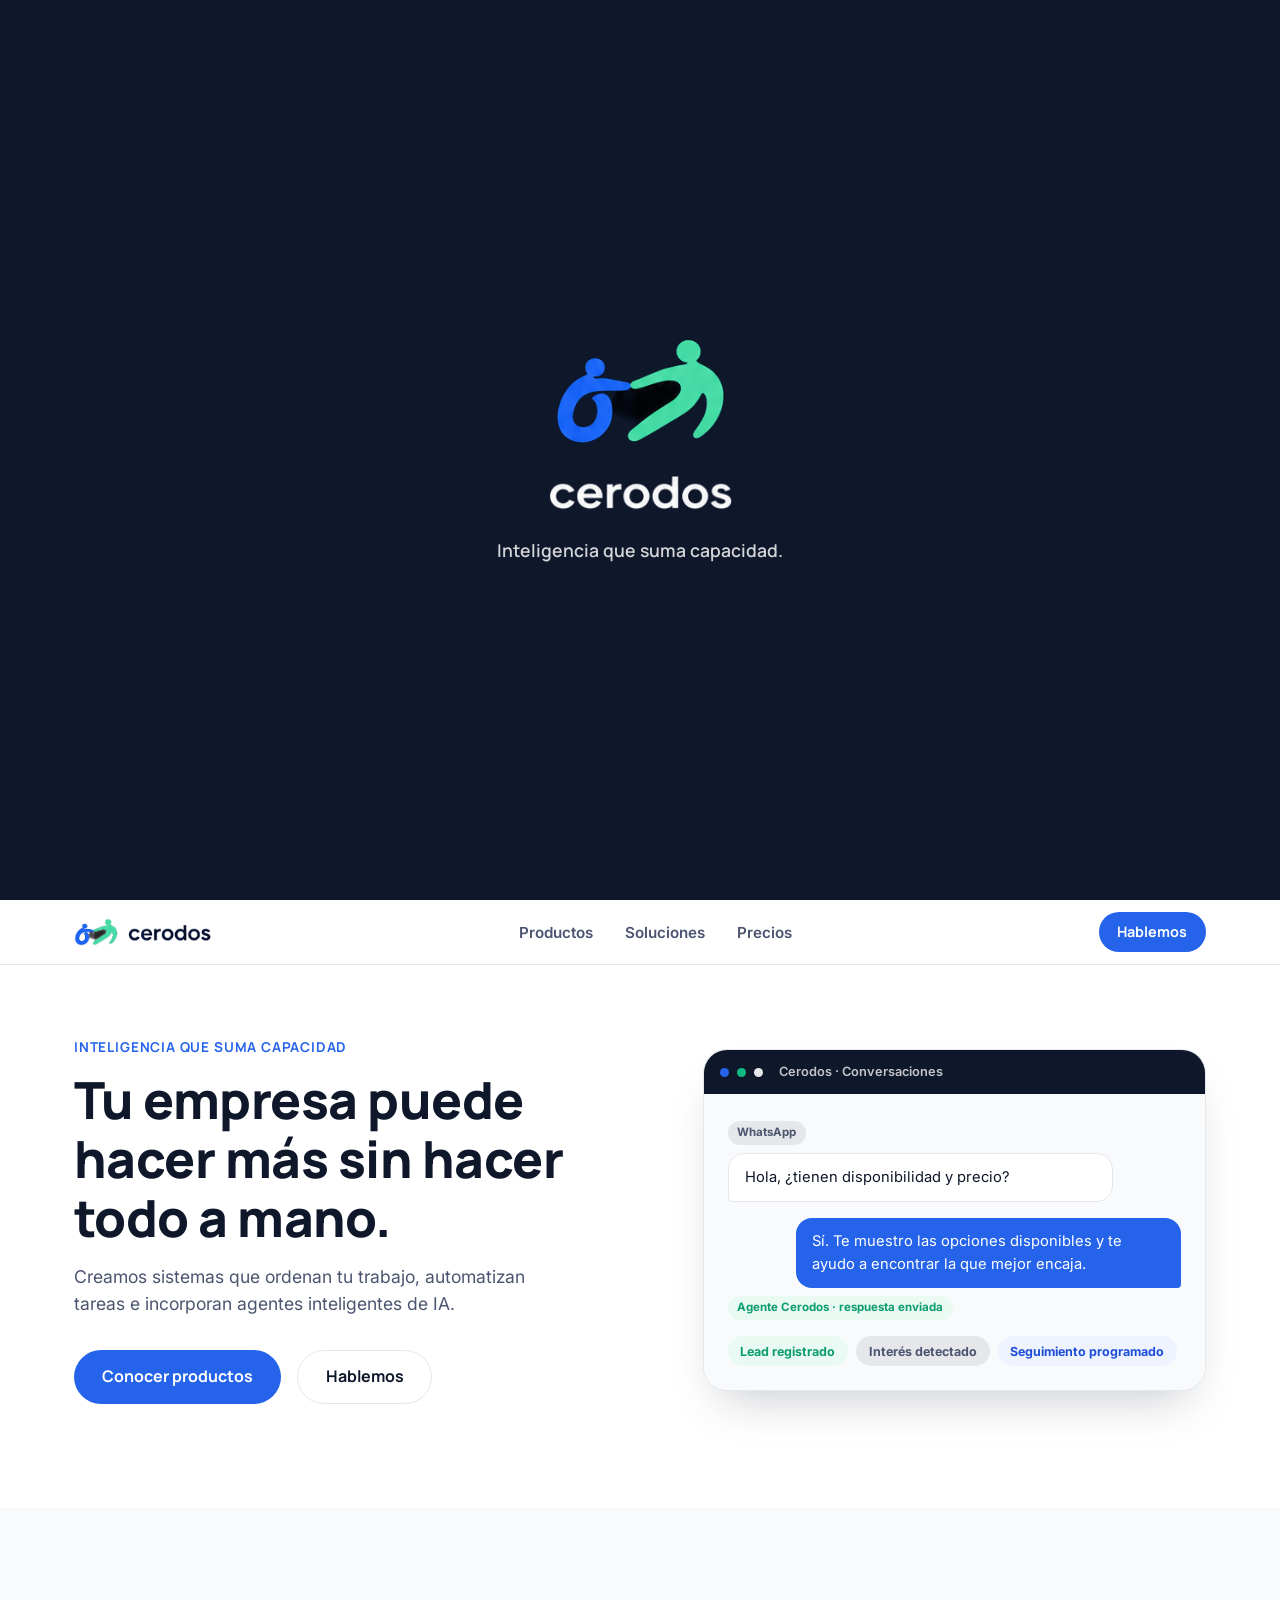
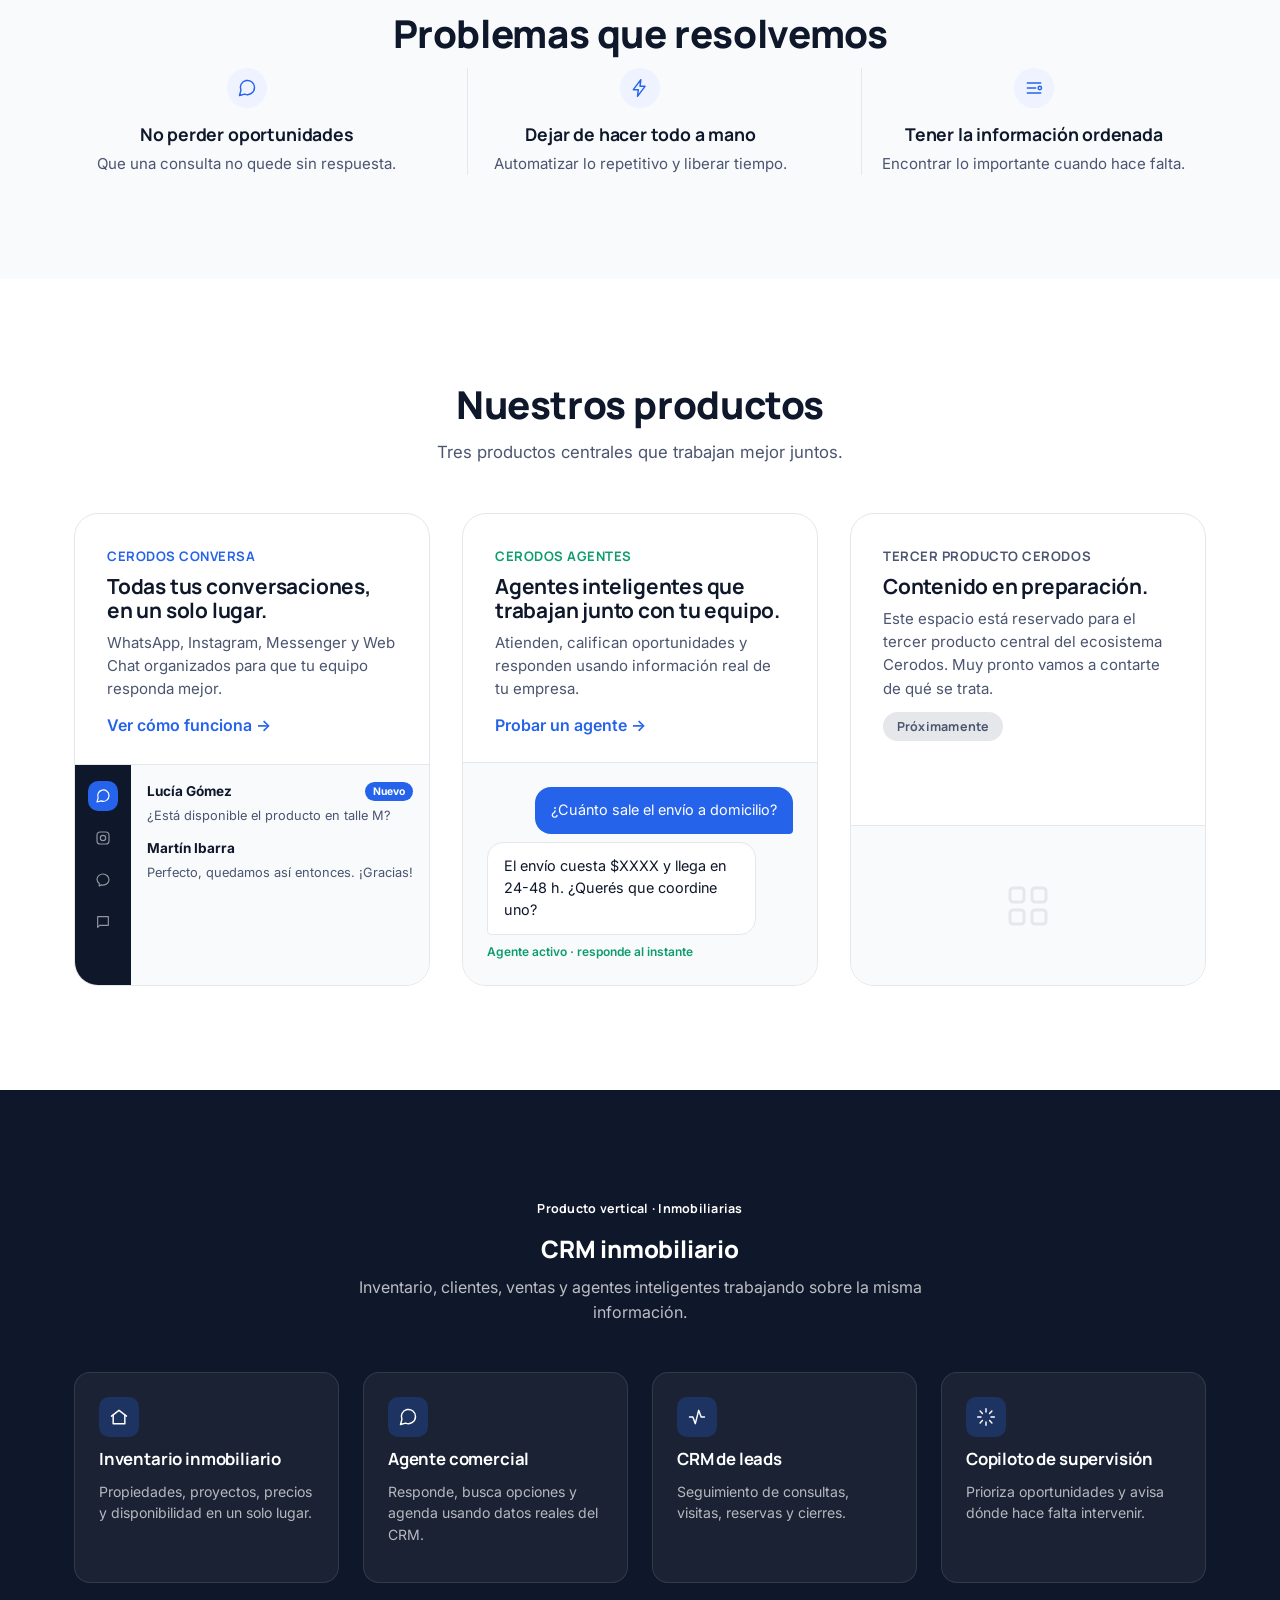
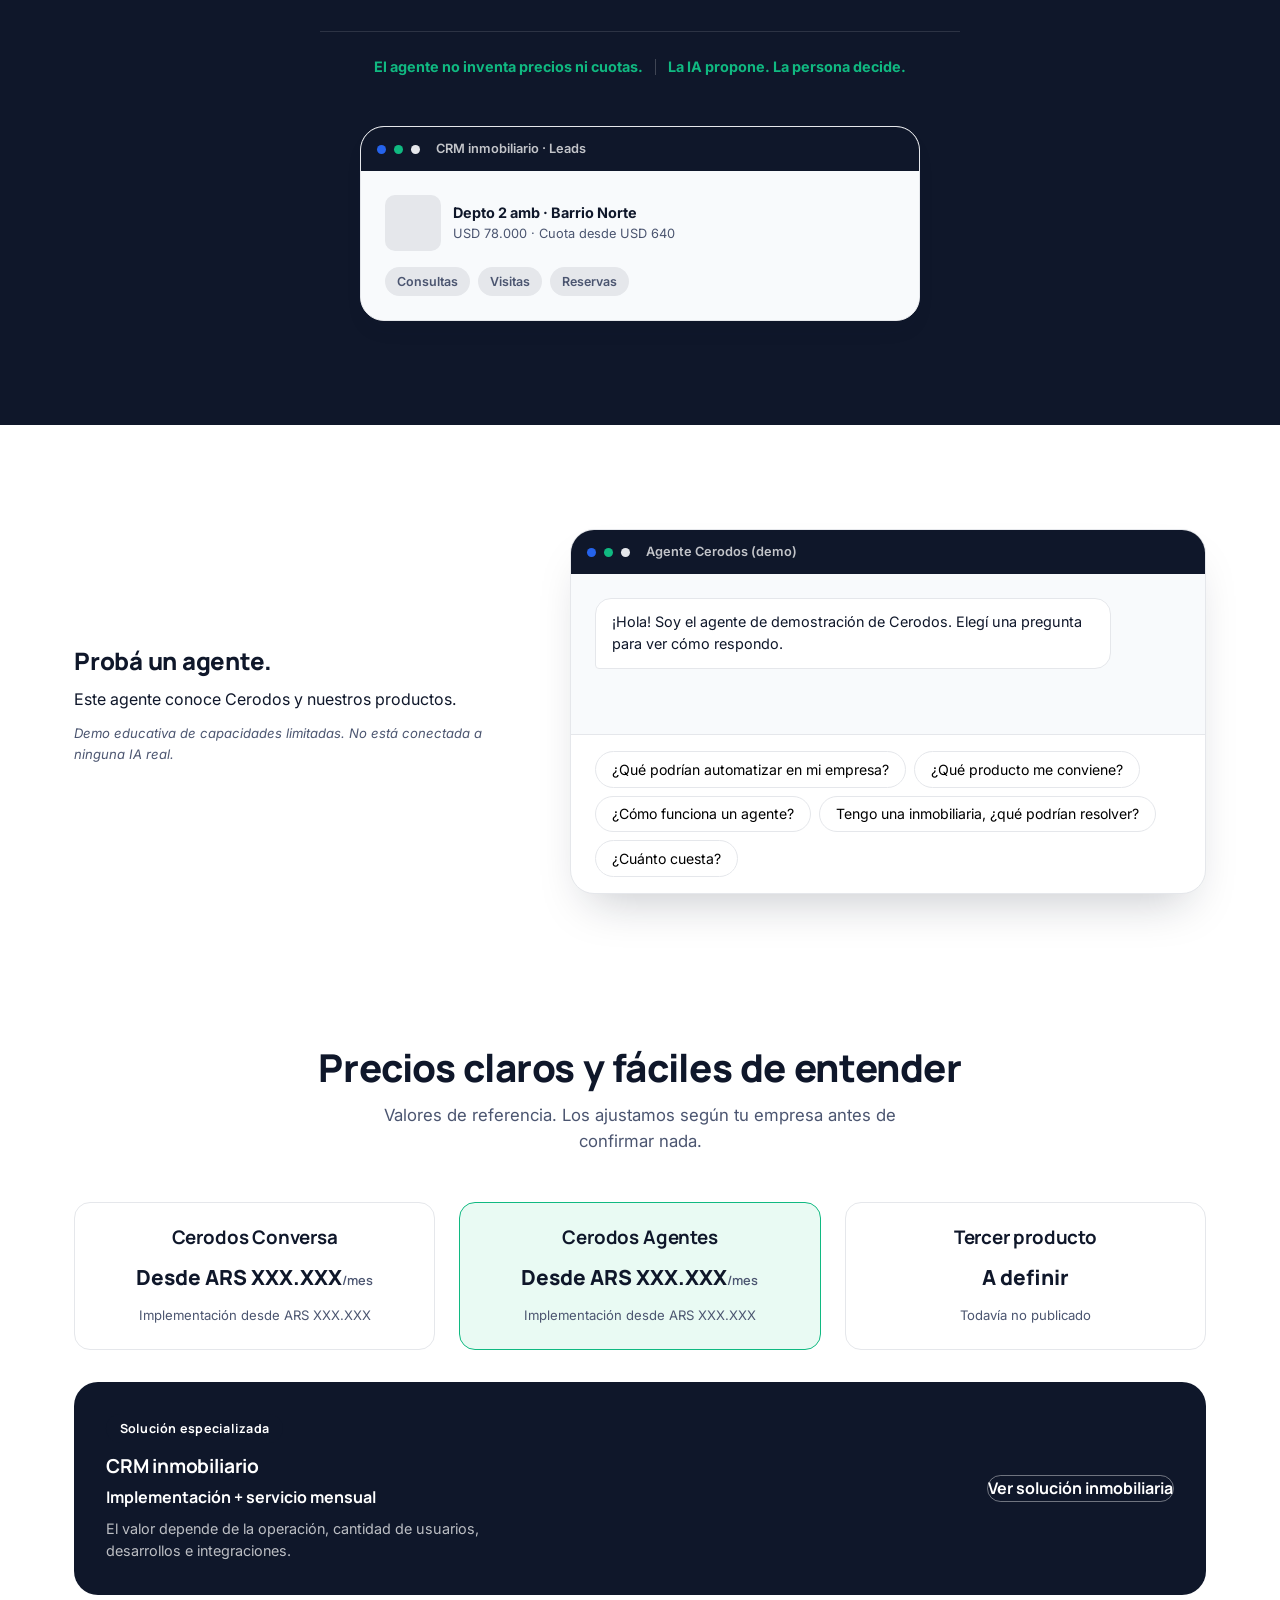
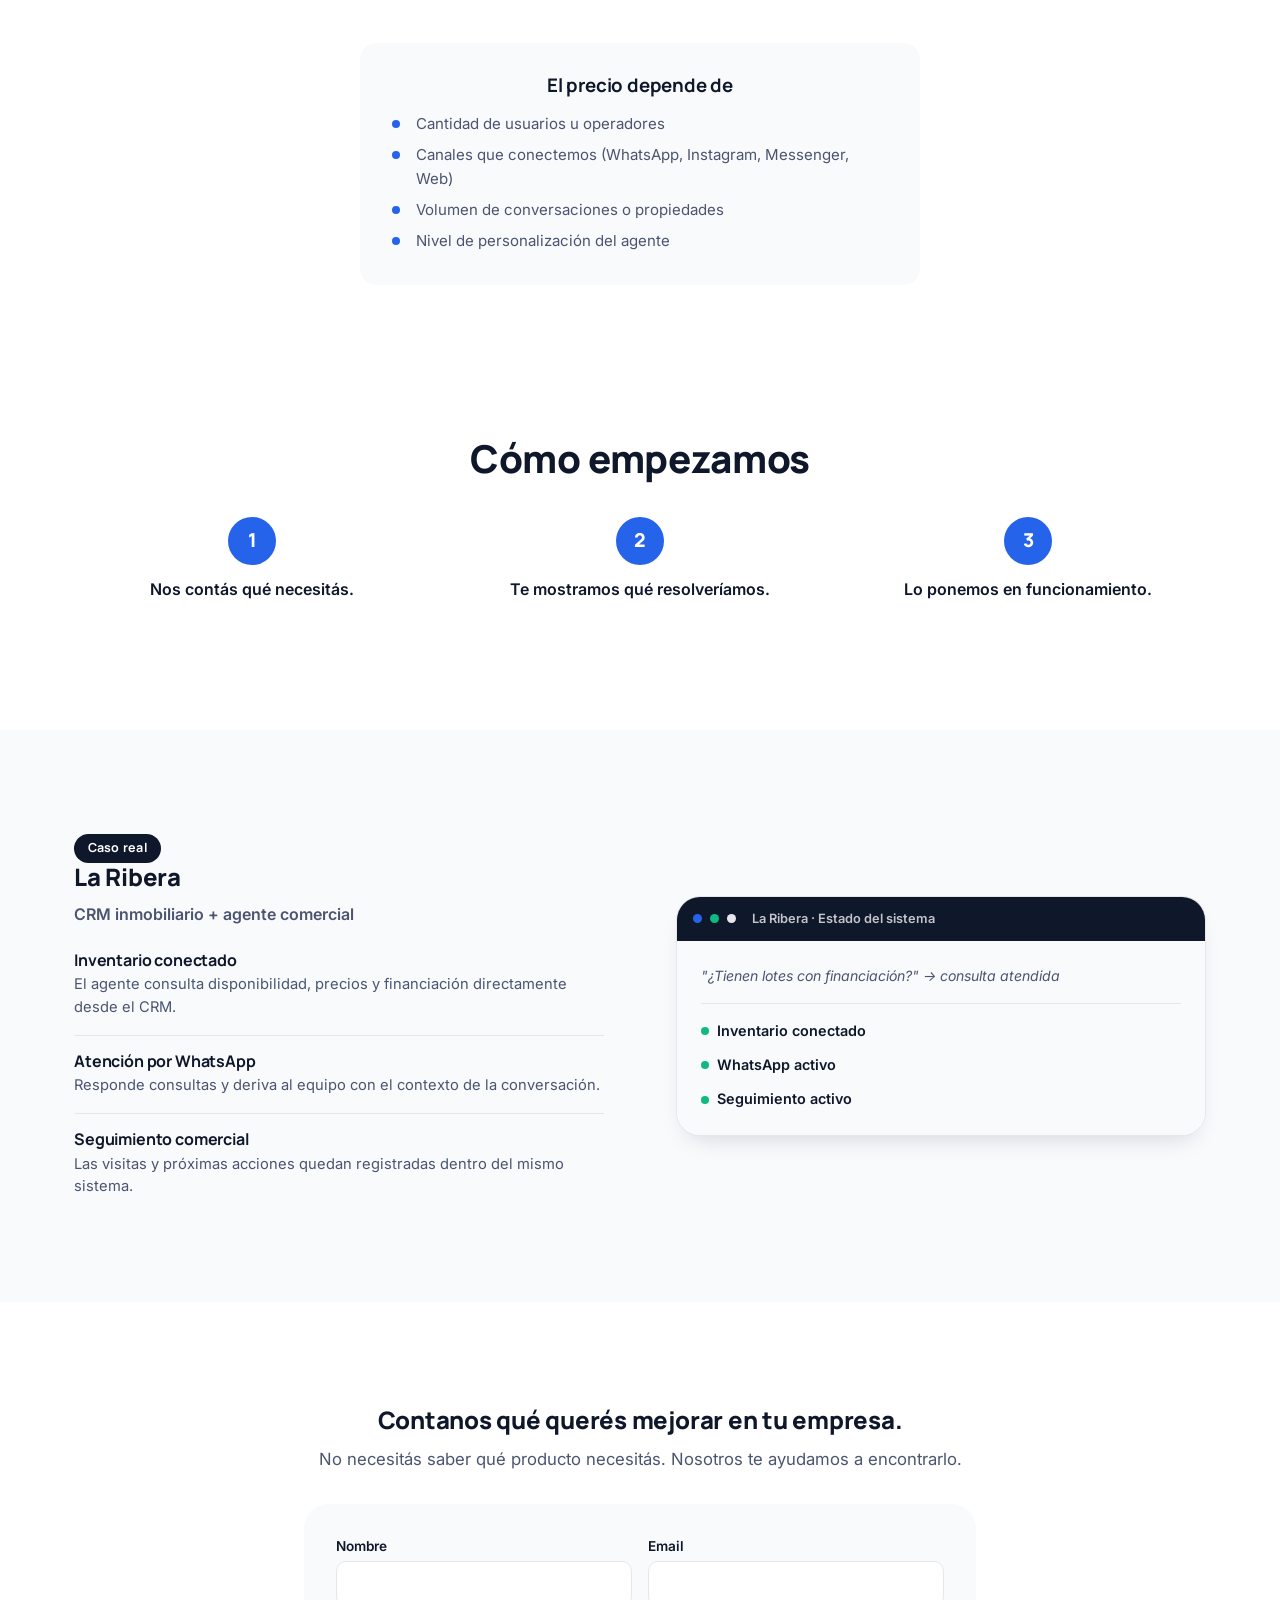
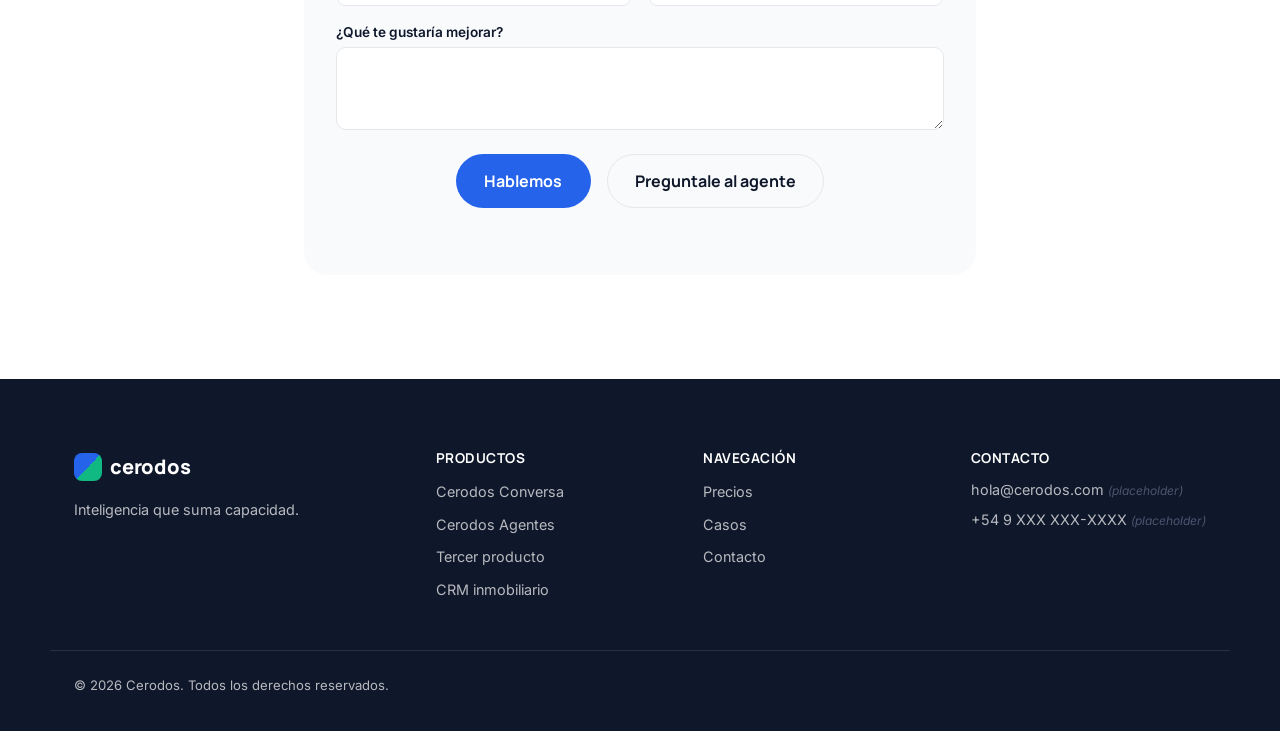
==== index.html @ 3c449cc2 "Add files via upload" ====
<!DOCTYPE html>
<html lang="es">
<head>
  <meta charset="UTF-8" />
  <meta name="viewport" content="width=device-width, initial-scale=1.0" />
  <title>Cerodos — Inteligencia que suma capacidad</title>
  <meta name="description" content="Sistemas que ordenan el trabajo de tu empresa, automatizan tareas e incorporan agentes inteligentes de IA. CRM conversacional, agentes de IA y CRM inmobiliario para pymes." />

  <!-- Tipografías de marca: Manrope (títulos) e Inter (texto/interfaz) -->
  <link rel="preconnect" href="https://fonts.googleapis.com" />
  <link rel="preconnect" href="https://fonts.gstatic.com" crossorigin />
  <link href="https://fonts.googleapis.com/css2?family=Manrope:wght@500;600;700;800&family=Inter:wght@400;500;600;700&display=swap" rel="stylesheet" />

  <!-- Favicon placeholder: ver assets/logo/README.txt para reemplazarlo por el isotipo real -->
  <link rel="icon" href="assets/logo/favicon.svg" type="image/svg+xml" />

  <link rel="stylesheet" href="styles.css" />
</head>
<body>
  <a class="skip-link" href="#main">Saltar al contenido principal</a>

  <!-- ============ PRUEBA: intro de marca (temporal) ============
       Sección aislada para probar una animación conceptual del logo real
       (recortado del manual de marca, sin redibujar). Para eliminar esta
       prueba alcanza con borrar este <section> completo, el bloque de CSS
       marcado como "PRUEBA: intro de marca" en styles.css, y la función
       initBrandIntro() (+ su llamada) en app.js. No depende de nada más
       ni afecta al resto de la página. -->
  <section class="brand-intro" id="intro" aria-label="Bienvenida Cerodos">
    <div class="brand-intro__inner">
      <img
        class="brand-intro__isotipo"
        src="assets/logo/manual-extract-isotipo.png"
        alt=""
        width="205"
        height="130"
      />
      <img
        class="brand-intro__wordmark"
        src="assets/logo/manual-extract-wordmark.png"
        alt="Cerodos"
        width="196"
        height="43"
      />
      <p class="brand-intro__claim">Inteligencia que suma capacidad.</p>
    </div>
  </section>

  <!-- ============ HEADER ============ -->
  <header class="site-header" id="top">
    <div class="container site-header__inner">
      <a class="brand" href="#top" aria-label="Cerodos — inicio">
        <img class="brand__isotipo" src="assets/logo/manual-extract-isotipo.png" alt="" width="205" height="130" />
        <img class="brand__wordmark" src="assets/logo/manual-extract-wordmark-dark.png" alt="" width="117" height="27" />
      </a>

      <nav class="main-nav" id="main-nav" aria-label="Navegación principal">
        <ul class="main-nav__list">
          <li><a href="#productos">Productos</a></li>
          <li><a href="#inmobiliaria">Soluciones</a></li>
          <li><a href="#precios">Precios</a></li>
        </ul>
      </nav>

      <div class="site-header__actions">
        <a class="btn btn--primary btn--sm" href="#contacto">Hablemos</a>
        <button
          class="nav-toggle"
          id="nav-toggle"
          type="button"
          aria-expanded="false"
          aria-controls="mobile-nav"
          aria-label="Abrir menú de navegación"
        >
          <span class="nav-toggle__bar"></span>
          <span class="nav-toggle__bar"></span>
          <span class="nav-toggle__bar"></span>
        </button>
      </div>
    </div>

    <!-- Menú móvil -->
    <div class="mobile-nav" id="mobile-nav" data-state="closed">
      <ul class="mobile-nav__list">
        <li><a href="#productos">Productos</a></li>
        <li><a href="#inmobiliaria">Soluciones</a></li>
        <li><a href="#precios">Precios</a></li>
        <li><a class="btn btn--primary" href="#contacto">Hablemos</a></li>
      </ul>
    </div>
  </header>

  <main id="main">
    <!-- ============ HERO ============ -->
    <section class="hero" aria-labelledby="hero-title">
      <div class="container hero__inner">
        <div class="hero__copy" data-reveal>
          <p class="eyebrow">Inteligencia que suma capacidad</p>
          <h1 id="hero-title">Tu empresa puede hacer más sin hacer todo a mano.</h1>
          <p class="hero__subtitle">
            Creamos sistemas que ordenan tu trabajo, automatizan tareas e incorporan
            agentes inteligentes de IA.
          </p>
          <div class="hero__actions">
            <a class="btn btn--primary btn--lg" href="#productos">Conocer productos</a>
            <a class="btn btn--ghost btn--lg" href="#contacto">Hablemos</a>
          </div>
        </div>

        <!-- Visualización de producto: flujo de una consulta real -->
        <div class="hero__visual" data-reveal data-reveal-delay="1">
          <div class="device-frame" role="img" aria-label="Simulación de una conversación: llega una consulta por WhatsApp, el agente responde con información de la empresa, y el sistema organiza el contacto con un seguimiento programado.">
            <div class="device-frame__bar">
              <span class="dot dot--blue"></span>
              <span class="dot dot--green"></span>
              <span class="dot dot--gray"></span>
              <span class="device-frame__title">Cerodos · Conversaciones</span>
            </div>
            <div class="flow" id="hero-flow">
              <div class="flow__step" data-step="1">
                <span class="flow__badge flow__badge--incoming">WhatsApp</span>
                <p class="flow__bubble flow__bubble--in">Hola, ¿tienen disponibilidad y precio?</p>
              </div>
              <div class="flow__step" data-step="2">
                <p class="flow__bubble flow__bubble--out">
                  Sí. Te muestro las opciones disponibles y te ayudo a encontrar la que mejor encaja.
                </p>
                <span class="flow__badge flow__badge--agent">Agente Cerodos · respuesta enviada</span>
              </div>
              <div class="flow__step flow__step--tags" data-step="3">
                <span class="flow__tag flow__tag--success">Lead registrado</span>
                <span class="flow__tag flow__tag--neutral">Interés detectado</span>
                <span class="flow__tag flow__tag--info">Seguimiento programado</span>
              </div>
            </div>
          </div>
        </div>
      </div>
    </section>

    <!-- ============ PROBLEMAS QUE RESOLVEMOS ============ -->
    <section class="problems" id="problemas" aria-labelledby="problems-title">
      <div class="container">
        <h2 id="problems-title" class="section-title" data-reveal>Problemas que resolvemos</h2>
        <div class="problem-list">
          <div class="problem-item" data-reveal>
            <span class="problem-item__icon" aria-hidden="true">
              <svg viewBox="0 0 24 24" fill="none" stroke="currentColor" stroke-width="1.75" stroke-linecap="round" stroke-linejoin="round"><path d="M21 11.5a8.5 8.5 0 0 1-11.8 7.8L3 21l1.7-6.2A8.5 8.5 0 1 1 21 11.5Z"/></svg>
            </span>
            <h3>No perder oportunidades</h3>
            <p>Que una consulta no quede sin respuesta.</p>
          </div>
          <div class="problem-item" data-reveal data-reveal-delay="1">
            <span class="problem-item__icon" aria-hidden="true">
              <svg viewBox="0 0 24 24" fill="none" stroke="currentColor" stroke-width="1.75" stroke-linecap="round" stroke-linejoin="round"><path d="M13 2 4 14h6l-1 8 9-12h-6l1-8Z"/></svg>
            </span>
            <h3>Dejar de hacer todo a mano</h3>
            <p>Automatizar lo repetitivo y liberar tiempo.</p>
          </div>
          <div class="problem-item" data-reveal data-reveal-delay="2">
            <span class="problem-item__icon" aria-hidden="true">
              <svg viewBox="0 0 24 24" fill="none" stroke="currentColor" stroke-width="1.75" stroke-linecap="round" stroke-linejoin="round"><path d="M4 6h16M4 12h10M4 18h16"/><circle cx="19" cy="12" r="2"/></svg>
            </span>
            <h3>Tener la información ordenada</h3>
            <p>Encontrar lo importante cuando hace falta.</p>
          </div>
        </div>
      </div>
    </section>

    <!-- ============ PRODUCTOS ============ -->
    <section class="products" id="productos" aria-labelledby="products-title">
      <div class="container">
        <h2 id="products-title" class="section-title" data-reveal>Nuestros productos</h2>
        <p class="section-subtitle" data-reveal>Tres productos centrales que trabajan mejor juntos.</p>

        <div class="products__grid">
          <!-- Cerodos Conversa -->
          <article class="product-card product-card--blue" data-reveal>
            <div class="product-card__body">
              <p class="product-card__eyebrow">Cerodos Conversa</p>
              <h3>Todas tus conversaciones, en un solo lugar.</h3>
              <p class="product-card__text">
                WhatsApp, Instagram, Messenger y Web Chat organizados para que tu
                equipo responda mejor.
              </p>
              <a class="text-link" href="#demo">Ver cómo funciona<span aria-hidden="true"> →</span></a>
            </div>
            <div class="product-card__visual" aria-hidden="true">
              <div class="mini-app">
                <div class="mini-app__sidebar">
                  <span class="mini-app__channel mini-app__channel--active">
                    <svg viewBox="0 0 24 24" fill="none" stroke="currentColor" stroke-width="1.75" stroke-linecap="round" stroke-linejoin="round"><path d="M21 11.5a8.5 8.5 0 0 1-11.8 7.8L3 21l1.7-6.2A8.5 8.5 0 1 1 21 11.5Z"/></svg>
                  </span>
                  <span class="mini-app__channel">
                    <svg viewBox="0 0 24 24" fill="none" stroke="currentColor" stroke-width="1.75" stroke-linecap="round" stroke-linejoin="round"><rect x="3" y="3" width="18" height="18" rx="5"/><circle cx="12" cy="12" r="4"/><circle cx="17.2" cy="6.8" r="0.6" fill="currentColor" stroke="none"/></svg>
                  </span>
                  <span class="mini-app__channel">
                    <svg viewBox="0 0 24 24" fill="none" stroke="currentColor" stroke-width="1.75" stroke-linecap="round" stroke-linejoin="round"><path d="M12 3C7 3 3 6.6 3 11c0 2.5 1.3 4.7 3.4 6.2V21l3.1-1.7c.8.2 1.6.3 2.5.3 5 0 9-3.6 9-8s-4-8.6-9-8.6Z"/></svg>
                  </span>
                  <span class="mini-app__channel">
                    <svg viewBox="0 0 24 24" fill="none" stroke="currentColor" stroke-width="1.75" stroke-linecap="round" stroke-linejoin="round"><path d="M4 4h16v13H7l-3 3V4Z"/></svg>
                  </span>
                </div>
                <div class="mini-app__main">
                  <div class="mini-app__row"><span class="mini-app__name">Lucía Gómez</span><span class="mini-app__tag">Nuevo</span></div>
                  <p class="mini-app__preview">¿Está disponible el producto en talle M?</p>
                  <div class="mini-app__row"><span class="mini-app__name">Martín Ibarra</span></div>
                  <p class="mini-app__preview">Perfecto, quedamos así entonces. ¡Gracias!</p>
                </div>
              </div>
            </div>
          </article>

          <!-- Cerodos Agentes -->
          <article class="product-card product-card--green" data-reveal data-reveal-delay="1">
            <div class="product-card__body">
              <p class="product-card__eyebrow">Cerodos Agentes</p>
              <h3>Agentes inteligentes que trabajan junto con tu equipo.</h3>
              <p class="product-card__text">
                Atienden, califican oportunidades y responden usando información
                real de tu empresa.
              </p>
              <a class="text-link" href="#demo">Probar un agente<span aria-hidden="true"> →</span></a>
            </div>
            <div class="product-card__visual" aria-hidden="true">
              <div class="mini-chat">
                <p class="mini-chat__bubble mini-chat__bubble--user">¿Cuánto sale el envío a domicilio?</p>
                <p class="mini-chat__bubble mini-chat__bubble--agent">El envío cuesta $XXXX y llega en 24-48 h. ¿Querés que coordine uno?</p>
                <span class="mini-chat__status">Agente activo · responde al instante</span>
              </div>
            </div>
          </article>

          <!-- Tercer producto (placeholder) -->
          <article class="product-card product-card--neutral" data-reveal data-reveal-delay="2">
            <div class="product-card__body">
              <p class="product-card__eyebrow">Tercer producto Cerodos</p>
              <h3>Contenido en preparación.</h3>
              <p class="product-card__text">
                Este espacio está reservado para el tercer producto central del ecosistema
                Cerodos. Muy pronto vamos a contarte de qué se trata.
              </p>
              <span class="badge badge--neutral">Próximamente</span>
            </div>
            <div class="product-card__visual product-card__visual--placeholder" aria-hidden="true">
              <svg viewBox="0 0 24 24" fill="none" stroke="currentColor" stroke-width="1.5" stroke-linecap="round" stroke-linejoin="round"><rect x="3" y="3" width="7" height="7" rx="1.5"/><rect x="14" y="3" width="7" height="7" rx="1.5"/><rect x="3" y="14" width="7" height="7" rx="1.5"/><rect x="14" y="14" width="7" height="7" rx="1.5"/></svg>
            </div>
          </article>
        </div>
      </div>
    </section>

    <!-- ============ CRM INMOBILIARIO (producto vertical) ============ -->
    <section class="real-estate" id="inmobiliaria" aria-labelledby="re-title">
      <div class="container">
        <div class="real-estate__intro" data-reveal>
          <span class="badge badge--vertical">Producto vertical · Inmobiliarias</span>
          <h2 id="re-title">CRM inmobiliario</h2>
          <p>
            Inventario, clientes, ventas y agentes inteligentes trabajando sobre la
            misma información.
          </p>
        </div>

        <div class="real-estate__grid">
          <article class="re-block" data-reveal>
            <span class="re-block__icon" aria-hidden="true">
              <svg viewBox="0 0 24 24" fill="none" stroke="currentColor" stroke-width="1.75" stroke-linecap="round" stroke-linejoin="round"><path d="M3 11 12 4l9 7"/><path d="M5 10v10h14V10"/></svg>
            </span>
            <h3>Inventario inmobiliario</h3>
            <p>Propiedades, proyectos, precios y disponibilidad en un solo lugar.</p>
          </article>
          <article class="re-block" data-reveal data-reveal-delay="1">
            <span class="re-block__icon" aria-hidden="true">
              <svg viewBox="0 0 24 24" fill="none" stroke="currentColor" stroke-width="1.75" stroke-linecap="round" stroke-linejoin="round"><path d="M21 11.5a8.5 8.5 0 0 1-11.8 7.8L3 21l1.7-6.2A8.5 8.5 0 1 1 21 11.5Z"/></svg>
            </span>
            <h3>Agente comercial</h3>
            <p>Responde, busca opciones y agenda usando datos reales del CRM.</p>
          </article>
          <article class="re-block" data-reveal data-reveal-delay="2">
            <span class="re-block__icon" aria-hidden="true">
              <svg viewBox="0 0 24 24" fill="none" stroke="currentColor" stroke-width="1.75" stroke-linecap="round" stroke-linejoin="round"><path d="M3 12h4l3 8 4-16 3 8h4"/></svg>
            </span>
            <h3>CRM de leads</h3>
            <p>Seguimiento de consultas, visitas, reservas y cierres.</p>
          </article>
          <article class="re-block" data-reveal data-reveal-delay="3">
            <span class="re-block__icon" aria-hidden="true">
              <svg viewBox="0 0 24 24" fill="none" stroke="currentColor" stroke-width="1.75" stroke-linecap="round" stroke-linejoin="round"><path d="M12 2v4M12 18v4M4.9 4.9l2.8 2.8M16.3 16.3l2.8 2.8M2 12h4M18 12h4M4.9 19.1l2.8-2.8M16.3 7.7l2.8-2.8"/></svg>
            </span>
            <h3>Copiloto de supervisión</h3>
            <p>Prioriza oportunidades y avisa dónde hace falta intervenir.</p>
          </article>
        </div>

        <div class="re-highlights" data-reveal>
          <span class="re-highlights__item">El agente no inventa precios ni cuotas.</span>
          <span class="re-highlights__divider" aria-hidden="true"></span>
          <span class="re-highlights__item">La IA propone. La persona decide.</span>
        </div>

        <div class="re-mock" data-reveal aria-hidden="true">
          <div class="device-frame device-frame--compact">
            <div class="device-frame__bar">
              <span class="dot dot--blue"></span><span class="dot dot--green"></span><span class="dot dot--gray"></span>
              <span class="device-frame__title">CRM inmobiliario · Leads</span>
            </div>
            <div class="re-mock__body">
              <div class="re-mock__property">
                <div class="re-mock__thumb"></div>
                <div>
                  <p class="re-mock__name">Depto 2 amb · Barrio Norte</p>
                  <p class="re-mock__price">USD 78.000 · Cuota desde USD 640</p>
                </div>
              </div>
              <div class="re-mock__funnel">
                <span class="re-mock__stage">Consultas</span>
                <span class="re-mock__stage">Visitas</span>
                <span class="re-mock__stage">Reservas</span>
              </div>
            </div>
          </div>
        </div>
      </div>
    </section>

    <!-- ============ DEMO DEL AGENTE ============ -->
    <section class="demo" id="demo" aria-labelledby="demo-title">
      <div class="container demo__inner">
        <div class="demo__intro" data-reveal>
          <h2 id="demo-title">Probá un agente.</h2>
          <p>Este agente conoce Cerodos y nuestros productos.</p>
          <p class="demo__disclaimer">Demo educativa de capacidades limitadas. No está conectada a ninguna IA real.</p>
        </div>

        <div class="demo__panel" data-reveal data-reveal-delay="1">
          <div class="device-frame">
            <div class="device-frame__bar">
              <span class="dot dot--blue"></span><span class="dot dot--green"></span><span class="dot dot--gray"></span>
              <span class="device-frame__title">Agente Cerodos (demo)</span>
            </div>
            <div class="agent-demo">
              <div class="agent-demo__messages" id="agent-messages" role="log" aria-live="polite" aria-label="Conversación con el agente de demostración">
                <p class="mini-chat__bubble mini-chat__bubble--agent">
                  ¡Hola! Soy el agente de demostración de Cerodos. Elegí una pregunta para ver cómo respondo.
                </p>
              </div>
              <div class="agent-demo__suggestions" id="agent-suggestions">
                <button class="chip" type="button" data-question="automatizar">¿Qué podrían automatizar en mi empresa?</button>
                <button class="chip" type="button" data-question="producto">¿Qué producto me conviene?</button>
                <button class="chip" type="button" data-question="agente">¿Cómo funciona un agente?</button>
                <button class="chip" type="button" data-question="inmobiliaria">Tengo una inmobiliaria, ¿qué podrían resolver?</button>
                <button class="chip" type="button" data-question="precio">¿Cuánto cuesta?</button>
              </div>
            </div>
          </div>
        </div>
      </div>
    </section>

    <!-- ============ PRECIOS ============ -->
    <section class="pricing" id="precios" aria-labelledby="pricing-title">
      <div class="container">
        <h2 id="pricing-title" class="section-title" data-reveal>Precios claros y fáciles de entender</h2>
        <p class="section-subtitle" data-reveal>Valores de referencia. Los ajustamos según tu empresa antes de confirmar nada.</p>

        <div class="pricing__grid">
          <article class="price-card" data-reveal>
            <h3>Cerodos Conversa</h3>
            <p class="price-card__amount">Desde ARS XXX.XXX<span>/mes</span></p>
            <p class="price-card__detail">Implementación desde ARS XXX.XXX</p>
          </article>
          <article class="price-card price-card--highlight" data-reveal data-reveal-delay="1">
            <h3>Cerodos Agentes</h3>
            <p class="price-card__amount">Desde ARS XXX.XXX<span>/mes</span></p>
            <p class="price-card__detail">Implementación desde ARS XXX.XXX</p>
          </article>
          <article class="price-card" data-reveal data-reveal-delay="2">
            <h3>Tercer producto</h3>
            <p class="price-card__amount">A definir</p>
            <p class="price-card__detail">Todavía no publicado</p>
          </article>
        </div>

        <div class="pricing__vertical" data-reveal>
          <div class="pricing__vertical-copy">
            <span class="badge badge--vertical">Solución especializada</span>
            <h3>CRM inmobiliario</h3>
            <p class="pricing__vertical-amount">Implementación + servicio mensual</p>
            <p class="pricing__vertical-detail">
              El valor depende de la operación, cantidad de usuarios, desarrollos e integraciones.
            </p>
          </div>
          <a class="btn btn--ghost btn--ghost-inverse" href="#inmobiliaria">Ver solución inmobiliaria</a>
        </div>

        <div class="pricing__factors" data-reveal>
          <h3>El precio depende de</h3>
          <ul>
            <li>Cantidad de usuarios u operadores</li>
            <li>Canales que conectemos (WhatsApp, Instagram, Messenger, Web)</li>
            <li>Volumen de conversaciones o propiedades</li>
            <li>Nivel de personalización del agente</li>
          </ul>
        </div>
      </div>
    </section>

    <!-- ============ CÓMO EMPEZAMOS ============ -->
    <section class="steps" id="como-empezamos" aria-labelledby="steps-title">
      <div class="container">
        <h2 id="steps-title" class="section-title" data-reveal>Cómo empezamos</h2>
        <ol class="steps__list">
          <li class="steps__item" data-reveal>
            <span class="steps__number">1</span>
            <p>Nos contás qué necesitás.</p>
          </li>
          <li class="steps__item" data-reveal data-reveal-delay="1">
            <span class="steps__number">2</span>
            <p>Te mostramos qué resolveríamos.</p>
          </li>
          <li class="steps__item" data-reveal data-reveal-delay="2">
            <span class="steps__number">3</span>
            <p>Lo ponemos en funcionamiento.</p>
          </li>
        </ol>
      </div>
    </section>

    <!-- ============ CASO REAL ============ -->
    <section class="case-study" id="caso-real" aria-labelledby="case-title">
      <div class="container case-study__inner">
        <div class="case-study__copy" data-reveal>
          <span class="badge badge--vertical">Caso real</span>
          <h2 id="case-title">La Ribera</h2>
          <p class="case-study__meta">CRM inmobiliario + agente comercial</p>
          <ul class="case-study__proof">
            <li>
              <h3>Inventario conectado</h3>
              <p>El agente consulta disponibilidad, precios y financiación directamente desde el CRM.</p>
            </li>
            <li>
              <h3>Atención por WhatsApp</h3>
              <p>Responde consultas y deriva al equipo con el contexto de la conversación.</p>
            </li>
            <li>
              <h3>Seguimiento comercial</h3>
              <p>Las visitas y próximas acciones quedan registradas dentro del mismo sistema.</p>
            </li>
          </ul>
        </div>
        <div class="case-study__visual" data-reveal data-reveal-delay="1" aria-hidden="true">
          <div class="device-frame device-frame--compact">
            <div class="device-frame__bar">
              <span class="dot dot--blue"></span><span class="dot dot--green"></span><span class="dot dot--gray"></span>
              <span class="device-frame__title">La Ribera · Estado del sistema</span>
            </div>
            <div class="case-mock">
              <p class="case-mock__message">"¿Tienen lotes con financiación?" <span aria-hidden="true">→</span> consulta atendida</p>
              <ul class="case-mock__status">
                <li><span class="case-mock__dot"></span>Inventario conectado</li>
                <li><span class="case-mock__dot"></span>WhatsApp activo</li>
                <li><span class="case-mock__dot"></span>Seguimiento activo</li>
              </ul>
            </div>
          </div>
        </div>
      </div>
    </section>

    <!-- ============ CTA FINAL ============ -->
    <section class="final-cta" id="contacto" aria-labelledby="final-cta-title">
      <div class="container final-cta__inner" data-reveal>
        <h2 id="final-cta-title">Contanos qué querés mejorar en tu empresa.</h2>
        <p>No necesitás saber qué producto necesitás. Nosotros te ayudamos a encontrarlo.</p>
        <form class="final-cta__form" id="contact-form" novalidate>
          <div class="field">
            <label for="contact-name">Nombre</label>
            <input id="contact-name" name="name" type="text" autocomplete="name" required />
          </div>
          <div class="field">
            <label for="contact-email">Email</label>
            <input id="contact-email" name="email" type="email" autocomplete="email" required />
          </div>
          <div class="field field--full">
            <label for="contact-message">¿Qué te gustaría mejorar?</label>
            <textarea id="contact-message" name="message" rows="3"></textarea>
          </div>
          <div class="final-cta__actions">
            <button class="btn btn--primary btn--lg" type="submit">Hablemos</button>
            <a class="btn btn--ghost btn--lg" href="#demo">Preguntale al agente</a>
          </div>
          <p class="form-note" id="form-note" role="status" aria-live="polite"></p>
        </form>
      </div>
    </section>
  </main>

  <!-- ============ FOOTER ============ -->
  <footer class="site-footer">
    <div class="container site-footer__inner">
      <div class="site-footer__brand">
        <a class="brand" href="#top" aria-label="Cerodos — inicio">
          <span class="brand__mark" aria-hidden="true"></span>
          <span class="brand__word">cerodos</span>
        </a>
        <p>Inteligencia que suma capacidad.</p>
      </div>

      <nav class="site-footer__nav" aria-label="Productos">
        <h3>Productos</h3>
        <ul>
          <li><a href="#productos">Cerodos Conversa</a></li>
          <li><a href="#productos">Cerodos Agentes</a></li>
          <li><a href="#productos">Tercer producto</a></li>
          <li><a href="#inmobiliaria">CRM inmobiliario</a></li>
        </ul>
      </nav>

      <nav class="site-footer__nav" aria-label="Navegación">
        <h3>Navegación</h3>
        <ul>
          <li><a href="#precios">Precios</a></li>
          <li><a href="#caso-real">Casos</a></li>
          <li><a href="#contacto">Contacto</a></li>
        </ul>
      </nav>

      <div class="site-footer__contact">
        <h3>Contacto</h3>
        <p>hola@cerodos.com <span class="placeholder-tag">(placeholder)</span></p>
        <p>+54 9 XXX XXX-XXXX <span class="placeholder-tag">(placeholder)</span></p>
      </div>
    </div>
    <div class="container site-footer__legal">
      <p>© <span id="year"></span> Cerodos. Todos los derechos reservados.</p>
    </div>
  </footer>

  <script src="app.js"></script>
</body>
</html>
---- styles.css ----
/* =====================================================================
   CERODOS — Frontend v1 (sin backend)
   Hoja de estilos única. Organizada en bloques:
   1. Variables y reset
   2. Utilidades y tipografía
   3. Componentes (botones, badges, chips, mockups de interfaz)
   4. Header y navegación
   5. Secciones (hero, problemas, productos, inmobiliaria, demo, precios,
      pasos, caso real, cta final)
   6. Footer
   7. Animaciones y accesibilidad (prefers-reduced-motion)
   ===================================================================== */

/* ---------- 1. Variables y reset ---------- */
:root {
  /* Colores de marca — extraídos del manual de marca (ver assets/logo/README.txt) */
  --color-blue: #2563eb;
  --color-blue-600: #1d4ed8;
  --color-blue-50: #eef3ff;
  --color-green: #10b981;
  --color-green-600: #0c9c6d;
  --color-green-50: #e9faf3;
  --color-graphite: #0f172a;
  --color-graphite-70: rgba(15, 23, 42, 0.7);
  --color-graphite-50: rgba(15, 23, 42, 0.5);
  --color-gray-light: #e5e7eb;
  --color-gray-50: #f8fafc;
  --color-white: #ffffff;

  --color-text: var(--color-graphite);
  --color-text-muted: #4b5570;
  --color-border: #e5e7eb;
  --color-bg: var(--color-white);
  --color-bg-alt: var(--color-gray-50);

  /* Tipografía */
  --font-heading: "Manrope", "Segoe UI", system-ui, sans-serif;
  --font-body: "Inter", "Segoe UI", system-ui, sans-serif;

  /* Espaciados */
  --space-1: 0.25rem;
  --space-2: 0.5rem;
  --space-3: 0.75rem;
  --space-4: 1rem;
  --space-5: 1.5rem;
  --space-6: 2rem;
  --space-7: 3rem;
  --space-8: 4.5rem;
  --space-9: 6.5rem;

  /* Radios y sombras */
  --radius-sm: 10px;
  --radius-md: 16px;
  --radius-lg: 24px;
  --radius-full: 999px;
  --shadow-sm: 0 1px 2px rgba(15, 23, 42, 0.06), 0 1px 1px rgba(15, 23, 42, 0.04);
  --shadow-md: 0 12px 24px -12px rgba(15, 23, 42, 0.18);
  --shadow-lg: 0 24px 48px -20px rgba(15, 23, 42, 0.25);

  /* Layout */
  --container-max: 1180px;

  /* Transiciones */
  --transition-fast: 150ms ease;
  --transition-base: 240ms cubic-bezier(0.22, 1, 0.36, 1);
  --transition-slow: 420ms cubic-bezier(0.22, 1, 0.36, 1);
}

*,
*::before,
*::after {
  box-sizing: border-box;
}

html {
  scroll-behavior: smooth;
  -webkit-text-size-adjust: 100%;
}

body {
  margin: 0;
  font-family: var(--font-body);
  color: var(--color-text);
  background: var(--color-bg);
  line-height: 1.55;
  overflow-x: hidden;
}

img,
svg {
  max-width: 100%;
  display: block;
}

h1,
h2,
h3,
h4 {
  font-family: var(--font-heading);
  font-weight: 800;
  line-height: 1.15;
  margin: 0 0 var(--space-3);
  color: var(--color-graphite);
  letter-spacing: -0.01em;
}

h3 {
  font-weight: 700;
}

p {
  margin: 0 0 var(--space-3);
}

a {
  color: inherit;
}

ul,
ol {
  margin: 0;
  padding: 0;
  list-style: none;
}

button {
  font-family: inherit;
}

/* Foco visible y consistente en toda la web */
a:focus-visible,
button:focus-visible,
input:focus-visible,
textarea:focus-visible {
  outline: 2px solid var(--color-blue);
  outline-offset: 3px;
  border-radius: var(--radius-sm);
}

.skip-link {
  position: absolute;
  left: var(--space-3);
  top: -100px;
  background: var(--color-graphite);
  color: var(--color-white);
  padding: var(--space-3) var(--space-4);
  border-radius: var(--radius-sm);
  z-index: 200;
  transition: top var(--transition-base);
}

.skip-link:focus {
  top: var(--space-3);
}

/* ---------- 2. Utilidades y tipografía ---------- */
.container {
  max-width: var(--container-max);
  margin-inline: auto;
  padding-inline: var(--space-5);
}

.eyebrow {
  font-family: var(--font-heading);
  font-weight: 700;
  font-size: 0.85rem;
  letter-spacing: 0.06em;
  text-transform: uppercase;
  color: var(--color-blue);
  margin: 0 0 var(--space-3);
}

.section-title {
  font-size: clamp(1.6rem, 1.2rem + 1.6vw, 2.4rem);
  text-align: center;
  max-width: 40ch;
  margin-inline: auto;
  margin-bottom: var(--space-3);
}

.section-subtitle {
  text-align: center;
  max-width: 52ch;
  margin: 0 auto var(--space-7);
  color: var(--color-text-muted);
  font-size: 1.05rem;
}

.text-link {
  display: inline-flex;
  align-items: center;
  gap: var(--space-1);
  font-weight: 600;
  color: var(--color-blue);
  text-decoration: none;
  border-bottom: 1px solid transparent;
  transition: border-color var(--transition-fast), gap var(--transition-fast);
}

.text-link:hover,
.text-link:focus-visible {
  border-color: currentColor;
  gap: var(--space-2);
}

.placeholder-tag {
  font-size: 0.75rem;
  color: var(--color-text-muted);
  font-style: italic;
}

section {
  padding-block: var(--space-9);
}

/* ---------- 3. Componentes ---------- */

/* Botones */
.btn {
  display: inline-flex;
  align-items: center;
  justify-content: center;
  gap: var(--space-2);
  font-family: var(--font-heading);
  font-weight: 700;
  text-decoration: none;
  border-radius: var(--radius-full);
  border: 1.5px solid transparent;
  cursor: pointer;
  transition: transform var(--transition-fast), box-shadow var(--transition-fast),
    background-color var(--transition-fast), border-color var(--transition-fast);
  white-space: nowrap;
}

.btn--sm {
  padding: 0.5rem 1.1rem;
  font-size: 0.9rem;
}

.btn--lg {
  padding: 0.85rem 1.7rem;
  font-size: 1rem;
}

.btn--primary {
  background: var(--color-blue);
  color: var(--color-white);
}

.btn--primary:hover,
.btn--primary:focus-visible {
  background: var(--color-blue-600);
  transform: translateY(-1px);
  box-shadow: var(--shadow-md);
}

.btn--ghost {
  background: transparent;
  color: var(--color-graphite);
  border-color: var(--color-gray-light);
}

.btn--ghost:hover,
.btn--ghost:focus-visible {
  border-color: var(--color-graphite);
  transform: translateY(-1px);
}

.btn:active {
  transform: translateY(0);
}

/* Badges y chips */
.badge {
  display: inline-block;
  font-family: var(--font-heading);
  font-weight: 700;
  font-size: 0.78rem;
  padding: 0.3rem 0.85rem;
  border-radius: var(--radius-full);
  letter-spacing: 0.02em;
}

.badge--neutral {
  background: var(--color-gray-light);
  color: var(--color-text-muted);
}

.badge--vertical {
  background: var(--color-graphite);
  color: var(--color-white);
}

.chip {
  font-family: var(--font-body);
  font-size: 0.88rem;
  padding: 0.55rem 1rem;
  border-radius: var(--radius-full);
  border: 1.5px solid var(--color-gray-light);
  background: var(--color-white);
  cursor: pointer;
  transition: border-color var(--transition-fast), background-color var(--transition-fast),
    transform var(--transition-fast);
}

.chip:hover,
.chip:focus-visible {
  border-color: var(--color-blue);
  background: var(--color-blue-50);
  transform: translateY(-1px);
}

.chip[disabled] {
  opacity: 0.5;
  cursor: not-allowed;
  transform: none;
}

/* Mockup de interfaz genérico ("device frame") */
.device-frame {
  background: var(--color-white);
  border: 1px solid var(--color-border);
  border-radius: var(--radius-lg);
  box-shadow: var(--shadow-lg);
  overflow: hidden;
}

.device-frame--compact {
  box-shadow: var(--shadow-md);
}

.device-frame__bar {
  display: flex;
  align-items: center;
  gap: var(--space-2);
  padding: var(--space-3) var(--space-4);
  background: var(--color-graphite);
}

.dot {
  width: 9px;
  height: 9px;
  border-radius: 50%;
  display: inline-block;
}

.dot--blue {
  background: var(--color-blue);
}

.dot--green {
  background: var(--color-green);
}

.dot--gray {
  background: var(--color-gray-light);
}

.device-frame__title {
  margin-left: var(--space-2);
  color: rgba(255, 255, 255, 0.75);
  font-size: 0.8rem;
  font-weight: 600;
}

/* Flujo animado del hero */
.flow {
  padding: var(--space-5);
  display: flex;
  flex-direction: column;
  gap: var(--space-4);
  background: var(--color-bg-alt);
}

.flow__step {
  opacity: 0;
  transform: translateY(10px);
  transition: opacity var(--transition-slow), transform var(--transition-slow);
}

.flow__step.is-active {
  opacity: 1;
  transform: translateY(0);
}

.flow__badge {
  display: inline-block;
  font-size: 0.72rem;
  font-weight: 700;
  padding: 0.2rem 0.6rem;
  border-radius: var(--radius-full);
  margin-bottom: var(--space-2);
}

.flow__badge--incoming {
  background: var(--color-gray-light);
  color: var(--color-text-muted);
}

.flow__badge--agent {
  background: var(--color-green-50);
  color: var(--color-green-600);
  display: block;
  margin-top: var(--space-2);
  margin-bottom: 0;
  width: fit-content;
}

.flow__bubble {
  margin: 0;
  padding: var(--space-3) var(--space-4);
  border-radius: var(--radius-md);
  max-width: 85%;
  font-size: 0.92rem;
}

.flow__bubble--in {
  background: var(--color-white);
  border: 1px solid var(--color-border);
  border-bottom-left-radius: var(--space-1);
}

.flow__bubble--out {
  background: var(--color-blue);
  color: var(--color-white);
  margin-left: auto;
  border-bottom-right-radius: var(--space-1);
}

.flow__step--tags {
  display: flex;
  flex-wrap: wrap;
  gap: var(--space-2);
}

.flow__tag {
  font-size: 0.78rem;
  font-weight: 700;
  padding: 0.35rem 0.8rem;
  border-radius: var(--radius-full);
}

.flow__tag--success {
  background: var(--color-green-50);
  color: var(--color-green-600);
}

.flow__tag--info {
  background: var(--color-blue-50);
  color: var(--color-blue-600);
}

.flow__tag--neutral {
  background: var(--color-gray-light);
  color: var(--color-text-muted);
}

/* Mini chat (usado en tarjetas de producto, demo y caso real) */
.mini-chat {
  padding: var(--space-5);
  background: var(--color-bg-alt);
  display: flex;
  flex-direction: column;
  gap: var(--space-2);
}

.mini-chat__bubble {
  max-width: 88%;
  padding: var(--space-3) var(--space-4);
  border-radius: var(--radius-md);
  font-size: 0.9rem;
  margin: 0;
}

.mini-chat__bubble--user {
  align-self: flex-end;
  background: var(--color-blue);
  color: var(--color-white);
  border-bottom-right-radius: var(--space-1);
}

.mini-chat__bubble--agent {
  align-self: flex-start;
  background: var(--color-white);
  border: 1px solid var(--color-border);
  border-bottom-left-radius: var(--space-1);
}

.mini-chat__status {
  font-size: 0.75rem;
  color: var(--color-green-600);
  font-weight: 600;
}

/* Mini app (mockup de inbox para Conversa) */
.mini-app {
  display: grid;
  grid-template-columns: 56px 1fr;
  background: var(--color-bg-alt);
  min-height: 220px;
}

.mini-app__sidebar {
  background: var(--color-graphite);
  display: flex;
  flex-direction: column;
  align-items: center;
  gap: var(--space-3);
  padding: var(--space-4) 0;
}

.mini-app__channel {
  width: 30px;
  height: 30px;
  display: flex;
  align-items: center;
  justify-content: center;
  border-radius: var(--radius-sm);
  color: rgba(255, 255, 255, 0.55);
}

.mini-app__channel svg {
  width: 16px;
  height: 16px;
}

.mini-app__channel--active {
  background: var(--color-blue);
  color: var(--color-white);
}

.mini-app__main {
  padding: var(--space-4);
}

.mini-app__row {
  display: flex;
  justify-content: space-between;
  align-items: center;
  margin-top: var(--space-3);
}

.mini-app__row:first-child {
  margin-top: 0;
}

.mini-app__name {
  font-weight: 700;
  font-size: 0.85rem;
}

.mini-app__tag {
  background: var(--color-blue);
  color: var(--color-white);
  font-size: 0.65rem;
  font-weight: 700;
  padding: 0.1rem 0.5rem;
  border-radius: var(--radius-full);
}

.mini-app__preview {
  font-size: 0.8rem;
  color: var(--color-text-muted);
  margin: var(--space-1) 0 0;
}

/* ---------- 4. Header y navegación ---------- */
.site-header {
  position: sticky;
  top: 0;
  z-index: 100;
  background: rgba(255, 255, 255, 0.85);
  backdrop-filter: saturate(180%) blur(10px);
  border-bottom: 1px solid var(--color-border);
}

.site-header__inner {
  display: flex;
  align-items: center;
  justify-content: space-between;
  gap: var(--space-4);
  padding-block: var(--space-3);
}

.brand {
  display: inline-flex;
  align-items: center;
  gap: var(--space-2);
  text-decoration: none;
  color: var(--color-graphite);
}

/* Placeholder de marca: reemplazar por el isotipo real cuando esté disponible
   (ver assets/logo/README.txt). No se reinterpreta el logo real. */
.brand__mark {
  width: 28px;
  height: 28px;
  border-radius: 8px;
  background: linear-gradient(135deg, var(--color-blue) 50%, var(--color-green) 50%);
  flex-shrink: 0;
}

.brand__word {
  font-family: var(--font-heading);
  font-weight: 800;
  font-size: 1.25rem;
  letter-spacing: -0.01em;
}

/* Logo real (header): isotipo + wordmark recortados del manual de marca,
   sin redibujar ni recolorear (ver assets/logo/README.txt). El footer
   sigue usando el placeholder .brand__mark/.brand__word de arriba — no
   se tocó, queda pendiente de un reemplazo aparte. width:auto en ambos
   preserva la proporción original de cada recorte a partir de sus
   atributos width/height nativos: no hay deformación en ningún tamaño. */
.brand__isotipo {
  height: 28px;
  width: auto;
}

.brand__wordmark {
  height: 20px;
  width: auto;
}

@media (max-width: 640px) {
  .brand__isotipo {
    height: 24px;
  }

  .brand__wordmark {
    height: 17px;
  }
}

.main-nav__list {
  display: flex;
  gap: var(--space-6);
}

.main-nav__list a {
  text-decoration: none;
  font-weight: 600;
  font-size: 0.95rem;
  color: var(--color-text-muted);
  transition: color var(--transition-fast);
}

.main-nav__list a:hover,
.main-nav__list a:focus-visible {
  color: var(--color-graphite);
}

.site-header__actions {
  display: flex;
  align-items: center;
  gap: var(--space-4);
}

.nav-toggle {
  display: none;
  flex-direction: column;
  justify-content: center;
  gap: 4px;
  width: 40px;
  height: 40px;
  border: 1px solid var(--color-border);
  border-radius: var(--radius-sm);
  background: var(--color-white);
  cursor: pointer;
}

.nav-toggle__bar {
  width: 18px;
  height: 2px;
  margin-inline: auto;
  background: var(--color-graphite);
  transition: transform var(--transition-fast), opacity var(--transition-fast);
}

.nav-toggle[aria-expanded="true"] .nav-toggle__bar:nth-child(1) {
  transform: translateY(6px) rotate(45deg);
}

.nav-toggle[aria-expanded="true"] .nav-toggle__bar:nth-child(2) {
  opacity: 0;
}

.nav-toggle[aria-expanded="true"] .nav-toggle__bar:nth-child(3) {
  transform: translateY(-6px) rotate(-45deg);
}

.mobile-nav {
  display: none;
  border-top: 1px solid var(--color-border);
  background: var(--color-white);
  overflow: hidden;
  max-height: 0;
  transition: max-height var(--transition-base);
}

.mobile-nav[data-state="open"] {
  max-height: 400px;
}

.mobile-nav__list {
  display: flex;
  flex-direction: column;
  padding: var(--space-4) var(--space-5);
  gap: var(--space-4);
}

.mobile-nav__list a {
  text-decoration: none;
  font-weight: 600;
  color: var(--color-graphite);
}

.mobile-nav__list .btn {
  width: fit-content;
}

/* ---------- 5. Secciones ---------- */

/* Hero */
.hero {
  padding-top: var(--space-8);
}

.hero__inner {
  display: grid;
  grid-template-columns: 1.05fr 0.95fr;
  gap: var(--space-8);
  align-items: center;
}

.hero h1 {
  font-size: clamp(2rem, 1.4rem + 2.6vw, 3.2rem);
  margin-bottom: var(--space-4);
}

.hero__subtitle {
  font-size: 1.1rem;
  color: var(--color-text-muted);
  max-width: 46ch;
}

.hero__actions {
  display: flex;
  flex-wrap: wrap;
  gap: var(--space-4);
  margin-top: var(--space-6);
}

/* Problemas */
.problems {
  background: var(--color-bg-alt);
}

.problem-list {
  display: grid;
  grid-template-columns: repeat(3, 1fr);
  gap: var(--space-7);
}

.problem-item {
  text-align: center;
  padding-inline: var(--space-4);
}

.problem-item + .problem-item {
  border-left: 1px solid var(--color-border);
}

.problem-item__icon {
  display: inline-flex;
  align-items: center;
  justify-content: center;
  width: 40px;
  height: 40px;
  border-radius: 50%;
  background: var(--color-blue-50);
  color: var(--color-blue);
  margin-bottom: var(--space-4);
}

.problem-item__icon svg {
  width: 20px;
  height: 20px;
}

.problem-item h3 {
  font-size: 1.1rem;
  margin-bottom: var(--space-2);
}

.problem-item p {
  color: var(--color-text-muted);
  font-size: 0.94rem;
  margin: 0;
}

/* Productos */
.products__grid {
  display: grid;
  grid-template-columns: repeat(3, 1fr);
  gap: var(--space-6);
}

.product-card {
  border-radius: var(--radius-lg);
  overflow: hidden;
  display: flex;
  flex-direction: column;
  border: 1px solid var(--color-border);
  background: var(--color-white);
  transition: transform var(--transition-base), box-shadow var(--transition-base);
}

.product-card:hover {
  transform: translateY(-6px);
  box-shadow: var(--shadow-lg);
}

.product-card__body {
  padding: var(--space-6) var(--space-6) var(--space-5);
}

.product-card__eyebrow {
  font-family: var(--font-heading);
  font-weight: 700;
  font-size: 0.82rem;
  text-transform: uppercase;
  letter-spacing: 0.04em;
  margin-bottom: var(--space-2);
}

.product-card--blue .product-card__eyebrow {
  color: var(--color-blue);
}

.product-card--green .product-card__eyebrow {
  color: var(--color-green-600);
}

.product-card--neutral .product-card__eyebrow {
  color: var(--color-text-muted);
}

.product-card h3 {
  font-size: 1.3rem;
  margin-bottom: var(--space-2);
}

.product-card__text {
  color: var(--color-text-muted);
  font-size: 0.94rem;
}

.product-card__visual {
  margin-top: auto;
  border-top: 1px solid var(--color-border);
}

.product-card__visual--placeholder {
  min-height: 160px;
  display: flex;
  align-items: center;
  justify-content: center;
  color: var(--color-gray-light);
  background: var(--color-bg-alt);
}

.product-card__visual--placeholder svg {
  width: 48px;
  height: 48px;
}

/* CRM inmobiliario */
.real-estate {
  background: var(--color-graphite);
  color: var(--color-white);
}

.real-estate__intro {
  max-width: 62ch;
  margin: 0 auto var(--space-7);
  text-align: center;
}

.real-estate__intro h2 {
  color: var(--color-white);
  margin-top: var(--space-3);
}

.real-estate__intro p {
  color: rgba(255, 255, 255, 0.72);
}

.real-estate__grid {
  display: grid;
  grid-template-columns: repeat(4, 1fr);
  gap: var(--space-5);
  margin-bottom: var(--space-7);
}

.re-block {
  background: rgba(255, 255, 255, 0.05);
  border: 1px solid rgba(255, 255, 255, 0.1);
  border-radius: var(--radius-md);
  padding: var(--space-5);
  transition: transform var(--transition-base), background-color var(--transition-base);
}

.re-block:hover {
  transform: translateY(-4px);
  background: rgba(255, 255, 255, 0.08);
}

.re-block__icon {
  display: inline-flex;
  align-items: center;
  justify-content: center;
  width: 40px;
  height: 40px;
  border-radius: var(--radius-sm);
  background: rgba(37, 99, 235, 0.25);
  color: var(--color-white);
  margin-bottom: var(--space-3);
}

.re-block__icon svg {
  width: 20px;
  height: 20px;
}

.re-block h3 {
  color: var(--color-white);
  font-size: 1.05rem;
}

.re-block p {
  color: rgba(255, 255, 255, 0.68);
  font-size: 0.88rem;
}

.re-highlights {
  display: flex;
  align-items: center;
  justify-content: center;
  flex-wrap: wrap;
  gap: var(--space-3);
  max-width: 640px;
  margin: 0 auto var(--space-7);
  padding-top: var(--space-5);
  border-top: 1px solid rgba(255, 255, 255, 0.12);
  text-align: center;
}

.re-highlights__item {
  font-weight: 700;
  font-size: 0.9rem;
  color: var(--color-green);
}

.re-highlights__divider {
  width: 1px;
  height: 1em;
  background: rgba(255, 255, 255, 0.2);
}

.re-mock {
  max-width: 560px;
  margin-inline: auto;
}

.re-mock__body {
  padding: var(--space-5);
  background: var(--color-bg-alt);
}

.re-mock__property {
  display: flex;
  gap: var(--space-3);
  align-items: center;
  margin-bottom: var(--space-4);
}

.re-mock__thumb {
  width: 56px;
  height: 56px;
  border-radius: var(--radius-sm);
  background: var(--color-gray-light);
  flex-shrink: 0;
}

.re-mock__name {
  font-weight: 700;
  font-size: 0.9rem;
  margin: 0;
  color: var(--color-graphite);
}

.re-mock__price {
  font-size: 0.8rem;
  color: var(--color-text-muted);
  margin: 0;
}

.re-mock__funnel {
  display: flex;
  flex-wrap: wrap;
  gap: var(--space-2);
}

.re-mock__stage {
  display: inline-block;
  background: var(--color-gray-light);
  color: var(--color-text-muted);
  font-weight: 600;
  font-size: 0.78rem;
  padding: 0.3rem 0.75rem;
  border-radius: var(--radius-full);
}

/* Demo del agente */
.demo__inner {
  display: grid;
  grid-template-columns: 0.8fr 1.2fr;
  gap: var(--space-8);
  align-items: center;
}

.demo__disclaimer {
  font-size: 0.82rem;
  color: var(--color-text-muted);
  font-style: italic;
}

.agent-demo__messages {
  padding: var(--space-5);
  display: flex;
  flex-direction: column;
  gap: var(--space-2);
  min-height: 160px;
  max-height: 320px;
  overflow-y: auto;
  background: var(--color-bg-alt);
}

.agent-demo__suggestions {
  display: flex;
  flex-wrap: wrap;
  gap: var(--space-2);
  padding: var(--space-4) var(--space-5);
  border-top: 1px solid var(--color-border);
}

/* Precios */
/* .pricing está flanqueada arriba y abajo por secciones del mismo fondo
   blanco (.demo y .steps), así que el padding-block genérico de `section`
   (var(--space-9), igual en las dos secciones vecinas) se duplicaba sin
   ningún corte de color que lo justificara. Se reduce solo acá, sin tocar
   la regla genérica `section` ni el padding propio de .demo/.steps. */
.pricing {
  padding-block: var(--space-7);
}

.pricing__grid {
  display: grid;
  grid-template-columns: repeat(3, 1fr);
  gap: var(--space-5);
  margin-bottom: var(--space-6);
}

.price-card {
  border: 1px solid var(--color-border);
  border-radius: var(--radius-md);
  padding: var(--space-5);
  text-align: center;
  transition: transform var(--transition-base), box-shadow var(--transition-base);
}

.price-card:hover {
  transform: translateY(-4px);
  box-shadow: var(--shadow-md);
}

.price-card--highlight {
  border-color: var(--color-green);
  background: var(--color-green-50);
}

.price-card__amount {
  font-family: var(--font-heading);
  font-weight: 800;
  font-size: 1.3rem;
  color: var(--color-graphite);
}

.price-card__amount span {
  font-size: 0.8rem;
  font-weight: 600;
  color: var(--color-text-muted);
}

.price-card__detail {
  font-size: 0.82rem;
  color: var(--color-text-muted);
  margin: 0;
}

/* CRM inmobiliario dentro de Precios: separado de la grilla de productos
   centrales para que no se lea como una cuarta tarjeta idéntica. */
.pricing__vertical {
  display: flex;
  align-items: center;
  justify-content: space-between;
  gap: var(--space-6);
  background: var(--color-graphite);
  color: var(--color-white);
  border-radius: var(--radius-lg);
  padding: var(--space-6);
  margin-bottom: var(--space-7);
}

.pricing__vertical-copy .badge--vertical {
  margin-bottom: var(--space-3);
}

.pricing__vertical h3 {
  color: var(--color-white);
  font-size: 1.2rem;
  margin: 0 0 var(--space-2);
}

.pricing__vertical-amount {
  font-family: var(--font-heading);
  font-weight: 700;
  color: var(--color-white);
  margin: 0 0 var(--space-2);
}

.pricing__vertical-detail {
  color: rgba(255, 255, 255, 0.72);
  font-size: 0.9rem;
  max-width: 48ch;
  margin: 0;
}

.pricing__vertical .btn {
  flex-shrink: 0;
}

.btn--ghost-inverse {
  color: var(--color-white);
  border-color: rgba(255, 255, 255, 0.4);
}

.btn--ghost-inverse:hover,
.btn--ghost-inverse:focus-visible {
  border-color: var(--color-white);
  background: rgba(255, 255, 255, 0.08);
}

.pricing__factors {
  max-width: 56ch;
  margin-inline: auto;
  background: var(--color-bg-alt);
  border-radius: var(--radius-md);
  padding: var(--space-6);
}

.pricing__factors h3 {
  text-align: center;
  margin-bottom: var(--space-4);
}

.pricing__factors ul {
  display: grid;
  gap: var(--space-2);
}

.pricing__factors li {
  position: relative;
  padding-left: var(--space-5);
  color: var(--color-text-muted);
  font-size: 0.94rem;
}

.pricing__factors li::before {
  content: "";
  position: absolute;
  left: 0;
  top: 0.5em;
  width: 8px;
  height: 8px;
  border-radius: 50%;
  background: var(--color-blue);
}

/* Cómo empezamos */
.steps__list {
  display: grid;
  grid-template-columns: repeat(3, 1fr);
  gap: var(--space-6);
}

.steps__item {
  text-align: center;
  padding: var(--space-5);
}

.steps__number {
  display: inline-flex;
  align-items: center;
  justify-content: center;
  width: 48px;
  height: 48px;
  border-radius: 50%;
  background: var(--color-blue);
  color: var(--color-white);
  font-family: var(--font-heading);
  font-weight: 800;
  font-size: 1.2rem;
  margin-bottom: var(--space-3);
}

.steps__item p {
  font-weight: 600;
  margin: 0;
}

/* Caso real */
.case-study {
  background: var(--color-bg-alt);
}

.case-study__inner {
  display: grid;
  grid-template-columns: 1fr 1fr;
  gap: var(--space-8);
  align-items: center;
}

.case-study__meta {
  font-weight: 600;
  color: var(--color-text-muted);
}

.case-study__proof {
  list-style: none;
  margin: var(--space-5) 0 0;
  padding: 0;
  display: flex;
  flex-direction: column;
  gap: var(--space-4);
}

.case-study__proof li + li {
  padding-top: var(--space-4);
  border-top: 1px solid var(--color-border);
}

.case-study__proof h3 {
  font-size: 1rem;
  margin-bottom: var(--space-1);
}

.case-study__proof p {
  color: var(--color-text-muted);
  font-size: 0.92rem;
  margin: 0;
}

/* Mockup del caso real: una línea de WhatsApp como apoyo + estados del
   sistema. Deliberadamente distinto del patrón .mini-chat usado en el
   hero y en Agentes, para no repetir la misma conversación completa. */
.case-mock {
  padding: var(--space-5);
  background: var(--color-bg-alt);
}

.case-mock__message {
  margin: 0 0 var(--space-4);
  padding-bottom: var(--space-4);
  border-bottom: 1px solid var(--color-border);
  font-size: 0.88rem;
  font-style: italic;
  color: var(--color-text-muted);
}

.case-mock__status {
  list-style: none;
  margin: 0;
  padding: 0;
  display: flex;
  flex-direction: column;
  gap: var(--space-3);
  font-size: 0.9rem;
  font-weight: 600;
  color: var(--color-graphite);
}

.case-mock__status li {
  display: flex;
  align-items: center;
  gap: var(--space-2);
}

.case-mock__dot {
  width: 8px;
  height: 8px;
  border-radius: 50%;
  background: var(--color-green);
  flex-shrink: 0;
}

/* CTA final */
.final-cta__inner {
  max-width: 720px;
  text-align: center;
}

.final-cta__inner > p {
  color: var(--color-text-muted);
  font-size: 1.05rem;
  margin-bottom: var(--space-6);
}

.final-cta__form {
  display: grid;
  grid-template-columns: 1fr 1fr;
  gap: var(--space-4);
  text-align: left;
  background: var(--color-bg-alt);
  padding: var(--space-6);
  border-radius: var(--radius-lg);
}

.field {
  display: flex;
  flex-direction: column;
  gap: var(--space-1);
}

.field--full {
  grid-column: 1 / -1;
}

.field label {
  font-size: 0.85rem;
  font-weight: 600;
}

.field input,
.field textarea {
  font-family: var(--font-body);
  font-size: 0.95rem;
  padding: var(--space-3);
  border-radius: var(--radius-sm);
  border: 1px solid var(--color-gray-light);
  background: var(--color-white);
  resize: vertical;
}

.final-cta__actions {
  grid-column: 1 / -1;
  display: flex;
  flex-wrap: wrap;
  gap: var(--space-4);
  justify-content: center;
  margin-top: var(--space-2);
}

.form-note {
  grid-column: 1 / -1;
  text-align: center;
  font-weight: 600;
  color: var(--color-green-600);
  min-height: 1.2em;
  margin: 0;
}

/* ---------- 6. Footer ---------- */
.site-footer {
  background: var(--color-graphite);
  color: rgba(255, 255, 255, 0.7);
  padding-top: var(--space-8);
}

.site-footer__inner {
  display: grid;
  grid-template-columns: 1.4fr 1fr 1fr 1fr;
  gap: var(--space-6);
  padding-bottom: var(--space-7);
  border-bottom: 1px solid rgba(255, 255, 255, 0.1);
}

.site-footer .brand {
  color: var(--color-white);
}

.site-footer__brand p {
  margin-top: var(--space-3);
  font-size: 0.9rem;
}

.site-footer__nav h3,
.site-footer__contact h3 {
  color: var(--color-white);
  font-size: 0.85rem;
  text-transform: uppercase;
  letter-spacing: 0.04em;
  margin-bottom: var(--space-3);
}

.site-footer__nav ul {
  display: grid;
  gap: var(--space-2);
}

.site-footer__nav a {
  text-decoration: none;
  font-size: 0.9rem;
  transition: color var(--transition-fast);
}

.site-footer__nav a:hover,
.site-footer__nav a:focus-visible {
  color: var(--color-white);
}

.site-footer__contact p {
  font-size: 0.9rem;
  margin: 0 0 var(--space-2);
}

.site-footer__legal {
  padding-block: var(--space-5);
  font-size: 0.82rem;
}

/* ---------- 7. Animaciones de entrada y accesibilidad ---------- */
[data-reveal] {
  opacity: 0;
  transform: translateY(16px);
  transition: opacity var(--transition-slow), transform var(--transition-slow);
}

[data-reveal].is-visible {
  opacity: 1;
  transform: translateY(0);
}

[data-reveal-delay="1"] {
  transition-delay: 90ms;
}

[data-reveal-delay="2"] {
  transition-delay: 180ms;
}

[data-reveal-delay="3"] {
  transition-delay: 270ms;
}

@media (prefers-reduced-motion: reduce) {
  html {
    scroll-behavior: auto;
  }

  *,
  *::before,
  *::after {
    animation-duration: 0.001ms !important;
    animation-iteration-count: 1 !important;
    transition-duration: 0.001ms !important;
    scroll-behavior: auto !important;
  }

  [data-reveal],
  .flow__step {
    opacity: 1 !important;
    transform: none !important;
  }
}

/* ---------- Responsive ---------- */
@media (max-width: 1024px) {
  .products__grid {
    grid-template-columns: repeat(2, 1fr);
  }

  .real-estate__grid {
    grid-template-columns: repeat(2, 1fr);
  }

  .site-footer__inner {
    grid-template-columns: 1fr 1fr;
  }
}

@media (max-width: 860px) {
  .main-nav {
    display: none;
  }

  .nav-toggle {
    display: flex;
  }

  .mobile-nav {
    display: block;
  }

  .hero__inner {
    grid-template-columns: 1fr;
  }

  .hero__visual {
    order: -1;
  }

  .steps__list {
    grid-template-columns: 1fr;
  }

  .demo__inner {
    grid-template-columns: 1fr;
  }

  .case-study__inner {
    grid-template-columns: 1fr;
  }

  .site-header__actions .btn--sm {
    display: none;
  }
}

@media (max-width: 640px) {
  section {
    padding-block: var(--space-8);
  }

  .problem-list,
  .products__grid,
  .real-estate__grid,
  .pricing__grid {
    grid-template-columns: 1fr;
  }

  .problem-item + .problem-item {
    border-left: none;
    border-top: 1px solid var(--color-border);
    padding-top: var(--space-5);
  }

  .site-footer__inner {
    grid-template-columns: 1fr;
  }

  .final-cta__form {
    grid-template-columns: 1fr;
    padding: var(--space-5);
  }

  .pricing__vertical {
    flex-direction: column;
    align-items: flex-start;
  }

  .re-highlights {
    flex-direction: column;
    gap: var(--space-2);
  }

  .re-highlights__divider {
    display: none;
  }

  .container {
    padding-inline: var(--space-4);
  }
}

/* =====================================================================
   PRUEBA: intro de marca (temporal)
   Bloque completo y aislado — no depende de ninguna otra regla del
   archivo y ninguna otra regla depende de él. Para eliminar esta prueba
   alcanza con borrar todo este bloque (hasta el final del archivo) más
   la sección #intro en index.html y initBrandIntro() en app.js.
   ===================================================================== */
.brand-intro {
  position: relative;
  min-height: 100vh;
  min-height: 100svh;
  display: flex;
  align-items: center;
  justify-content: center;
  background: var(--color-graphite);
  padding: var(--space-6);
  overflow: hidden;
}

.brand-intro__inner {
  display: flex;
  flex-direction: column;
  align-items: center;
  gap: var(--space-5);
  text-align: center;
}

.brand-intro__isotipo,
.brand-intro__wordmark {
  width: auto;
  opacity: 0;
  transform: translateY(14px);
  transition: opacity var(--transition-slow), transform var(--transition-slow);
}

.brand-intro__isotipo {
  height: 112px;
  transform: translateY(14px) scale(0.98);
}

.brand-intro__wordmark {
  height: 42px;
}

.brand-intro__claim {
  font-family: var(--font-heading);
  font-weight: 600;
  font-size: 1.1rem;
  color: rgba(255, 255, 255, 0.82);
  margin: 0;
  opacity: 0;
  transform: translateY(10px);
  transition: opacity var(--transition-slow), transform var(--transition-slow);
}

.brand-intro__isotipo.is-active {
  opacity: 1;
  transform: translateY(0) scale(1);
}

.brand-intro__wordmark.is-active,
.brand-intro__claim.is-active {
  opacity: 1;
  transform: translateY(0);
}

@media (max-width: 640px) {
  .brand-intro__isotipo {
    height: 84px;
  }

  .brand-intro__wordmark {
    height: 32px;
  }

  .brand-intro__claim {
    font-size: 1rem;
  }
}

@media (prefers-reduced-motion: reduce) {
  .brand-intro__isotipo,
  .brand-intro__wordmark,
  .brand-intro__claim {
    opacity: 1 !important;
    transform: none !important;
    transition: none !important;
  }
}
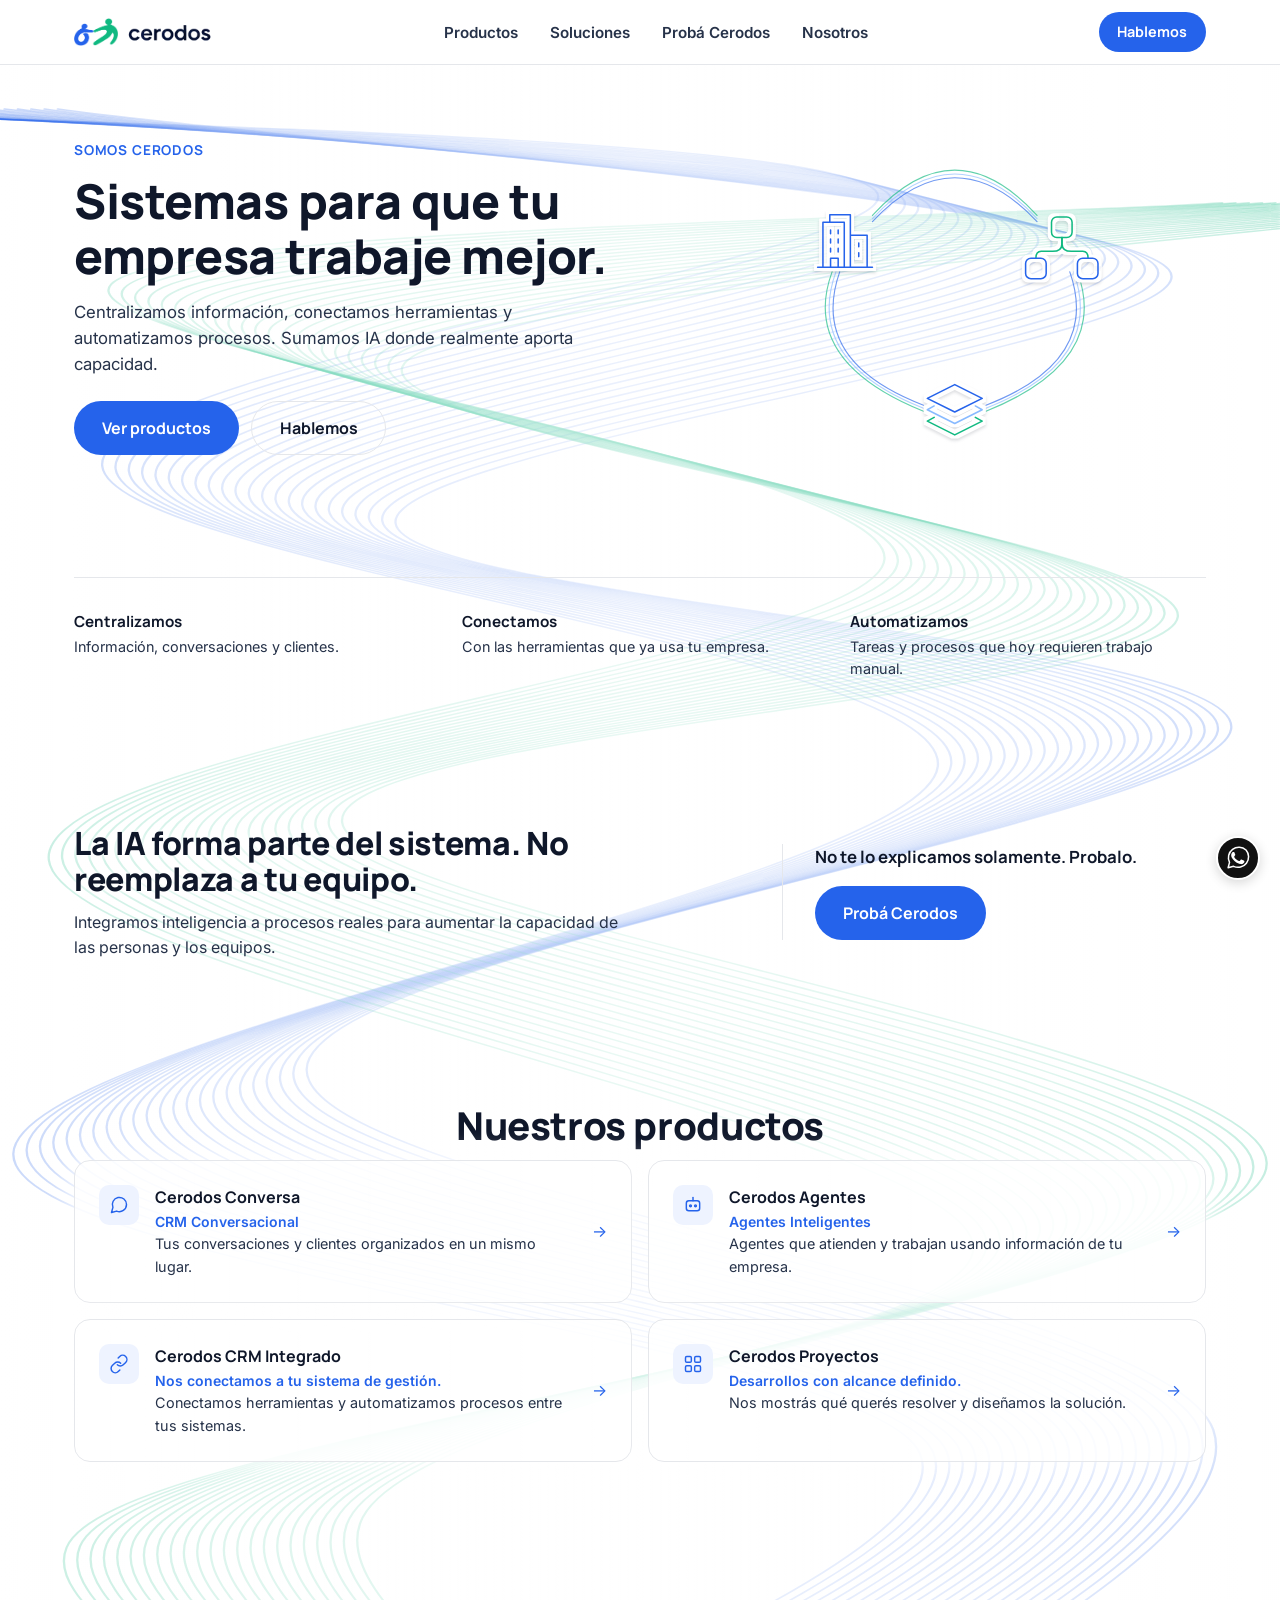
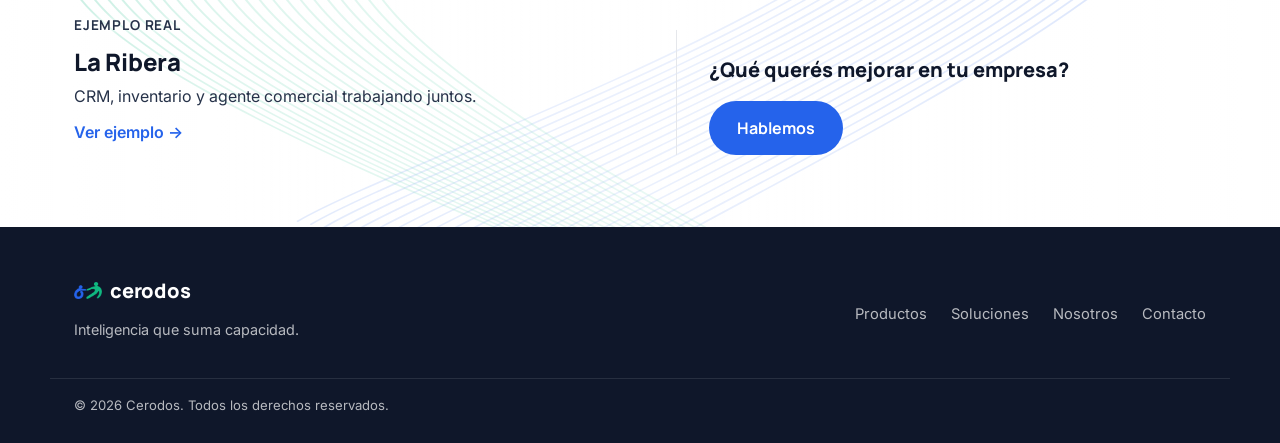
==== commit fd4088a3: "Reemplazar landing page anterior por el sitio completo de Cerodos 13 paginas (Home, 4 productos, Sol" ====
--- a/index.html
+++ b/index.html
@@ -3,34 +3,45 @@
 <head>
   <meta charset="UTF-8" />
   <meta name="viewport" content="width=device-width, initial-scale=1.0" />
-  <title>Cerodos — Inteligencia que suma capacidad</title>
-  <meta name="description" content="Sistemas que ordenan el trabajo de tu empresa, automatizan tareas e incorporan agentes inteligentes de IA. CRM conversacional, agentes de IA y CRM inmobiliario para pymes." />
+  <title>Cerodos — Sistemas para que tu empresa trabaje mejor</title>
+  <meta name="description" content="Centralizamos información, conectamos herramientas y automatizamos procesos para pymes. CRM conversacional, agentes inteligentes e integración con tu sistema de gestión." />
 
   <!-- Tipografías de marca: Manrope (títulos) e Inter (texto/interfaz) -->
   <link rel="preconnect" href="https://fonts.googleapis.com" />
   <link rel="preconnect" href="https://fonts.gstatic.com" crossorigin />
-  <link href="https://fonts.googleapis.com/css2?family=Manrope:wght@500;600;700;800&family=Inter:wght@400;500;600;700&display=swap" rel="stylesheet" />
-
-  <!-- Favicon placeholder: ver assets/logo/README.txt para reemplazarlo por el isotipo real -->
-  <link rel="icon" href="assets/logo/favicon.svg" type="image/svg+xml" />
-
-  <link rel="stylesheet" href="styles.css" />
+  <link href="https://fonts.googleapis.com/css2?family=Manrope:wght@500;600;700;800&amp;family=Inter:wght@400;500;600;700&amp;display=swap" rel="stylesheet" />
+
+  <link rel="icon" href="assets/logo/cerodos-favicon-16.png" type="image/png" sizes="16x16" />
+  <link rel="icon" href="assets/logo/cerodos-favicon-32.png" type="image/png" sizes="32x32" />
+  <link rel="icon" href="assets/logo/cerodos-favicon-64.png" type="image/png" sizes="64x64" />
+  <link rel="stylesheet" href="assets/css/cerodos.css" />
+
+<link rel="stylesheet" href="assets/css/fondos-v08.css" />
+<style>main#main{--fondo-v08:url('../fondos-v12/home.svg')}</style>
+<link rel="stylesheet" href="assets/css/logo-pincelada-v13.css">
+<link rel="stylesheet" href="assets/css/whatsapp.css">
+<script defer src="assets/js/whatsapp-config.js"></script>
+<script defer src="assets/js/whatsapp.js"></script>
+<link rel="stylesheet" href="assets/css/home-circular-v17.css">
+<script defer src="assets/js/home-circular-v17.js"></script>
 </head>
 <body>
-  <a class="skip-link" href="#main">Saltar al contenido principal</a>
-
-  <!-- ============ PRUEBA: intro de marca (temporal) ============
-       Sección aislada para probar una animación conceptual del logo real
-       (recortado del manual de marca, sin redibujar). Para eliminar esta
-       prueba alcanza con borrar este <section> completo, el bloque de CSS
-       marcado como "PRUEBA: intro de marca" en styles.css, y la función
-       initBrandIntro() (+ su llamada) en app.js. No depende de nada más
-       ni afecta al resto de la página. -->
-  <section class="brand-intro" id="intro" aria-label="Bienvenida Cerodos">
+
+  <!-- ============ INTRO DE MARCA (overlay temporal) ============
+       Overlay superpuesto, fuera del flujo del documento: no suma altura, no
+       necesita scroll y no intercepta toques (pointer-events: none desde el
+       primer frame). Se reproduce en cada carga de la Home y se desvanece
+       solo, por animación CSS: no tiene una línea de JavaScript, así que si
+       el JS falla o está desactivado la intro desaparece igual y la Home
+       queda usable. Decorativo, por eso aria-hidden.
+       Solo existe en la Home: ninguna página interna lo incluye.
+       Para eliminarlo alcanza con borrar este <section> y el bloque
+       "INTRO DE MARCA" al final de assets/css/cerodos.css. -->
+  <section class="brand-intro" id="intro" aria-hidden="true">
     <div class="brand-intro__inner">
       <img
         class="brand-intro__isotipo"
-        src="assets/logo/manual-extract-isotipo.png"
+        src="assets/logo/cerodos-isotipo-caja-205x130.png"
         alt=""
         width="205"
         height="130"
@@ -38,7 +49,7 @@
       <img
         class="brand-intro__wordmark"
         src="assets/logo/manual-extract-wordmark.png"
-        alt="Cerodos"
+        alt=""
         width="196"
         height="43"
       />
@@ -46,24 +57,27 @@
     </div>
   </section>
 
-  <!-- ============ HEADER ============ -->
+  <a class="skip-link" href="#main">Saltar al contenido principal</a>
+
+  <!-- ============ HEADER (compartido — ver _partials.html) ============ -->
   <header class="site-header" id="top">
     <div class="container site-header__inner">
-      <a class="brand" href="#top" aria-label="Cerodos — inicio">
-        <img class="brand__isotipo" src="assets/logo/manual-extract-isotipo.png" alt="" width="205" height="130" />
+      <a class="brand" href="index.html" aria-label="Cerodos — inicio">
+        <img class="brand__isotipo" src="assets/logo/cerodos-isotipo-caja-205x130.png" alt="" width="205" height="130" />
         <img class="brand__wordmark" src="assets/logo/manual-extract-wordmark-dark.png" alt="" width="117" height="27" />
       </a>
 
       <nav class="main-nav" id="main-nav" aria-label="Navegación principal">
         <ul class="main-nav__list">
-          <li><a href="#productos">Productos</a></li>
-          <li><a href="#inmobiliaria">Soluciones</a></li>
-          <li><a href="#precios">Precios</a></li>
+          <li><a href="productos/index.html">Productos</a></li>
+          <li><a href="soluciones/index.html">Soluciones</a></li>
+          <li><a href="probar-cerodos/index.html">Probá Cerodos</a></li>
+          <li><a href="nosotros/index.html">Nosotros</a></li>
         </ul>
       </nav>
 
       <div class="site-header__actions">
-        <a class="btn btn--primary btn--sm" href="#contacto">Hablemos</a>
+        <a class="btn btn--primary btn--sm" href="#whatsapp" data-whatsapp>Hablemos</a>
         <button
           class="nav-toggle"
           id="nav-toggle"
@@ -82,462 +96,161 @@
     <!-- Menú móvil -->
     <div class="mobile-nav" id="mobile-nav" data-state="closed">
       <ul class="mobile-nav__list">
-        <li><a href="#productos">Productos</a></li>
-        <li><a href="#inmobiliaria">Soluciones</a></li>
-        <li><a href="#precios">Precios</a></li>
-        <li><a class="btn btn--primary" href="#contacto">Hablemos</a></li>
+          <li><a href="productos/index.html">Productos</a></li>
+          <li><a href="soluciones/index.html">Soluciones</a></li>
+          <li><a href="probar-cerodos/index.html">Probá Cerodos</a></li>
+          <li><a href="nosotros/index.html">Nosotros</a></li>
+          <li><a class="btn btn--primary btn--lg" href="#whatsapp" data-whatsapp>Hablemos</a></li>
       </ul>
     </div>
   </header>
 
+
   <main id="main">
-    <!-- ============ HERO ============ -->
-    <section class="hero" aria-labelledby="hero-title">
-      <div class="container hero__inner">
-        <div class="hero__copy" data-reveal>
-          <p class="eyebrow">Inteligencia que suma capacidad</p>
-          <h1 id="hero-title">Tu empresa puede hacer más sin hacer todo a mano.</h1>
-          <p class="hero__subtitle">
-            Creamos sistemas que ordenan tu trabajo, automatizan tareas e incorporan
-            agentes inteligentes de IA.
+    <!-- ============ 1. HERO (incluye la franja de capacidades) ============ -->
+    <section class="section-block home-hero" aria-labelledby="hero-title">
+      <div class="container home-hero__inner">
+        <div class="home-hero__copy" data-reveal>
+          <p class="eyebrow">Somos Cerodos</p>
+          <h1 id="hero-title">Sistemas para que tu empresa trabaje mejor.</h1>
+          <p class="home-hero__text">
+            Centralizamos información, conectamos herramientas y automatizamos
+            procesos. Sumamos IA donde realmente aporta capacidad.
           </p>
-          <div class="hero__actions">
-            <a class="btn btn--primary btn--lg" href="#productos">Conocer productos</a>
-            <a class="btn btn--ghost btn--lg" href="#contacto">Hablemos</a>
+          <div class="home-hero__actions">
+            <a class="btn btn--primary btn--lg" href="productos/index.html">Ver productos</a>
+            <a class="btn btn--ghost btn--lg" href="#whatsapp" data-whatsapp>Hablemos</a>
           </div>
         </div>
 
-        <!-- Visualización de producto: flujo de una consulta real -->
-        <div class="hero__visual" data-reveal data-reveal-delay="1">
-          <div class="device-frame" role="img" aria-label="Simulación de una conversación: llega una consulta por WhatsApp, el agente responde con información de la empresa, y el sistema organiza el contacto con un seguimiento programado.">
-            <div class="device-frame__bar">
-              <span class="dot dot--blue"></span>
-              <span class="dot dot--green"></span>
-              <span class="dot dot--gray"></span>
-              <span class="device-frame__title">Cerodos · Conversaciones</span>
-            </div>
-            <div class="flow" id="hero-flow">
-              <div class="flow__step" data-step="1">
-                <span class="flow__badge flow__badge--incoming">WhatsApp</span>
-                <p class="flow__bubble flow__bubble--in">Hola, ¿tienen disponibilidad y precio?</p>
-              </div>
-              <div class="flow__step" data-step="2">
-                <p class="flow__bubble flow__bubble--out">
-                  Sí. Te muestro las opciones disponibles y te ayudo a encontrar la que mejor encaja.
-                </p>
-                <span class="flow__badge flow__badge--agent">Agente Cerodos · respuesta enviada</span>
-              </div>
-              <div class="flow__step flow__step--tags" data-step="3">
-                <span class="flow__tag flow__tag--success">Lead registrado</span>
-                <span class="flow__tag flow__tag--neutral">Interés detectado</span>
-                <span class="flow__tag flow__tag--info">Seguimiento programado</span>
-              </div>
-            </div>
-          </div>
-        </div>
-      </div>
-    </section>
-
-    <!-- ============ PROBLEMAS QUE RESOLVEMOS ============ -->
-    <section class="problems" id="problemas" aria-labelledby="problems-title">
-      <div class="container">
-        <h2 id="problems-title" class="section-title" data-reveal>Problemas que resolvemos</h2>
-        <div class="problem-list">
-          <div class="problem-item" data-reveal>
-            <span class="problem-item__icon" aria-hidden="true">
-              <svg viewBox="0 0 24 24" fill="none" stroke="currentColor" stroke-width="1.75" stroke-linecap="round" stroke-linejoin="round"><path d="M21 11.5a8.5 8.5 0 0 1-11.8 7.8L3 21l1.7-6.2A8.5 8.5 0 1 1 21 11.5Z"/></svg>
-            </span>
-            <h3>No perder oportunidades</h3>
-            <p>Que una consulta no quede sin respuesta.</p>
-          </div>
-          <div class="problem-item" data-reveal data-reveal-delay="1">
-            <span class="problem-item__icon" aria-hidden="true">
-              <svg viewBox="0 0 24 24" fill="none" stroke="currentColor" stroke-width="1.75" stroke-linecap="round" stroke-linejoin="round"><path d="M13 2 4 14h6l-1 8 9-12h-6l1-8Z"/></svg>
-            </span>
-            <h3>Dejar de hacer todo a mano</h3>
-            <p>Automatizar lo repetitivo y liberar tiempo.</p>
-          </div>
-          <div class="problem-item" data-reveal data-reveal-delay="2">
-            <span class="problem-item__icon" aria-hidden="true">
-              <svg viewBox="0 0 24 24" fill="none" stroke="currentColor" stroke-width="1.75" stroke-linecap="round" stroke-linejoin="round"><path d="M4 6h16M4 12h10M4 18h16"/><circle cx="19" cy="12" r="2"/></svg>
-            </span>
-            <h3>Tener la información ordenada</h3>
-            <p>Encontrar lo importante cuando hace falta.</p>
-          </div>
-        </div>
-      </div>
-    </section>
-
-    <!-- ============ PRODUCTOS ============ -->
-    <section class="products" id="productos" aria-labelledby="products-title">
+        <!-- Visual conceptual de ecosistema. Solo desktop: en mobile el texto
+             es lo primero y lo único. No usa lenguaje de chat. -->
+        <div class="home-hero__visual" aria-hidden="true"><div class="cerodos-orbit-stage"><svg class="cerodos-orbit" xmlns="http://www.w3.org/2000/svg" viewBox="0 0 600 420" fill="none" stroke-linecap="round" stroke-linejoin="round" aria-hidden="true"><defs><filter id="orbit-white-contour" x="-45%" y="-45%" width="190%" height="190%" color-interpolation-filters="sRGB"><feMorphology in="SourceAlpha" operator="dilate" radius="4" result="expanded"/><feFlood flood-color="white" result="white"/><feComposite in="white" in2="expanded" operator="in" result="outline"/><feGaussianBlur in="expanded" stdDeviation="2" result="soft"/><feOffset in="soft" dy="2" result="offset"/><feFlood flood-color="#0f172a" flood-opacity=".14" result="shade"/><feComposite in="shade" in2="offset" operator="in" result="shadow"/><feMerge><feMergeNode in="shadow"/><feMergeNode in="outline"/><feMergeNode in="SourceGraphic"/></feMerge></filter></defs><g stroke-width="1.5" opacity=".65"><path class="orbit-link" pathLength="1" stroke="#2563eb" d="M 192 111 Q 300 -4 408 111"/><path class="orbit-link" pathLength="1" stroke="#2563eb" d="M 451 177 Q 492 294 341 352"/><path class="orbit-link" pathLength="1" stroke="#2563eb" d="M 259 352 Q 108 294 149 177"/><path class="orbit-link" pathLength="1" stroke="#88baff" d="M 192 107 Q 300 -10 408 107"/><path class="orbit-link" pathLength="1" stroke="#88baff" d="M 456 177 Q 498 294 341 356"/><path class="orbit-link" pathLength="1" stroke="#88baff" d="M 259 356 Q 102 294 144 177"/><path class="orbit-link" pathLength="1" stroke="#10b981" d="M 192 103 Q 300 -16 408 103"/><path class="orbit-link" pathLength="1" stroke="#10b981" d="M 461 177 Q 504 294 341 360"/><path class="orbit-link" pathLength="1" stroke="#10b981" d="M 259 360 Q 96 294 139 177"/></g><g class="orbit-item orbit-company" filter="url(#orbit-white-contour)" stroke="#2563eb" stroke-width="2"><path d="M120 171h72M127 171V112h28v59M136 112V102h27v69M163 129h22v42"/><path d="M137 122v5m10-5v5m-10 7v5m10-5v5m-10 7v5m10-5v5m27-12v5m0 8v5M137 171v-12h10v12"/></g><g class="orbit-item orbit-process" filter="url(#orbit-white-contour)" stroke-width="2"><rect x="427" y="105" width="27" height="27" rx="7" stroke="#10b981"/><path d="M440.5 132v9q0 9-12 9h-15q-7 0-7 9m34.5-27v9q0 9 12 9h15q7 0 7 9" stroke="#10b981"/><rect x="393" y="159" width="27" height="27" rx="7" stroke="#2563eb"/><rect x="461" y="159" width="27" height="27" rx="7" stroke="#2563eb"/></g><g class="orbit-item orbit-data" filter="url(#orbit-white-contour)" stroke-width="2"><path d="m300 325 36 18-36 18-36-18Z" stroke="#2563eb"/><path d="m273 353-9 5 36 18 36-18-9-5" stroke="#88baff"/><path d="m273 368-9 5 36 18 36-18-9-5" stroke="#10b981"/></g></svg></div></div>
+
+        <!-- Franja de capacidades: vive dentro del hero, no es una sección
+             aparte. En mobile son tres filas compactas debajo de los CTAs;
+             desde 860px pasa a tres columnas al pie del hero. -->
+        <ul class="hero-caps" data-reveal data-reveal-delay="1">
+          <li class="hero-caps__item">
+            <strong>Centralizamos</strong>
+            <span>Información, conversaciones y clientes.</span>
+          </li>
+          <li class="hero-caps__item">
+            <strong>Conectamos</strong>
+            <span>Con las herramientas que ya usa tu empresa.</span>
+          </li>
+          <li class="hero-caps__item">
+            <strong>Automatizamos</strong>
+            <span>Tareas y procesos que hoy requieren trabajo manual.</span>
+          </li>
+        </ul>
+      </div>
+    </section>
+
+    <!-- ============ 2. DIFERENCIAL + PROBÁ CERODOS ============ -->
+    <section class="section-block edge" aria-labelledby="edge-title">
+      <div class="container edge__inner">
+        <div class="edge__copy" data-reveal>
+          <h2 id="edge-title">La IA forma parte del sistema. No reemplaza a tu equipo.</h2>
+          <p>
+            Integramos inteligencia a procesos reales para aumentar la capacidad
+            de las personas y los equipos.
+          </p>
+        </div>
+        <div class="edge__try" data-reveal data-reveal-delay="1">
+          <p class="edge__try-text">No te lo explicamos solamente. Probalo.</p>
+          <a class="btn btn--primary btn--lg" href="probar-cerodos/index.html">Probá Cerodos</a>
+        </div>
+      </div>
+    </section>
+
+    <!-- ============ 3. PRODUCTOS ============ -->
+    <section class="section-block products-home" id="productos" aria-labelledby="products-title">
       <div class="container">
         <h2 id="products-title" class="section-title" data-reveal>Nuestros productos</h2>
-        <p class="section-subtitle" data-reveal>Tres productos centrales que trabajan mejor juntos.</p>
-
-        <div class="products__grid">
-          <!-- Cerodos Conversa -->
-          <article class="product-card product-card--blue" data-reveal>
-            <div class="product-card__body">
-              <p class="product-card__eyebrow">Cerodos Conversa</p>
-              <h3>Todas tus conversaciones, en un solo lugar.</h3>
-              <p class="product-card__text">
-                WhatsApp, Instagram, Messenger y Web Chat organizados para que tu
-                equipo responda mejor.
-              </p>
-              <a class="text-link" href="#demo">Ver cómo funciona<span aria-hidden="true"> →</span></a>
-            </div>
-            <div class="product-card__visual" aria-hidden="true">
-              <div class="mini-app">
-                <div class="mini-app__sidebar">
-                  <span class="mini-app__channel mini-app__channel--active">
-                    <svg viewBox="0 0 24 24" fill="none" stroke="currentColor" stroke-width="1.75" stroke-linecap="round" stroke-linejoin="round"><path d="M21 11.5a8.5 8.5 0 0 1-11.8 7.8L3 21l1.7-6.2A8.5 8.5 0 1 1 21 11.5Z"/></svg>
-                  </span>
-                  <span class="mini-app__channel">
-                    <svg viewBox="0 0 24 24" fill="none" stroke="currentColor" stroke-width="1.75" stroke-linecap="round" stroke-linejoin="round"><rect x="3" y="3" width="18" height="18" rx="5"/><circle cx="12" cy="12" r="4"/><circle cx="17.2" cy="6.8" r="0.6" fill="currentColor" stroke="none"/></svg>
-                  </span>
-                  <span class="mini-app__channel">
-                    <svg viewBox="0 0 24 24" fill="none" stroke="currentColor" stroke-width="1.75" stroke-linecap="round" stroke-linejoin="round"><path d="M12 3C7 3 3 6.6 3 11c0 2.5 1.3 4.7 3.4 6.2V21l3.1-1.7c.8.2 1.6.3 2.5.3 5 0 9-3.6 9-8s-4-8.6-9-8.6Z"/></svg>
-                  </span>
-                  <span class="mini-app__channel">
-                    <svg viewBox="0 0 24 24" fill="none" stroke="currentColor" stroke-width="1.75" stroke-linecap="round" stroke-linejoin="round"><path d="M4 4h16v13H7l-3 3V4Z"/></svg>
-                  </span>
-                </div>
-                <div class="mini-app__main">
-                  <div class="mini-app__row"><span class="mini-app__name">Lucía Gómez</span><span class="mini-app__tag">Nuevo</span></div>
-                  <p class="mini-app__preview">¿Está disponible el producto en talle M?</p>
-                  <div class="mini-app__row"><span class="mini-app__name">Martín Ibarra</span></div>
-                  <p class="mini-app__preview">Perfecto, quedamos así entonces. ¡Gracias!</p>
-                </div>
-              </div>
-            </div>
-          </article>
-
-          <!-- Cerodos Agentes -->
-          <article class="product-card product-card--green" data-reveal data-reveal-delay="1">
-            <div class="product-card__body">
-              <p class="product-card__eyebrow">Cerodos Agentes</p>
-              <h3>Agentes inteligentes que trabajan junto con tu equipo.</h3>
-              <p class="product-card__text">
-                Atienden, califican oportunidades y responden usando información
-                real de tu empresa.
-              </p>
-              <a class="text-link" href="#demo">Probar un agente<span aria-hidden="true"> →</span></a>
-            </div>
-            <div class="product-card__visual" aria-hidden="true">
-              <div class="mini-chat">
-                <p class="mini-chat__bubble mini-chat__bubble--user">¿Cuánto sale el envío a domicilio?</p>
-                <p class="mini-chat__bubble mini-chat__bubble--agent">El envío cuesta $XXXX y llega en 24-48 h. ¿Querés que coordine uno?</p>
-                <span class="mini-chat__status">Agente activo · responde al instante</span>
-              </div>
-            </div>
-          </article>
-
-          <!-- Tercer producto (placeholder) -->
-          <article class="product-card product-card--neutral" data-reveal data-reveal-delay="2">
-            <div class="product-card__body">
-              <p class="product-card__eyebrow">Tercer producto Cerodos</p>
-              <h3>Contenido en preparación.</h3>
-              <p class="product-card__text">
-                Este espacio está reservado para el tercer producto central del ecosistema
-                Cerodos. Muy pronto vamos a contarte de qué se trata.
-              </p>
-              <span class="badge badge--neutral">Próximamente</span>
-            </div>
-            <div class="product-card__visual product-card__visual--placeholder" aria-hidden="true">
-              <svg viewBox="0 0 24 24" fill="none" stroke="currentColor" stroke-width="1.5" stroke-linecap="round" stroke-linejoin="round"><rect x="3" y="3" width="7" height="7" rx="1.5"/><rect x="14" y="3" width="7" height="7" rx="1.5"/><rect x="3" y="14" width="7" height="7" rx="1.5"/><rect x="14" y="14" width="7" height="7" rx="1.5"/></svg>
-            </div>
-          </article>
-        </div>
-      </div>
-    </section>
-
-    <!-- ============ CRM INMOBILIARIO (producto vertical) ============ -->
-    <section class="real-estate" id="inmobiliaria" aria-labelledby="re-title">
-      <div class="container">
-        <div class="real-estate__intro" data-reveal>
-          <span class="badge badge--vertical">Producto vertical · Inmobiliarias</span>
-          <h2 id="re-title">CRM inmobiliario</h2>
-          <p>
-            Inventario, clientes, ventas y agentes inteligentes trabajando sobre la
-            misma información.
-          </p>
-        </div>
-
-        <div class="real-estate__grid">
-          <article class="re-block" data-reveal>
-            <span class="re-block__icon" aria-hidden="true">
-              <svg viewBox="0 0 24 24" fill="none" stroke="currentColor" stroke-width="1.75" stroke-linecap="round" stroke-linejoin="round"><path d="M3 11 12 4l9 7"/><path d="M5 10v10h14V10"/></svg>
-            </span>
-            <h3>Inventario inmobiliario</h3>
-            <p>Propiedades, proyectos, precios y disponibilidad en un solo lugar.</p>
-          </article>
-          <article class="re-block" data-reveal data-reveal-delay="1">
-            <span class="re-block__icon" aria-hidden="true">
-              <svg viewBox="0 0 24 24" fill="none" stroke="currentColor" stroke-width="1.75" stroke-linecap="round" stroke-linejoin="round"><path d="M21 11.5a8.5 8.5 0 0 1-11.8 7.8L3 21l1.7-6.2A8.5 8.5 0 1 1 21 11.5Z"/></svg>
-            </span>
-            <h3>Agente comercial</h3>
-            <p>Responde, busca opciones y agenda usando datos reales del CRM.</p>
-          </article>
-          <article class="re-block" data-reveal data-reveal-delay="2">
-            <span class="re-block__icon" aria-hidden="true">
-              <svg viewBox="0 0 24 24" fill="none" stroke="currentColor" stroke-width="1.75" stroke-linecap="round" stroke-linejoin="round"><path d="M3 12h4l3 8 4-16 3 8h4"/></svg>
-            </span>
-            <h3>CRM de leads</h3>
-            <p>Seguimiento de consultas, visitas, reservas y cierres.</p>
-          </article>
-          <article class="re-block" data-reveal data-reveal-delay="3">
-            <span class="re-block__icon" aria-hidden="true">
-              <svg viewBox="0 0 24 24" fill="none" stroke="currentColor" stroke-width="1.75" stroke-linecap="round" stroke-linejoin="round"><path d="M12 2v4M12 18v4M4.9 4.9l2.8 2.8M16.3 16.3l2.8 2.8M2 12h4M18 12h4M4.9 19.1l2.8-2.8M16.3 7.7l2.8-2.8"/></svg>
-            </span>
-            <h3>Copiloto de supervisión</h3>
-            <p>Prioriza oportunidades y avisa dónde hace falta intervenir.</p>
-          </article>
-        </div>
-
-        <div class="re-highlights" data-reveal>
-          <span class="re-highlights__item">El agente no inventa precios ni cuotas.</span>
-          <span class="re-highlights__divider" aria-hidden="true"></span>
-          <span class="re-highlights__item">La IA propone. La persona decide.</span>
-        </div>
-
-        <div class="re-mock" data-reveal aria-hidden="true">
-          <div class="device-frame device-frame--compact">
-            <div class="device-frame__bar">
-              <span class="dot dot--blue"></span><span class="dot dot--green"></span><span class="dot dot--gray"></span>
-              <span class="device-frame__title">CRM inmobiliario · Leads</span>
-            </div>
-            <div class="re-mock__body">
-              <div class="re-mock__property">
-                <div class="re-mock__thumb"></div>
-                <div>
-                  <p class="re-mock__name">Depto 2 amb · Barrio Norte</p>
-                  <p class="re-mock__price">USD 78.000 · Cuota desde USD 640</p>
-                </div>
-              </div>
-              <div class="re-mock__funnel">
-                <span class="re-mock__stage">Consultas</span>
-                <span class="re-mock__stage">Visitas</span>
-                <span class="re-mock__stage">Reservas</span>
-              </div>
-            </div>
-          </div>
-        </div>
-      </div>
-    </section>
-
-    <!-- ============ DEMO DEL AGENTE ============ -->
-    <section class="demo" id="demo" aria-labelledby="demo-title">
-      <div class="container demo__inner">
-        <div class="demo__intro" data-reveal>
-          <h2 id="demo-title">Probá un agente.</h2>
-          <p>Este agente conoce Cerodos y nuestros productos.</p>
-          <p class="demo__disclaimer">Demo educativa de capacidades limitadas. No está conectada a ninguna IA real.</p>
-        </div>
-
-        <div class="demo__panel" data-reveal data-reveal-delay="1">
-          <div class="device-frame">
-            <div class="device-frame__bar">
-              <span class="dot dot--blue"></span><span class="dot dot--green"></span><span class="dot dot--gray"></span>
-              <span class="device-frame__title">Agente Cerodos (demo)</span>
-            </div>
-            <div class="agent-demo">
-              <div class="agent-demo__messages" id="agent-messages" role="log" aria-live="polite" aria-label="Conversación con el agente de demostración">
-                <p class="mini-chat__bubble mini-chat__bubble--agent">
-                  ¡Hola! Soy el agente de demostración de Cerodos. Elegí una pregunta para ver cómo respondo.
-                </p>
-              </div>
-              <div class="agent-demo__suggestions" id="agent-suggestions">
-                <button class="chip" type="button" data-question="automatizar">¿Qué podrían automatizar en mi empresa?</button>
-                <button class="chip" type="button" data-question="producto">¿Qué producto me conviene?</button>
-                <button class="chip" type="button" data-question="agente">¿Cómo funciona un agente?</button>
-                <button class="chip" type="button" data-question="inmobiliaria">Tengo una inmobiliaria, ¿qué podrían resolver?</button>
-                <button class="chip" type="button" data-question="precio">¿Cuánto cuesta?</button>
-              </div>
-            </div>
-          </div>
-        </div>
-      </div>
-    </section>
-
-    <!-- ============ PRECIOS ============ -->
-    <section class="pricing" id="precios" aria-labelledby="pricing-title">
-      <div class="container">
-        <h2 id="pricing-title" class="section-title" data-reveal>Precios claros y fáciles de entender</h2>
-        <p class="section-subtitle" data-reveal>Valores de referencia. Los ajustamos según tu empresa antes de confirmar nada.</p>
-
-        <div class="pricing__grid">
-          <article class="price-card" data-reveal>
-            <h3>Cerodos Conversa</h3>
-            <p class="price-card__amount">Desde ARS XXX.XXX<span>/mes</span></p>
-            <p class="price-card__detail">Implementación desde ARS XXX.XXX</p>
-          </article>
-          <article class="price-card price-card--highlight" data-reveal data-reveal-delay="1">
-            <h3>Cerodos Agentes</h3>
-            <p class="price-card__amount">Desde ARS XXX.XXX<span>/mes</span></p>
-            <p class="price-card__detail">Implementación desde ARS XXX.XXX</p>
-          </article>
-          <article class="price-card" data-reveal data-reveal-delay="2">
-            <h3>Tercer producto</h3>
-            <p class="price-card__amount">A definir</p>
-            <p class="price-card__detail">Todavía no publicado</p>
-          </article>
-        </div>
-
-        <div class="pricing__vertical" data-reveal>
-          <div class="pricing__vertical-copy">
-            <span class="badge badge--vertical">Solución especializada</span>
-            <h3>CRM inmobiliario</h3>
-            <p class="pricing__vertical-amount">Implementación + servicio mensual</p>
-            <p class="pricing__vertical-detail">
-              El valor depende de la operación, cantidad de usuarios, desarrollos e integraciones.
-            </p>
-          </div>
-          <a class="btn btn--ghost btn--ghost-inverse" href="#inmobiliaria">Ver solución inmobiliaria</a>
-        </div>
-
-        <div class="pricing__factors" data-reveal>
-          <h3>El precio depende de</h3>
-          <ul>
-            <li>Cantidad de usuarios u operadores</li>
-            <li>Canales que conectemos (WhatsApp, Instagram, Messenger, Web)</li>
-            <li>Volumen de conversaciones o propiedades</li>
-            <li>Nivel de personalización del agente</li>
-          </ul>
-        </div>
-      </div>
-    </section>
-
-    <!-- ============ CÓMO EMPEZAMOS ============ -->
-    <section class="steps" id="como-empezamos" aria-labelledby="steps-title">
-      <div class="container">
-        <h2 id="steps-title" class="section-title" data-reveal>Cómo empezamos</h2>
-        <ol class="steps__list">
-          <li class="steps__item" data-reveal>
-            <span class="steps__number">1</span>
-            <p>Nos contás qué necesitás.</p>
-          </li>
-          <li class="steps__item" data-reveal data-reveal-delay="1">
-            <span class="steps__number">2</span>
-            <p>Te mostramos qué resolveríamos.</p>
-          </li>
-          <li class="steps__item" data-reveal data-reveal-delay="2">
-            <span class="steps__number">3</span>
-            <p>Lo ponemos en funcionamiento.</p>
-          </li>
-        </ol>
-      </div>
-    </section>
-
-    <!-- ============ CASO REAL ============ -->
-    <section class="case-study" id="caso-real" aria-labelledby="case-title">
-      <div class="container case-study__inner">
-        <div class="case-study__copy" data-reveal>
-          <span class="badge badge--vertical">Caso real</span>
-          <h2 id="case-title">La Ribera</h2>
-          <p class="case-study__meta">CRM inmobiliario + agente comercial</p>
-          <ul class="case-study__proof">
-            <li>
-              <h3>Inventario conectado</h3>
-              <p>El agente consulta disponibilidad, precios y financiación directamente desde el CRM.</p>
-            </li>
-            <li>
-              <h3>Atención por WhatsApp</h3>
-              <p>Responde consultas y deriva al equipo con el contexto de la conversación.</p>
-            </li>
-            <li>
-              <h3>Seguimiento comercial</h3>
-              <p>Las visitas y próximas acciones quedan registradas dentro del mismo sistema.</p>
-            </li>
-          </ul>
-        </div>
-        <div class="case-study__visual" data-reveal data-reveal-delay="1" aria-hidden="true">
-          <div class="device-frame device-frame--compact">
-            <div class="device-frame__bar">
-              <span class="dot dot--blue"></span><span class="dot dot--green"></span><span class="dot dot--gray"></span>
-              <span class="device-frame__title">La Ribera · Estado del sistema</span>
-            </div>
-            <div class="case-mock">
-              <p class="case-mock__message">"¿Tienen lotes con financiación?" <span aria-hidden="true">→</span> consulta atendida</p>
-              <ul class="case-mock__status">
-                <li><span class="case-mock__dot"></span>Inventario conectado</li>
-                <li><span class="case-mock__dot"></span>WhatsApp activo</li>
-                <li><span class="case-mock__dot"></span>Seguimiento activo</li>
-              </ul>
-            </div>
-          </div>
-        </div>
-      </div>
-    </section>
-
-    <!-- ============ CTA FINAL ============ -->
-    <section class="final-cta" id="contacto" aria-labelledby="final-cta-title">
-      <div class="container final-cta__inner" data-reveal>
-        <h2 id="final-cta-title">Contanos qué querés mejorar en tu empresa.</h2>
-        <p>No necesitás saber qué producto necesitás. Nosotros te ayudamos a encontrarlo.</p>
-        <form class="final-cta__form" id="contact-form" novalidate>
-          <div class="field">
-            <label for="contact-name">Nombre</label>
-            <input id="contact-name" name="name" type="text" autocomplete="name" required />
-          </div>
-          <div class="field">
-            <label for="contact-email">Email</label>
-            <input id="contact-email" name="email" type="email" autocomplete="email" required />
-          </div>
-          <div class="field field--full">
-            <label for="contact-message">¿Qué te gustaría mejorar?</label>
-            <textarea id="contact-message" name="message" rows="3"></textarea>
-          </div>
-          <div class="final-cta__actions">
-            <button class="btn btn--primary btn--lg" type="submit">Hablemos</button>
-            <a class="btn btn--ghost btn--lg" href="#demo">Preguntale al agente</a>
-          </div>
-          <p class="form-note" id="form-note" role="status" aria-live="polite"></p>
-        </form>
+        <div class="product-rows">
+          <a class="product-row" href="productos/conversa.html" data-reveal>
+            <span class="product-row__icon" aria-hidden="true"><svg viewBox="0 0 24 24" fill="none" stroke="currentColor" stroke-width="1.75" stroke-linecap="round" stroke-linejoin="round"><path d="M21 11.5a8.5 8.5 0 0 1-11.8 7.8L3 21l1.7-6.2A8.5 8.5 0 1 1 21 11.5Z"/></svg></span>
+            <span class="product-row__body">
+              <span class="product-row__name">Cerodos Conversa</span>
+              <span class="product-row__sub">CRM Conversacional</span>
+              <span class="product-row__text">Tus conversaciones y clientes organizados en un mismo lugar.</span>
+            </span>
+            <span class="product-row__arrow" aria-hidden="true">&rarr;</span>
+          </a>
+          <a class="product-row" href="productos/agentes.html" data-reveal data-reveal-delay="1">
+            <span class="product-row__icon" aria-hidden="true"><svg viewBox="0 0 24 24" fill="none" stroke="currentColor" stroke-width="1.75" stroke-linecap="round" stroke-linejoin="round"><rect x="4" y="7" width="16" height="12" rx="3"/><path d="M12 3v4"/><circle cx="9" cy="13" r="1.1"/><circle cx="15" cy="13" r="1.1"/></svg></span>
+            <span class="product-row__body">
+              <span class="product-row__name">Cerodos Agentes</span>
+              <span class="product-row__sub">Agentes Inteligentes</span>
+              <span class="product-row__text">Agentes que atienden y trabajan usando información de tu empresa.</span>
+            </span>
+            <span class="product-row__arrow" aria-hidden="true">&rarr;</span>
+          </a>
+          <a class="product-row" href="productos/crm-integrado.html" data-reveal data-reveal-delay="2">
+            <span class="product-row__icon" aria-hidden="true"><svg viewBox="0 0 24 24" fill="none" stroke="currentColor" stroke-width="1.75" stroke-linecap="round" stroke-linejoin="round"><path d="M10 13a5 5 0 0 0 7.1 0l2.9-2.9a5 5 0 0 0-7.1-7.1L11 4.9"/><path d="M14 11a5 5 0 0 0-7.1 0L4 13.9a5 5 0 0 0 7.1 7.1L13 19.1"/></svg></span>
+            <span class="product-row__body">
+              <span class="product-row__name">Cerodos CRM Integrado</span>
+              <span class="product-row__sub">Nos conectamos a tu sistema de gestión.</span>
+              <span class="product-row__text">Conectamos herramientas y automatizamos procesos entre tus sistemas.</span>
+            </span>
+            <span class="product-row__arrow" aria-hidden="true">&rarr;</span>
+          </a>
+          <a class="product-row" href="productos/proyectos.html" data-reveal data-reveal-delay="3">
+            <span class="product-row__icon" aria-hidden="true"><svg viewBox="0 0 24 24" fill="none" stroke="currentColor" stroke-width="1.75" stroke-linecap="round" stroke-linejoin="round"><rect x="3" y="3" width="7" height="7" rx="1.5"/><rect x="14" y="3" width="7" height="7" rx="1.5"/><rect x="3" y="14" width="7" height="7" rx="1.5"/><rect x="14" y="14" width="7" height="7" rx="1.5"/></svg></span>
+            <span class="product-row__body">
+              <span class="product-row__name">Cerodos Proyectos</span>
+              <span class="product-row__sub">Desarrollos con alcance definido.</span>
+              <span class="product-row__text">Nos mostrás qué querés resolver y diseñamos la solución.</span>
+            </span>
+            <span class="product-row__arrow" aria-hidden="true">&rarr;</span>
+          </a>
+        </div>
+      </div>
+    </section>
+
+    <!-- ============ 4. EJEMPLO REAL + CIERRE ============ -->
+    <section class="section-block closing" aria-labelledby="closing-title">
+      <div class="container closing__inner">
+        <div class="closing__case" data-reveal>
+          <p class="eyebrow">Ejemplo real</p>
+          <h2 id="closing-title">La Ribera</h2>
+          <p>CRM, inventario y agente comercial trabajando juntos.</p>
+          <a class="text-link" href="casos/la-ribera.html">Ver ejemplo<span aria-hidden="true"> &rarr;</span></a>
+        </div>
+        <div class="closing__cta" data-reveal data-reveal-delay="1">
+          <p class="closing__question">¿Qué querés mejorar en tu empresa?</p>
+          <a class="btn btn--primary btn--lg" href="#whatsapp" data-whatsapp>Hablemos</a>
+        </div>
       </div>
     </section>
   </main>
 
-  <!-- ============ FOOTER ============ -->
+
+  <!-- ============ FOOTER (compartido — ver _partials.html) ============ -->
   <footer class="site-footer">
     <div class="container site-footer__inner">
       <div class="site-footer__brand">
-        <a class="brand" href="#top" aria-label="Cerodos — inicio">
+        <a class="brand" href="index.html" aria-label="Cerodos — inicio">
           <span class="brand__mark" aria-hidden="true"></span>
           <span class="brand__word">cerodos</span>
         </a>
         <p>Inteligencia que suma capacidad.</p>
       </div>
 
-      <nav class="site-footer__nav" aria-label="Productos">
-        <h3>Productos</h3>
-        <ul>
-          <li><a href="#productos">Cerodos Conversa</a></li>
-          <li><a href="#productos">Cerodos Agentes</a></li>
-          <li><a href="#productos">Tercer producto</a></li>
-          <li><a href="#inmobiliaria">CRM inmobiliario</a></li>
-        </ul>
+      <nav class="site-footer__links" aria-label="Enlaces del pie">
+        <a href="productos/index.html">Productos</a>
+        <a href="soluciones/index.html">Soluciones</a>
+        <a href="nosotros/index.html">Nosotros</a>
+        <a href="contacto/index.html">Contacto</a>
       </nav>
-
-      <nav class="site-footer__nav" aria-label="Navegación">
-        <h3>Navegación</h3>
-        <ul>
-          <li><a href="#precios">Precios</a></li>
-          <li><a href="#caso-real">Casos</a></li>
-          <li><a href="#contacto">Contacto</a></li>
-        </ul>
-      </nav>
-
-      <div class="site-footer__contact">
-        <h3>Contacto</h3>
-        <p>hola@cerodos.com <span class="placeholder-tag">(placeholder)</span></p>
-        <p>+54 9 XXX XXX-XXXX <span class="placeholder-tag">(placeholder)</span></p>
-      </div>
     </div>
     <div class="container site-footer__legal">
-      <p>© <span id="year"></span> Cerodos. Todos los derechos reservados.</p>
+      <p>&copy; <span id="year"></span> Cerodos. Todos los derechos reservados.</p>
     </div>
   </footer>
 
-  <script src="app.js"></script>
+  <script src="assets/js/cerodos.js"></script>
+<a class="wa-floating" href="#whatsapp" data-whatsapp aria-label="Hablemos por WhatsApp" title="Hablemos por WhatsApp"><svg viewBox="0 0 32 32" width="32" height="32" aria-hidden="true" focusable="false"><path fill="none" stroke="currentColor" stroke-width="2" stroke-linejoin="round" d="M26.7 5.3a14 14 0 0 0-22 16.6L2.8 29l7.3-1.9A14 14 0 0 0 26.7 5.3Z"/><path fill="currentColor" d="M11.3 8.7c-.3-.7-.6-.7-.9-.7h-.8c-.3 0-.8.1-1.2.6-.4.5-1.5 1.5-1.5 3.6s1.5 4.1 1.7 4.4c.2.3 3 4.7 7.4 6.4 3.7 1.5 4.4 1.2 5.2 1.1.8-.1 2.6-1.1 3-2.1.4-1 .4-1.9.3-2.1-.1-.2-.4-.3-.9-.5l-3-1.4c-.4-.2-.7-.3-1 .2-.3.5-1.1 1.4-1.4 1.7-.3.3-.5.3-1 .1-.5-.2-2-.7-3.7-2.3-1.4-1.2-2.3-2.7-2.5-3.2-.3-.5 0-.7.2-.9l.7-.8c.2-.3.3-.5.4-.8.2-.3.1-.6 0-.8l-1.1-2.5Z"/></svg></a>
 </body>
 </html>
--- a/assets/css/cerodos.css
+++ b/assets/css/cerodos.css
@@ -0,0 +1,2829 @@
+/* =====================================================================
+   CERODOS — Frontend (sin backend)
+   Hoja de estilos única, compartida por todas las páginas del sitio. Organizada en bloques:
+   1. Variables y reset
+   2. Utilidades y tipografía
+   3. Componentes (botones, badges, chips, mockups de interfaz)
+   4. Header y navegación
+   5. Secciones (hero, problemas, productos, inmobiliaria, demo, precios,
+      pasos, caso real, cta final)
+   6. Footer
+   7. Animaciones y accesibilidad (prefers-reduced-motion)
+   8. Sitio multipágina — componentes nuevos (mobile-first)
+   ===================================================================== */
+
+/* ---------- 1. Variables y reset ---------- */
+:root {
+  /* Colores de marca — extraídos del manual de marca (ver assets/logo/README.txt) */
+  --color-blue: #2563eb;
+  --color-blue-600: #1d4ed8;
+  --color-blue-50: #eef3ff;
+  --color-green: #10b981;
+  --color-green-600: #0c9c6d;
+  --color-green-50: #e9faf3;
+  --color-graphite: #0f172a;
+  --color-graphite-70: rgba(15, 23, 42, 0.7);
+  --color-graphite-50: rgba(15, 23, 42, 0.5);
+  --color-gray-light: #e5e7eb;
+  --color-gray-50: #f8fafc;
+  --color-white: #ffffff;
+
+  --color-text: var(--color-graphite);
+  --color-text-muted: #4b5570;
+  --color-border: #e5e7eb;
+  --color-bg: var(--color-white);
+  --color-bg-alt: var(--color-gray-50);
+
+  /* Tipografía */
+  --font-heading: "Manrope", "Segoe UI", system-ui, sans-serif;
+  --font-body: "Inter", "Segoe UI", system-ui, sans-serif;
+
+  /* Espaciados */
+  --space-1: 0.25rem;
+  --space-2: 0.5rem;
+  --space-3: 0.75rem;
+  --space-4: 1rem;
+  --space-5: 1.5rem;
+  --space-6: 2rem;
+  --space-7: 3rem;
+  --space-8: 4.5rem;
+  --space-9: 6.5rem;
+
+  /* Radios y sombras */
+  --radius-sm: 10px;
+  --radius-md: 16px;
+  --radius-lg: 24px;
+  --radius-full: 999px;
+  --shadow-sm: 0 1px 2px rgba(15, 23, 42, 0.06), 0 1px 1px rgba(15, 23, 42, 0.04);
+  --shadow-md: 0 12px 24px -12px rgba(15, 23, 42, 0.18);
+  --shadow-lg: 0 24px 48px -20px rgba(15, 23, 42, 0.25);
+
+  /* Layout */
+  --container-max: 1180px;
+
+  /* Transiciones */
+  --transition-fast: 150ms ease;
+  --transition-base: 240ms cubic-bezier(0.22, 1, 0.36, 1);
+  --transition-slow: 420ms cubic-bezier(0.22, 1, 0.36, 1);
+}
+
+*,
+*::before,
+*::after {
+  box-sizing: border-box;
+}
+
+html {
+  scroll-behavior: smooth;
+  -webkit-text-size-adjust: 100%;
+}
+
+body {
+  margin: 0;
+  font-family: var(--font-body);
+  color: var(--color-text);
+  background: var(--color-bg);
+  line-height: 1.55;
+  overflow-x: hidden;
+}
+
+img,
+svg {
+  max-width: 100%;
+  display: block;
+}
+
+h1,
+h2,
+h3,
+h4 {
+  font-family: var(--font-heading);
+  font-weight: 800;
+  line-height: 1.15;
+  margin: 0 0 var(--space-3);
+  color: var(--color-graphite);
+  letter-spacing: -0.01em;
+}
+
+h3 {
+  font-weight: 700;
+}
+
+p {
+  margin: 0 0 var(--space-3);
+}
+
+a {
+  color: inherit;
+}
+
+ul,
+ol {
+  margin: 0;
+  padding: 0;
+  list-style: none;
+}
+
+button {
+  font-family: inherit;
+}
+
+/* Foco visible y consistente en toda la web */
+a:focus-visible,
+button:focus-visible,
+input:focus-visible,
+textarea:focus-visible {
+  outline: 2px solid var(--color-blue);
+  outline-offset: 3px;
+  border-radius: var(--radius-sm);
+}
+
+.skip-link {
+  position: absolute;
+  left: var(--space-3);
+  top: -100px;
+  background: var(--color-graphite);
+  color: var(--color-white);
+  padding: var(--space-3) var(--space-4);
+  border-radius: var(--radius-sm);
+  z-index: 200;
+  transition: top var(--transition-base);
+}
+
+.skip-link:focus {
+  top: var(--space-3);
+}
+
+/* ---------- 2. Utilidades y tipografía ---------- */
+.container {
+  max-width: var(--container-max);
+  margin-inline: auto;
+  padding-inline: var(--space-5);
+}
+
+.eyebrow {
+  font-family: var(--font-heading);
+  font-weight: 700;
+  font-size: 0.85rem;
+  letter-spacing: 0.06em;
+  text-transform: uppercase;
+  color: var(--color-blue);
+  margin: 0 0 var(--space-3);
+}
+
+.section-title {
+  font-size: clamp(1.6rem, 1.2rem + 1.6vw, 2.4rem);
+  text-align: center;
+  max-width: 40ch;
+  margin-inline: auto;
+  margin-bottom: var(--space-3);
+}
+
+.section-subtitle {
+  text-align: center;
+  max-width: 52ch;
+  margin: 0 auto var(--space-7);
+  color: var(--color-text-muted);
+  font-size: 1.05rem;
+}
+
+.text-link {
+  display: inline-flex;
+  align-items: center;
+  gap: var(--space-1);
+  font-weight: 600;
+  color: var(--color-blue);
+  text-decoration: none;
+  border-bottom: 1px solid transparent;
+  transition: border-color var(--transition-fast), gap var(--transition-fast);
+}
+
+.text-link:hover,
+.text-link:focus-visible {
+  border-color: currentColor;
+  gap: var(--space-2);
+}
+
+.placeholder-tag {
+  font-size: 0.75rem;
+  color: var(--color-text-muted);
+  font-style: italic;
+}
+
+section {
+  padding-block: var(--space-9);
+}
+
+/* ---------- 3. Componentes ---------- */
+
+/* Botones */
+.btn {
+  display: inline-flex;
+  align-items: center;
+  justify-content: center;
+  gap: var(--space-2);
+  font-family: var(--font-heading);
+  font-weight: 700;
+  text-decoration: none;
+  border-radius: var(--radius-full);
+  border: 1.5px solid transparent;
+  cursor: pointer;
+  transition: transform var(--transition-fast), box-shadow var(--transition-fast),
+    background-color var(--transition-fast), border-color var(--transition-fast);
+  white-space: nowrap;
+}
+
+.btn--sm {
+  padding: 0.5rem 1.1rem;
+  font-size: 0.9rem;
+}
+
+.btn--lg {
+  padding: 0.85rem 1.7rem;
+  font-size: 1rem;
+}
+
+.btn--primary {
+  background: var(--color-blue);
+  color: var(--color-white);
+}
+
+.btn--primary:hover,
+.btn--primary:focus-visible {
+  background: var(--color-blue-600);
+  transform: translateY(-1px);
+  box-shadow: var(--shadow-md);
+}
+
+.btn--ghost {
+  background: transparent;
+  color: var(--color-graphite);
+  border-color: var(--color-gray-light);
+}
+
+.btn--ghost:hover,
+.btn--ghost:focus-visible {
+  border-color: var(--color-graphite);
+  transform: translateY(-1px);
+}
+
+.btn:active {
+  transform: translateY(0);
+}
+
+/* Badges y chips */
+.badge {
+  display: inline-block;
+  font-family: var(--font-heading);
+  font-weight: 700;
+  font-size: 0.78rem;
+  padding: 0.3rem 0.85rem;
+  border-radius: var(--radius-full);
+  letter-spacing: 0.02em;
+}
+
+.badge--neutral {
+  background: var(--color-gray-light);
+  color: var(--color-text-muted);
+}
+
+.badge--vertical {
+  background: var(--color-graphite);
+  color: var(--color-white);
+}
+
+.chip {
+  font-family: var(--font-body);
+  font-size: 0.88rem;
+  padding: 0.55rem 1rem;
+  border-radius: var(--radius-full);
+  border: 1.5px solid var(--color-gray-light);
+  background: var(--color-white);
+  cursor: pointer;
+  transition: border-color var(--transition-fast), background-color var(--transition-fast),
+    transform var(--transition-fast);
+}
+
+.chip:hover,
+.chip:focus-visible {
+  border-color: var(--color-blue);
+  background: var(--color-blue-50);
+  transform: translateY(-1px);
+}
+
+.chip[disabled] {
+  opacity: 0.5;
+  cursor: not-allowed;
+  transform: none;
+}
+
+/* Mockup de interfaz genérico ("device frame") */
+.device-frame {
+  background: var(--color-white);
+  border: 1px solid var(--color-border);
+  border-radius: var(--radius-lg);
+  box-shadow: var(--shadow-lg);
+  overflow: hidden;
+}
+
+.device-frame--compact {
+  box-shadow: var(--shadow-md);
+}
+
+.device-frame__bar {
+  display: flex;
+  align-items: center;
+  gap: var(--space-2);
+  padding: var(--space-3) var(--space-4);
+  background: var(--color-graphite);
+}
+
+.dot {
+  width: 9px;
+  height: 9px;
+  border-radius: 50%;
+  display: inline-block;
+}
+
+.dot--blue {
+  background: var(--color-blue);
+}
+
+.dot--green {
+  background: var(--color-green);
+}
+
+.dot--gray {
+  background: var(--color-gray-light);
+}
+
+.device-frame__title {
+  margin-left: var(--space-2);
+  color: rgba(255, 255, 255, 0.75);
+  font-size: 0.8rem;
+  font-weight: 600;
+}
+
+/* Flujo animado del hero */
+.flow {
+  padding: var(--space-5);
+  display: flex;
+  flex-direction: column;
+  gap: var(--space-4);
+  background: var(--color-bg-alt);
+}
+
+.flow__step {
+  opacity: 0;
+  transform: translateY(10px);
+  transition: opacity var(--transition-slow), transform var(--transition-slow);
+}
+
+.flow__step.is-active {
+  opacity: 1;
+  transform: translateY(0);
+}
+
+.flow__badge {
+  display: inline-block;
+  font-size: 0.72rem;
+  font-weight: 700;
+  padding: 0.2rem 0.6rem;
+  border-radius: var(--radius-full);
+  margin-bottom: var(--space-2);
+}
+
+.flow__badge--incoming {
+  background: var(--color-gray-light);
+  color: var(--color-text-muted);
+}
+
+.flow__badge--agent {
+  background: var(--color-green-50);
+  color: var(--color-green-600);
+  display: block;
+  margin-top: var(--space-2);
+  margin-bottom: 0;
+  width: fit-content;
+}
+
+.flow__bubble {
+  margin: 0;
+  padding: var(--space-3) var(--space-4);
+  border-radius: var(--radius-md);
+  max-width: 85%;
+  font-size: 0.92rem;
+}
+
+.flow__bubble--in {
+  background: var(--color-white);
+  border: 1px solid var(--color-border);
+  border-bottom-left-radius: var(--space-1);
+}
+
+.flow__bubble--out {
+  background: var(--color-blue);
+  color: var(--color-white);
+  margin-left: auto;
+  border-bottom-right-radius: var(--space-1);
+}
+
+.flow__step--tags {
+  display: flex;
+  flex-wrap: wrap;
+  gap: var(--space-2);
+}
+
+.flow__tag {
+  font-size: 0.78rem;
+  font-weight: 700;
+  padding: 0.35rem 0.8rem;
+  border-radius: var(--radius-full);
+}
+
+.flow__tag--success {
+  background: var(--color-green-50);
+  color: var(--color-green-600);
+}
+
+.flow__tag--info {
+  background: var(--color-blue-50);
+  color: var(--color-blue-600);
+}
+
+.flow__tag--neutral {
+  background: var(--color-gray-light);
+  color: var(--color-text-muted);
+}
+
+/* Mini chat (usado en tarjetas de producto, demo y caso real) */
+.mini-chat {
+  padding: var(--space-5);
+  background: var(--color-bg-alt);
+  display: flex;
+  flex-direction: column;
+  gap: var(--space-2);
+}
+
+.mini-chat__bubble {
+  max-width: 88%;
+  padding: var(--space-3) var(--space-4);
+  border-radius: var(--radius-md);
+  font-size: 0.9rem;
+  margin: 0;
+}
+
+.mini-chat__bubble--user {
+  align-self: flex-end;
+  background: var(--color-blue);
+  color: var(--color-white);
+  border-bottom-right-radius: var(--space-1);
+}
+
+.mini-chat__bubble--agent {
+  align-self: flex-start;
+  background: var(--color-white);
+  border: 1px solid var(--color-border);
+  border-bottom-left-radius: var(--space-1);
+}
+
+.mini-chat__status {
+  font-size: 0.75rem;
+  color: var(--color-green-600);
+  font-weight: 600;
+}
+
+/* Mini app (mockup de inbox para Conversa) */
+.mini-app {
+  display: grid;
+  grid-template-columns: 56px 1fr;
+  background: var(--color-bg-alt);
+  min-height: 220px;
+}
+
+.mini-app__sidebar {
+  background: var(--color-graphite);
+  display: flex;
+  flex-direction: column;
+  align-items: center;
+  gap: var(--space-3);
+  padding: var(--space-4) 0;
+}
+
+.mini-app__channel {
+  width: 30px;
+  height: 30px;
+  display: flex;
+  align-items: center;
+  justify-content: center;
+  border-radius: var(--radius-sm);
+  color: rgba(255, 255, 255, 0.55);
+}
+
+.mini-app__channel svg {
+  width: 16px;
+  height: 16px;
+}
+
+.mini-app__channel--active {
+  background: var(--color-blue);
+  color: var(--color-white);
+}
+
+.mini-app__main {
+  padding: var(--space-4);
+  /* Acento decorativo aprobado (proyecto gráfico v01, pieza
+     cerodos-conversa-canales-v01): ocupa únicamente el margen vacío bajo
+     el último mensaje del mock (~100px libres, verificado en
+     320/390/820/1280px). No toca padding, dimensiones ni contenido; es
+     puramente ornamental, sin texto ni interactividad. */
+  background-image: url("../graphics/cerodos-conversa-canales-v01.svg");
+  background-repeat: no-repeat;
+  background-position: right 16px bottom 16px;
+  background-size: 60px 24px;
+}
+
+.mini-app__row {
+  display: flex;
+  justify-content: space-between;
+  align-items: center;
+  margin-top: var(--space-3);
+}
+
+.mini-app__row:first-child {
+  margin-top: 0;
+}
+
+.mini-app__name {
+  font-weight: 700;
+  font-size: 0.85rem;
+}
+
+.mini-app__tag {
+  background: var(--color-blue);
+  color: var(--color-white);
+  font-size: 0.65rem;
+  font-weight: 700;
+  padding: 0.1rem 0.5rem;
+  border-radius: var(--radius-full);
+}
+
+.mini-app__preview {
+  font-size: 0.8rem;
+  color: var(--color-text-muted);
+  margin: var(--space-1) 0 0;
+}
+
+/* ---------- 4. Header y navegación ---------- */
+.site-header {
+  position: sticky;
+  top: 0;
+  z-index: 100;
+  background: rgba(255, 255, 255, 0.85);
+  backdrop-filter: saturate(180%) blur(10px);
+  border-bottom: 1px solid var(--color-border);
+}
+
+.site-header__inner {
+  display: flex;
+  align-items: center;
+  justify-content: space-between;
+  gap: var(--space-4);
+  padding-block: var(--space-3);
+}
+
+.brand {
+  display: inline-flex;
+  align-items: center;
+  gap: var(--space-2);
+  text-decoration: none;
+  color: var(--color-graphite);
+}
+
+/* Placeholder de marca: reemplazar por el isotipo real cuando esté disponible
+   (ver assets/logo/README.txt). No se reinterpreta el logo real. */
+.brand__mark {
+  width: 28px;
+  height: 28px;
+  border-radius: 8px;
+  /* Isotipo real (limpieza técnica v03): reemplaza el placeholder de
+     gradiente. Misma caja de 28x28, mismo radio; el color y la
+     transparencia pertenecen al asset, sin filtros CSS. */
+  background-image: url("../logo/cerodos-isotipo-plano.png");
+  background-repeat: no-repeat;
+  background-position: center;
+  background-size: contain;
+  flex-shrink: 0;
+}
+
+.brand__word {
+  font-family: var(--font-heading);
+  font-weight: 800;
+  font-size: 1.25rem;
+  letter-spacing: -0.01em;
+}
+
+/* Logo real (header): isotipo + wordmark recortados del manual de marca,
+   sin redibujar ni recolorear (ver assets/logo/README.txt). El footer
+   sigue usando el placeholder .brand__mark/.brand__word de arriba — no
+   se tocó, queda pendiente de un reemplazo aparte. width:auto en ambos
+   preserva la proporción original de cada recorte a partir de sus
+   atributos width/height nativos: no hay deformación en ningún tamaño. */
+.brand__isotipo {
+  height: 28px;
+  width: auto;
+}
+
+.brand__wordmark {
+  height: 20px;
+  width: auto;
+}
+
+@media (max-width: 640px) {
+  .brand__isotipo {
+    height: 24px;
+  }
+
+  .brand__wordmark {
+    height: 17px;
+  }
+}
+
+.main-nav__list {
+  display: flex;
+  gap: var(--space-6);
+}
+
+.main-nav__list a {
+  text-decoration: none;
+  font-weight: 600;
+  font-size: 0.95rem;
+  color: var(--color-text-muted);
+  transition: color var(--transition-fast);
+}
+
+.main-nav__list a:hover,
+.main-nav__list a:focus-visible {
+  color: var(--color-graphite);
+}
+
+.site-header__actions {
+  display: flex;
+  align-items: center;
+  gap: var(--space-4);
+}
+
+.nav-toggle {
+  display: none;
+  flex-direction: column;
+  justify-content: center;
+  gap: 4px;
+  width: 40px;
+  height: 40px;
+  border: 1px solid var(--color-border);
+  border-radius: var(--radius-sm);
+  background: var(--color-white);
+  cursor: pointer;
+}
+
+.nav-toggle__bar {
+  width: 18px;
+  height: 2px;
+  margin-inline: auto;
+  background: var(--color-graphite);
+  transition: transform var(--transition-fast), opacity var(--transition-fast);
+}
+
+.nav-toggle[aria-expanded="true"] .nav-toggle__bar:nth-child(1) {
+  transform: translateY(6px) rotate(45deg);
+}
+
+.nav-toggle[aria-expanded="true"] .nav-toggle__bar:nth-child(2) {
+  opacity: 0;
+}
+
+.nav-toggle[aria-expanded="true"] .nav-toggle__bar:nth-child(3) {
+  transform: translateY(-6px) rotate(-45deg);
+}
+
+.mobile-nav {
+  display: none;
+  border-top: 1px solid var(--color-border);
+  background: var(--color-white);
+  overflow: hidden;
+  max-height: 0;
+  transition: max-height var(--transition-base);
+}
+
+.mobile-nav[data-state="open"] {
+  max-height: 400px;
+}
+
+.mobile-nav__list {
+  display: flex;
+  flex-direction: column;
+  padding: var(--space-4) var(--space-5);
+  gap: var(--space-4);
+}
+
+/* Mismo eje horizontal que .container: por debajo de 640px el body ya
+   usa 16px de padding-inline (ver regla de .container más abajo); el
+   menú móvil se mantenía en 24px, generando un corrimiento de 8px entre
+   el contenido y el menú. */
+@media (max-width: 640px) {
+  .mobile-nav__list {
+    padding-inline: var(--space-4);
+  }
+}
+
+.mobile-nav__list a {
+  text-decoration: none;
+  font-weight: 600;
+  color: var(--color-graphite);
+}
+
+.mobile-nav__list .btn {
+  width: fit-content;
+}
+
+/* ---------- 5. Secciones ---------- */
+
+/* Hero */
+.problems {
+  background: var(--color-bg-alt);
+}
+
+.problem-list {
+  display: grid;
+  grid-template-columns: repeat(3, 1fr);
+  gap: var(--space-7);
+}
+
+.problem-item {
+  text-align: center;
+  padding-inline: var(--space-4);
+}
+
+.problem-item + .problem-item {
+  border-left: 1px solid var(--color-border);
+}
+
+.problem-item__icon {
+  display: inline-flex;
+  align-items: center;
+  justify-content: center;
+  width: 40px;
+  height: 40px;
+  border-radius: 50%;
+  background: var(--color-blue-50);
+  color: var(--color-blue);
+  margin-bottom: var(--space-4);
+}
+
+.problem-item__icon svg {
+  width: 20px;
+  height: 20px;
+}
+
+.problem-item h3 {
+  font-size: 1.1rem;
+  margin-bottom: var(--space-2);
+}
+
+.problem-item p {
+  color: var(--color-text-muted);
+  font-size: 0.94rem;
+  margin: 0;
+}
+
+/* Productos */
+.products__grid {
+  display: grid;
+  grid-template-columns: repeat(3, 1fr);
+  gap: var(--space-6);
+}
+
+.product-card {
+  border-radius: var(--radius-lg);
+  overflow: hidden;
+  display: flex;
+  flex-direction: column;
+  border: 1px solid var(--color-border);
+  background: var(--color-white);
+  transition: transform var(--transition-base), box-shadow var(--transition-base);
+}
+
+.product-card:hover {
+  transform: translateY(-6px);
+  box-shadow: var(--shadow-lg);
+}
+
+/* Padding de .product-card__body: ver versión mobile-first junto a
+   .products__grid--four, más abajo (bloque "Sitio multipágina"). */
+
+.product-card__eyebrow {
+  font-family: var(--font-heading);
+  font-weight: 700;
+  font-size: 0.82rem;
+  text-transform: uppercase;
+  letter-spacing: 0.04em;
+  margin-bottom: var(--space-2);
+}
+
+.product-card--blue .product-card__eyebrow {
+  color: var(--color-blue);
+}
+
+.product-card--green .product-card__eyebrow {
+  color: var(--color-green-600);
+}
+
+.product-card--neutral .product-card__eyebrow {
+  color: var(--color-text-muted);
+}
+
+.product-card h3 {
+  font-size: 1.3rem;
+  margin-bottom: var(--space-2);
+}
+
+.product-card__text {
+  color: var(--color-text-muted);
+  font-size: 0.94rem;
+}
+
+.product-card__visual {
+  margin-top: auto;
+  border-top: 1px solid var(--color-border);
+}
+
+.product-card__visual--placeholder {
+  min-height: 160px;
+  display: flex;
+  align-items: center;
+  justify-content: center;
+  color: var(--color-gray-light);
+  background: var(--color-bg-alt);
+}
+
+.product-card__visual--placeholder svg {
+  width: 48px;
+  height: 48px;
+}
+
+/* CRM inmobiliario */
+.real-estate {
+  background: var(--color-graphite);
+  color: var(--color-white);
+}
+
+.real-estate__intro {
+  max-width: 62ch;
+  margin: 0 auto var(--space-7);
+  text-align: center;
+}
+
+.real-estate__intro h2 {
+  color: var(--color-white);
+  margin-top: var(--space-3);
+}
+
+.real-estate__intro p {
+  color: rgba(255, 255, 255, 0.72);
+}
+
+.real-estate__grid {
+  display: grid;
+  grid-template-columns: repeat(4, 1fr);
+  gap: var(--space-5);
+  margin-bottom: var(--space-7);
+}
+
+.re-block {
+  background: rgba(255, 255, 255, 0.05);
+  border: 1px solid rgba(255, 255, 255, 0.1);
+  border-radius: var(--radius-md);
+  padding: var(--space-5);
+  transition: transform var(--transition-base), background-color var(--transition-base);
+  /* Mobile: ícono a la izquierda, mismo patrón que .need y
+     .feature-grid--compact .feature (ver ese comentario). Se restaura el
+     apilado original desde 641px, cuando .real-estate__grid ya es 2
+     columnas y el ícono arriba del título vuelve a leerse bien. */
+  display: grid;
+  grid-template-columns: 40px 1fr;
+  column-gap: var(--space-3);
+  row-gap: 2px;
+  align-items: start;
+}
+
+.re-block:hover {
+  transform: translateY(-4px);
+  background: rgba(255, 255, 255, 0.08);
+}
+
+.re-block__icon {
+  display: inline-flex;
+  align-items: center;
+  justify-content: center;
+  width: 40px;
+  height: 40px;
+  border-radius: var(--radius-sm);
+  background: rgba(37, 99, 235, 0.25);
+  color: var(--color-white);
+  margin-bottom: 0;
+  grid-row: 1 / -1;
+  grid-column: 1;
+}
+
+.re-block__icon svg {
+  width: 20px;
+  height: 20px;
+}
+
+.re-block h3 {
+  color: var(--color-white);
+  font-size: 1.05rem;
+  grid-column: 2;
+}
+
+.re-block p {
+  color: rgba(255, 255, 255, 0.68);
+  font-size: 0.88rem;
+  grid-column: 2;
+}
+
+@media (min-width: 641px) {
+  .re-block {
+    display: block;
+  }
+
+  .re-block__icon {
+    margin-bottom: var(--space-3);
+  }
+}
+
+.re-highlights {
+  display: flex;
+  align-items: center;
+  justify-content: center;
+  flex-wrap: wrap;
+  gap: var(--space-3);
+  max-width: 640px;
+  margin: 0 auto var(--space-7);
+  padding-top: var(--space-5);
+  border-top: 1px solid rgba(255, 255, 255, 0.12);
+  text-align: center;
+}
+
+.re-highlights__item {
+  font-weight: 700;
+  font-size: 0.9rem;
+  color: var(--color-green);
+}
+
+.re-highlights__divider {
+  width: 1px;
+  height: 1em;
+  background: rgba(255, 255, 255, 0.2);
+}
+
+.re-mock {
+  max-width: 560px;
+  margin-inline: auto;
+}
+
+.re-mock__body {
+  padding: var(--space-5);
+  background: var(--color-bg-alt);
+}
+
+.re-mock__property {
+  display: flex;
+  gap: var(--space-3);
+  align-items: center;
+  margin-bottom: var(--space-4);
+}
+
+.re-mock__thumb {
+  width: 56px;
+  height: 56px;
+  border-radius: var(--radius-sm);
+  background: var(--color-gray-light);
+  flex-shrink: 0;
+  /* Miniatura decorativa genérica (símbolo de inmueble); caja existente
+     de 56×56px sin cambios. Conserva el fondo de respaldo anterior. */
+  background-image: url("../graphics/cerodos-inmobiliarias-miniatura-v02.svg");
+  background-repeat: no-repeat;
+  background-position: center;
+  background-size: 56px 56px;
+}
+
+.re-mock__name {
+  font-weight: 700;
+  font-size: 0.9rem;
+  margin: 0;
+  color: var(--color-graphite);
+}
+
+.re-mock__price {
+  font-size: 0.8rem;
+  color: var(--color-text-muted);
+  margin: 0;
+}
+
+.re-mock__funnel {
+  display: flex;
+  flex-wrap: wrap;
+  gap: var(--space-2);
+}
+
+.re-mock__stage {
+  display: inline-block;
+  background: var(--color-gray-light);
+  color: var(--color-text-muted);
+  font-weight: 600;
+  font-size: 0.78rem;
+  padding: 0.3rem 0.75rem;
+  border-radius: var(--radius-full);
+}
+
+/* Demo del agente */
+.demo__inner {
+  display: grid;
+  grid-template-columns: 0.8fr 1.2fr;
+  gap: var(--space-8);
+  align-items: center;
+}
+
+.demo__disclaimer {
+  font-size: 0.82rem;
+  color: var(--color-text-muted);
+  font-style: italic;
+}
+
+.agent-demo__messages {
+  padding: var(--space-5);
+  display: flex;
+  flex-direction: column;
+  gap: var(--space-2);
+  min-height: 160px;
+  max-height: 320px;
+  overflow-y: auto;
+  background: var(--color-bg-alt);
+}
+
+.agent-demo__suggestions {
+  display: flex;
+  flex-wrap: wrap;
+  gap: var(--space-2);
+  padding: var(--space-4) var(--space-5);
+  border-top: 1px solid var(--color-border);
+}
+
+/* Utilidad conservada de la antigua página de Precios (retirada): botón
+   ghost para fondos oscuros. Sigue en uso potencial en cualquier bloque
+   sobre fondo `--color-graphite`. */
+.btn--ghost-inverse {
+  color: var(--color-white);
+  border-color: rgba(255, 255, 255, 0.4);
+}
+
+.btn--ghost-inverse:hover,
+.btn--ghost-inverse:focus-visible {
+  border-color: var(--color-white);
+  background: rgba(255, 255, 255, 0.08);
+}
+
+/* ---------- Bloque comercial de producto (precio + CTA final) ----------
+   Reemplaza a la página precios/index.html (retirada): cada producto
+   muestra su propio precio dentro de su propio cta-band final, en vez de
+   mandar a una página aparte. Vive DENTRO de .cta-band__inner, antes del
+   H2/CTA existente — no es una sección nueva, no duplica el CTA.
+   No reutiliza .price-card ni la grilla de precios (ambas retiradas). */
+.product-commercial {
+  text-align: left;
+  max-width: 360px;
+  margin: 0 auto var(--space-6);
+  padding-bottom: var(--space-6);
+  border-bottom: 1px solid var(--color-border);
+}
+
+.product-commercial__pricing {
+  display: grid;
+  grid-template-columns: 1fr 1fr;
+  gap: var(--space-2) var(--space-4);
+  margin-bottom: var(--space-3);
+}
+
+.product-commercial__row {
+  display: flex;
+  flex-direction: column;
+  gap: 2px;
+}
+
+.product-commercial__label {
+  font-size: 0.82rem;
+  font-weight: 600;
+  color: var(--color-text-muted);
+}
+
+.product-commercial__amount {
+  font-family: var(--font-heading);
+  font-weight: 800;
+  font-size: 1.1rem;
+  color: var(--color-graphite);
+}
+
+/* A partir de 400px los montos más largos (ej. "ARS 1.968.000") entran
+   en una sola línea con el tamaño completo. */
+@media (min-width: 400px) {
+  .product-commercial__amount {
+    font-size: 1.3rem;
+  }
+}
+
+.product-commercial__includes {
+  font-size: 0.85rem;
+  font-weight: 600;
+  color: var(--color-blue);
+  margin: 0 0 var(--space-3);
+}
+
+/* Cómo empezamos */
+.steps__list {
+  display: grid;
+  grid-template-columns: repeat(3, 1fr);
+  gap: var(--space-6);
+}
+
+.steps__item {
+  text-align: center;
+  padding: var(--space-5);
+}
+
+.steps__number {
+  display: inline-flex;
+  align-items: center;
+  justify-content: center;
+  width: 48px;
+  height: 48px;
+  border-radius: 50%;
+  background: var(--color-blue);
+  color: var(--color-white);
+  font-family: var(--font-heading);
+  font-weight: 800;
+  font-size: 1.2rem;
+  margin-bottom: var(--space-3);
+}
+
+.steps__item p {
+  font-weight: 600;
+  margin: 0;
+}
+
+/* Caso real */
+.case-study {
+  background: var(--color-bg-alt);
+}
+
+.case-study__inner {
+  display: grid;
+  grid-template-columns: 1fr 1fr;
+  gap: var(--space-8);
+  align-items: center;
+}
+
+.case-study__meta {
+  font-weight: 600;
+  color: var(--color-text-muted);
+}
+
+.case-study__proof {
+  list-style: none;
+  margin: var(--space-5) 0 0;
+  padding: 0;
+  display: flex;
+  flex-direction: column;
+  gap: var(--space-4);
+}
+
+.case-study__proof li + li {
+  padding-top: var(--space-4);
+  border-top: 1px solid var(--color-border);
+}
+
+.case-study__proof h3 {
+  font-size: 1rem;
+  margin-bottom: var(--space-1);
+}
+
+.case-study__proof p {
+  color: var(--color-text-muted);
+  font-size: 0.92rem;
+  margin: 0;
+}
+
+/* Mockup del caso real: una línea de WhatsApp como apoyo + estados del
+   sistema. Deliberadamente distinto del patrón .mini-chat usado en el
+   hero y en Agentes, para no repetir la misma conversación completa. */
+.case-mock {
+  padding: var(--space-5);
+  background: var(--color-bg-alt);
+}
+
+.case-mock__message {
+  margin: 0 0 var(--space-4);
+  padding-bottom: var(--space-4);
+  border-bottom: 1px solid var(--color-border);
+  font-size: 0.88rem;
+  font-style: italic;
+  color: var(--color-text-muted);
+}
+
+.case-mock__status {
+  list-style: none;
+  margin: 0;
+  padding: 0;
+  display: flex;
+  flex-direction: column;
+  gap: var(--space-3);
+  font-size: 0.9rem;
+  font-weight: 600;
+  color: var(--color-graphite);
+}
+
+.case-mock__status li {
+  display: flex;
+  align-items: center;
+  gap: var(--space-2);
+}
+
+.case-mock__dot {
+  width: 8px;
+  height: 8px;
+  border-radius: 50%;
+  background: var(--color-green);
+  flex-shrink: 0;
+}
+
+/* CTA final */
+.final-cta__inner {
+  max-width: 720px;
+  text-align: center;
+}
+
+.final-cta__inner > p {
+  color: var(--color-text-muted);
+  font-size: 1.05rem;
+  margin-bottom: var(--space-6);
+}
+
+.final-cta__form {
+  display: grid;
+  grid-template-columns: 1fr 1fr;
+  gap: var(--space-4);
+  text-align: left;
+  background: var(--color-bg-alt);
+  padding: var(--space-6);
+  border-radius: var(--radius-lg);
+}
+
+.field {
+  display: flex;
+  flex-direction: column;
+  gap: var(--space-1);
+}
+
+.field--full {
+  grid-column: 1 / -1;
+}
+
+.field label {
+  font-size: 0.85rem;
+  font-weight: 600;
+}
+
+.field input,
+.field textarea {
+  font-family: var(--font-body);
+  font-size: 0.95rem;
+  padding: var(--space-3);
+  border-radius: var(--radius-sm);
+  border: 1px solid var(--color-gray-light);
+  background: var(--color-white);
+  resize: vertical;
+}
+
+.final-cta__actions {
+  grid-column: 1 / -1;
+  display: flex;
+  flex-wrap: wrap;
+  gap: var(--space-4);
+  justify-content: flex-start;
+  margin-top: var(--space-2);
+}
+
+.form-note {
+  grid-column: 1 / -1;
+  text-align: center;
+  font-weight: 600;
+  color: var(--color-green-600);
+  min-height: 1.2em;
+  margin: 0;
+}
+
+/* ---------- 6. Footer ---------- */
+.site-footer {
+  background: var(--color-graphite);
+  color: rgba(255, 255, 255, 0.7);
+  padding-top: var(--space-8);
+}
+
+.site-footer__inner {
+  display: grid;
+  grid-template-columns: 1.4fr 1fr 1fr 1fr;
+  gap: var(--space-6);
+  padding-bottom: var(--space-7);
+  border-bottom: 1px solid rgba(255, 255, 255, 0.1);
+}
+
+.site-footer .brand {
+  color: var(--color-white);
+}
+
+.site-footer__brand p {
+  margin-top: var(--space-3);
+  font-size: 0.9rem;
+}
+
+.site-footer__nav h3,
+.site-footer__contact h3 {
+  color: var(--color-white);
+  font-size: 0.85rem;
+  text-transform: uppercase;
+  letter-spacing: 0.04em;
+  margin-bottom: var(--space-3);
+}
+
+.site-footer__nav ul {
+  display: grid;
+  gap: var(--space-2);
+}
+
+.site-footer__nav a {
+  text-decoration: none;
+  font-size: 0.9rem;
+  transition: color var(--transition-fast);
+}
+
+.site-footer__nav a:hover,
+.site-footer__nav a:focus-visible {
+  color: var(--color-white);
+}
+
+.site-footer__contact p {
+  font-size: 0.9rem;
+  margin: 0 0 var(--space-2);
+}
+
+.site-footer__legal {
+  padding-block: var(--space-5);
+  font-size: 0.82rem;
+}
+
+/* ---------- 7. Animaciones de entrada y accesibilidad ---------- */
+[data-reveal] {
+  opacity: 0;
+  transform: translateY(16px);
+  transition: opacity var(--transition-slow), transform var(--transition-slow);
+}
+
+[data-reveal].is-visible {
+  opacity: 1;
+  transform: translateY(0);
+}
+
+[data-reveal-delay="1"] {
+  transition-delay: 90ms;
+}
+
+[data-reveal-delay="2"] {
+  transition-delay: 180ms;
+}
+
+[data-reveal-delay="3"] {
+  transition-delay: 270ms;
+}
+
+@media (prefers-reduced-motion: reduce) {
+  html {
+    scroll-behavior: auto;
+  }
+
+  *,
+  *::before,
+  *::after {
+    animation-duration: 0.001ms !important;
+    animation-iteration-count: 1 !important;
+    transition-duration: 0.001ms !important;
+    scroll-behavior: auto !important;
+  }
+
+  [data-reveal],
+  .flow__step {
+    opacity: 1 !important;
+    transform: none !important;
+  }
+}
+
+/* ---------- Responsive ---------- */
+@media (max-width: 1024px) {
+  .products__grid {
+    grid-template-columns: repeat(2, 1fr);
+  }
+
+  .real-estate__grid {
+    grid-template-columns: repeat(2, 1fr);
+  }
+
+  .site-footer__inner {
+    grid-template-columns: 1fr 1fr;
+  }
+}
+
+@media (max-width: 860px) {
+  .main-nav {
+    display: none;
+  }
+
+  .nav-toggle {
+    display: flex;
+  }
+
+  .mobile-nav {
+    display: block;
+  }
+
+  .steps__list {
+    grid-template-columns: 1fr;
+  }
+
+  .demo__inner {
+    grid-template-columns: 1fr;
+  }
+
+  .case-study__inner {
+    grid-template-columns: 1fr;
+  }
+
+  .site-header__actions .btn--sm {
+    display: none;
+  }
+}
+
+@media (max-width: 640px) {
+  section {
+    padding-block: var(--space-8);
+  }
+
+  .problem-list,
+  .products__grid,
+  .real-estate__grid {
+    grid-template-columns: 1fr;
+  }
+
+  .problem-item + .problem-item {
+    border-left: none;
+    border-top: 1px solid var(--color-border);
+    padding-top: var(--space-5);
+  }
+
+  .site-footer__inner {
+    grid-template-columns: 1fr;
+  }
+
+  .final-cta__form {
+    grid-template-columns: 1fr;
+    padding: var(--space-5);
+  }
+
+  .re-highlights {
+    flex-direction: column;
+    gap: var(--space-2);
+  }
+
+  .re-highlights__divider {
+    display: none;
+  }
+
+  .container {
+    padding-inline: var(--space-4);
+  }
+}
+
+/* =====================================================================
+   8. SITIO MULTIPÁGINA — componentes nuevos (MOBILE-FIRST)
+   Todo este bloque está escrito mobile-first: los estilos base son los de
+   celular y se amplían con @media (min-width: …). Los componentes
+   heredados de la landing v1 (bloques 1-7, más arriba) siguen siendo
+   desktop-first y se migran solo cuando hace falta tocarlos.
+   Breakpoints de referencia del proyecto: 640 / 860 / 1024.
+   ===================================================================== */
+
+/* ---------- Utilidades ---------- */
+.visually-hidden {
+  position: absolute;
+  width: 1px;
+  height: 1px;
+  padding: 0;
+  margin: -1px;
+  overflow: hidden;
+  clip: rect(0 0 0 0);
+  white-space: nowrap;
+  border: 0;
+}
+
+/* Ritmo vertical de las páginas nuevas. Gana por especificidad sobre la
+   regla genérica `section { padding-block: var(--space-9) }` heredada. */
+.section-block {
+  padding-block: var(--space-7);
+}
+
+/* Modificadores puntuales para acercar dos .section-block contiguas sin
+   tocar el ritmo vertical genérico del resto del sitio (hoy solo se usan
+   en Probá Cerodos, entre el hero y el panel de la demo). */
+.section-block--flush-top {
+  padding-top: var(--space-4);
+}
+
+.section-block--flush-bottom {
+  padding-bottom: var(--space-4);
+}
+
+.container.narrow {
+  max-width: 720px;
+}
+
+.lead {
+  font-size: 1.1rem;
+  color: var(--color-text-muted);
+}
+
+.note {
+  font-size: 0.88rem;
+  color: var(--color-text-muted);
+}
+
+.note--block {
+  padding: var(--space-3) var(--space-4);
+  background: var(--color-bg-alt);
+  border-radius: var(--radius-md);
+  margin-bottom: var(--space-5);
+}
+
+/* Acerca el aviso de demo al panel interactivo en Probá Cerodos.
+   Escapado por id: Precios también usa .note--block y no debe cambiar. */
+#demo .note--block {
+  margin-bottom: var(--space-4);
+}
+
+.prose h3 {
+  margin-top: var(--space-6);
+  font-size: 1.15rem;
+}
+
+.prose h3:first-child {
+  margin-top: 0;
+}
+
+.prose p {
+  color: var(--color-text-muted);
+}
+
+@media (min-width: 860px) {
+  .section-block {
+    padding-block: var(--space-8);
+  }
+}
+
+/* ---------- Navegación: página actual ---------- */
+.main-nav__list a[aria-current],
+.mobile-nav__list a[aria-current] {
+  color: var(--color-blue);
+}
+
+.main-nav__list a[aria-current] {
+  border-bottom: 2px solid var(--color-blue);
+  padding-bottom: 2px;
+}
+
+/* Targets táctiles del menú móvil (mínimo ~44px) */
+.mobile-nav__list a {
+  min-height: 44px;
+  display: flex;
+  align-items: center;
+}
+
+/* Target táctil del botón de menú: mínimo 44px (venía de 40px en la v1). */
+.nav-toggle {
+  width: 44px;
+  height: 44px;
+}
+
+/* ---------- Hero de página interna ---------- */
+.page-hero h1 {
+  font-size: clamp(1.9rem, 1.4rem + 2.2vw, 2.8rem);
+  margin-bottom: var(--space-4);
+  max-width: 20ch;
+}
+
+.page-hero__lead {
+  font-size: 1.05rem;
+  color: var(--color-text-muted);
+  max-width: 56ch;
+  margin: 0;
+}
+
+/* ---------- HOME 1: hero ---------- */
+.home-hero__copy h1 {
+  font-size: clamp(2rem, 1.5rem + 2.6vw, 3rem);
+  margin-bottom: var(--space-4);
+}
+
+.home-hero__text {
+  font-size: 1.05rem;
+  color: var(--color-text-muted);
+  max-width: 52ch;
+  margin-bottom: var(--space-5);
+}
+
+.home-hero__actions {
+  display: flex;
+  flex-wrap: wrap;
+  gap: var(--space-3);
+}
+
+/* En mobile el hero es solo texto: la visual conceptual no se muestra. */
+.home-hero__visual {
+  display: none;
+}
+
+@media (min-width: 860px) {
+  .home-hero__inner {
+    display: grid;
+    grid-template-columns: 1.05fr 0.95fr;
+    gap: var(--space-8);
+    align-items: center;
+  }
+
+  .home-hero__visual {
+    display: block;
+  }
+}
+
+/* ---------- Visual conceptual de ecosistema (solo desktop) ---------- */
+.eco {
+  display: flex;
+  flex-direction: column;
+  align-items: center;
+  gap: var(--space-2);
+  padding: var(--space-6) var(--space-5);
+  background: var(--color-bg-alt);
+  border: 1px solid var(--color-border);
+  border-radius: var(--radius-lg);
+}
+
+.eco__label {
+  margin: 0;
+  font-size: 0.75rem;
+  font-weight: 700;
+  letter-spacing: 0.06em;
+  text-transform: uppercase;
+  color: var(--color-text-muted);
+}
+
+.eco__row {
+  display: flex;
+  flex-wrap: wrap;
+  justify-content: center;
+  gap: var(--space-2);
+}
+
+.eco__chip {
+  font-size: 0.82rem;
+  font-weight: 600;
+  color: var(--color-text-muted);
+  background: var(--color-white);
+  border: 1px solid var(--color-border);
+  border-radius: var(--radius-full);
+  padding: 0.35rem 0.8rem;
+}
+
+.eco__chip--out {
+  color: var(--color-green-600);
+  border-color: var(--color-green-50);
+  background: var(--color-green-50);
+}
+
+.eco__flow {
+  width: 1px;
+  height: 22px;
+  background: var(--color-border);
+  position: relative;
+}
+
+.eco__flow::after {
+  content: "";
+  position: absolute;
+  bottom: 0;
+  left: 50%;
+  width: 6px;
+  height: 6px;
+  border-right: 1px solid var(--color-border);
+  border-bottom: 1px solid var(--color-border);
+  transform: translateX(-50%) rotate(45deg);
+}
+
+.eco__core {
+  display: flex;
+  flex-direction: column;
+  align-items: center;
+  gap: 2px;
+  width: 100%;
+  padding: var(--space-4);
+  background: var(--color-graphite);
+  border-radius: var(--radius-md);
+  text-align: center;
+}
+
+.eco__core-name {
+  font-family: var(--font-heading);
+  font-weight: 800;
+  font-size: 1.1rem;
+  color: var(--color-white);
+}
+
+.eco__core-note {
+  font-size: 0.8rem;
+  color: rgba(255, 255, 255, 0.72);
+}
+
+/* ---------- HOME 3: filas de producto ---------- */
+.product-rows {
+  display: flex;
+  flex-direction: column;
+}
+
+.product-row {
+  display: flex;
+  align-items: center;
+  gap: var(--space-4);
+  padding-block: var(--space-4);
+  text-decoration: none;
+  color: inherit;
+  border-top: 1px solid var(--color-border);
+  transition: background-color var(--transition-fast);
+}
+
+.product-row:last-child {
+  border-bottom: 1px solid var(--color-border);
+}
+
+.product-row:hover,
+.product-row:focus-visible,
+.product-row:active {
+  background: var(--color-bg-alt);
+}
+
+.product-row__icon {
+  display: inline-flex;
+  align-items: center;
+  justify-content: center;
+  flex-shrink: 0;
+  width: 40px;
+  height: 40px;
+  border-radius: var(--radius-sm);
+  background: var(--color-blue-50);
+  color: var(--color-blue);
+}
+
+.product-row__icon svg {
+  width: 20px;
+  height: 20px;
+}
+
+.product-row__body {
+  display: flex;
+  flex-direction: column;
+  gap: 2px;
+  flex: 1;
+}
+
+.product-row__name {
+  font-family: var(--font-heading);
+  font-weight: 700;
+  font-size: 1rem;
+  color: var(--color-graphite);
+}
+
+.product-row__sub {
+  font-size: 0.875rem;
+  line-height: 1.4;
+  font-weight: 600;
+  color: var(--color-blue);
+}
+
+.product-row__text {
+  font-size: 0.9rem;
+  color: var(--color-text-muted);
+}
+
+.product-row__arrow {
+  align-self: center;
+  color: var(--color-blue);
+  flex-shrink: 0;
+}
+
+.products-home__more {
+  margin: var(--space-5) 0 0;
+}
+
+@media (min-width: 860px) {
+  .product-rows {
+    display: grid;
+    grid-template-columns: 1fr 1fr;
+    gap: var(--space-4);
+  }
+
+  .product-row {
+    border: 1px solid var(--color-border);
+    border-radius: var(--radius-md);
+    padding: var(--space-5);
+  }
+
+  .product-row:last-child {
+    border-bottom: 1px solid var(--color-border);
+  }
+}
+
+/* ---------- Franja de capacidades del hero ----------
+   Reemplaza a la sección "Qué hacemos" independiente: los tres conceptos
+   viven ahora dentro del hero. Mobile: tres filas compactas con separador
+   sutil, sin cards ni íconos grandes. Desde 860px: tres columnas al pie
+   del hero, ocupando todo el ancho de la grilla. */
+.hero-caps {
+  list-style: none;
+  margin: var(--space-5) 0 0;
+  padding: 0;
+  border-top: 1px solid var(--color-border);
+}
+
+.hero-caps__item {
+  display: flex;
+  flex-direction: column;
+  gap: 2px;
+  padding-block: var(--space-3);
+  border-bottom: 1px solid var(--color-border);
+}
+
+.hero-caps__item strong {
+  font-family: var(--font-heading);
+  font-weight: 700;
+  font-size: 0.95rem;
+  color: var(--color-graphite);
+}
+
+.hero-caps__item span {
+  font-size: 0.9rem;
+  color: var(--color-text-muted);
+}
+
+@media (min-width: 640px) {
+  .hero-caps {
+    display: grid;
+    grid-template-columns: repeat(3, 1fr);
+    gap: var(--space-5);
+    margin-top: var(--space-7);
+    padding-top: var(--space-5);
+  }
+
+  .hero-caps__item {
+    padding-block: 0;
+    border-bottom: none;
+  }
+}
+
+@media (min-width: 860px) {
+  .hero-caps {
+    grid-column: 1 / -1;
+    gap: var(--space-6);
+    padding-top: var(--space-6);
+  }
+}
+
+/* ---------- Filas de producto: densidad en mobile ----------
+   En mobile la fila muestra solo ícono + nombre + subtítulo + flecha: la
+   frase descriptiva de cada producto vive en su página. Desde 640px, donde
+   hay espacio, la frase vuelve a aparecer. El alto de la fila se mantiene
+   cómodo para el dedo (no se comprime el padding ni la tipografía). */
+.product-row__text {
+  display: none;
+}
+
+@media (min-width: 640px) {
+  .product-row__text {
+    display: block;
+  }
+
+  .product-row {
+    align-items: flex-start;
+  }
+}
+
+/* ---------- HOME 4: diferencial + probá ---------- */
+.edge {
+  background: var(--color-bg-alt);
+}
+
+.edge__copy h2 {
+  font-size: clamp(1.4rem, 1.1rem + 1.4vw, 2rem);
+  max-width: 24ch;
+}
+
+.edge__copy p {
+  color: var(--color-text-muted);
+  max-width: 56ch;
+  margin: 0;
+}
+
+.edge__try {
+  margin-top: var(--space-5);
+  padding-top: var(--space-5);
+  border-top: 1px solid var(--color-border);
+  display: flex;
+  flex-direction: column;
+  align-items: flex-start;
+  gap: var(--space-4);
+}
+
+.edge__try-text {
+  margin: 0;
+  font-family: var(--font-heading);
+  font-weight: 700;
+  font-size: 1.05rem;
+  color: var(--color-graphite);
+}
+
+@media (min-width: 860px) {
+  .edge__inner {
+    display: grid;
+    grid-template-columns: 1.2fr 0.8fr;
+    gap: var(--space-8);
+    align-items: center;
+  }
+
+  .edge__try {
+    margin-top: 0;
+    padding-top: 0;
+    border-top: none;
+    border-left: 1px solid var(--color-border);
+    padding-left: var(--space-6);
+  }
+}
+
+/* ---------- HOME 5: ejemplo real + cierre ---------- */
+.closing__case h2 {
+  font-size: 1.5rem;
+  margin-bottom: var(--space-2);
+}
+
+.closing__case p {
+  color: var(--color-text-muted);
+  margin-bottom: var(--space-3);
+}
+
+.closing__cta {
+  margin-top: var(--space-6);
+  padding-top: var(--space-6);
+  border-top: 1px solid var(--color-border);
+}
+
+.closing__question {
+  font-family: var(--font-heading);
+  font-weight: 800;
+  font-size: 1.25rem;
+  color: var(--color-graphite);
+  margin-bottom: var(--space-4);
+}
+
+@media (min-width: 860px) {
+  .closing__inner {
+    display: grid;
+    grid-template-columns: 1fr 1fr;
+    gap: var(--space-8);
+    align-items: center;
+  }
+
+  .closing__cta {
+    margin-top: 0;
+    padding-top: 0;
+    border-top: none;
+    border-left: 1px solid var(--color-border);
+    padding-left: var(--space-6);
+  }
+}
+
+/* ---------- Migración a mobile-first: lista de tres conceptos ----------
+   .problem-list/.problem-item vienen de la landing v1 y estaban pensados
+   para tres columnas en desktop: al apilarse en mobile, el gap horizontal
+   de 48px se sumaba al padding-top de 24px del separador, dando el doble
+   de aire del necesario entre ítems. Se corrige solo el caso apilado; en
+   desktop el componente queda exactamente igual que antes. */
+.problem-list {
+  row-gap: var(--space-5);
+}
+
+@media (min-width: 641px) {
+  .problem-list {
+    row-gap: var(--space-7);
+  }
+}
+
+@media (max-width: 640px) {
+  .problem-item + .problem-item {
+    padding-top: var(--space-4);
+  }
+}
+
+/* Separador del cierre: mismo criterio, aire proporcionado al bloque. */
+.closing__cta {
+  margin-top: var(--space-5);
+  padding-top: var(--space-5);
+}
+
+/* ---------- Grilla de características (páginas internas) ---------- */
+.feature-grid {
+  display: grid;
+  gap: var(--space-5);
+}
+
+.feature {
+  display: grid;
+  gap: var(--space-2);
+}
+
+.feature h3 {
+  font-size: 1rem;
+  margin: 0;
+}
+
+.feature p {
+  font-size: 0.92rem;
+  color: var(--color-text-muted);
+  margin: 0;
+}
+
+.feature__icon {
+  display: inline-flex;
+  align-items: center;
+  justify-content: center;
+  width: 40px;
+  height: 40px;
+  border-radius: var(--radius-sm);
+  background: var(--color-blue-50);
+  color: var(--color-blue);
+}
+
+.feature__icon svg {
+  width: 20px;
+  height: 20px;
+}
+
+@media (min-width: 640px) {
+  .feature-grid--2,
+  .feature-grid--3 {
+    grid-template-columns: 1fr 1fr;
+  }
+}
+
+@media (min-width: 1024px) {
+  .feature-grid--3 {
+    grid-template-columns: repeat(3, 1fr);
+  }
+}
+
+/* .feature-grid--compact: variante mobile-only para listados largos de
+   características (hoy solo Agentes, 8 ítems). En mobile pasa de tarjetas
+   apiladas a filas divididas, icono a la izquierda, sin tocar .feature ni
+   .feature-grid base (Conversa, CRM Integrado y La Ribera no llevan esta
+   clase y no se ven afectadas). Desde 640px se restaura exactamente el
+   comportamiento original de .feature (grid de tarjetas en columnas). */
+.feature-grid--compact {
+  gap: 0;
+}
+
+.feature-grid--compact .feature {
+  display: grid;
+  grid-template-columns: 40px 1fr;
+  column-gap: var(--space-3);
+  row-gap: 2px;
+  align-items: start;
+  padding-block: var(--space-3);
+  border-top: 1px solid var(--color-border);
+}
+
+.feature-grid--compact .feature:first-child {
+  border-top: none;
+}
+
+.feature-grid--compact .feature__icon {
+  grid-row: 1 / 3;
+  grid-column: 1;
+}
+
+.feature-grid--compact .feature h3,
+.feature-grid--compact .feature p {
+  grid-column: 2;
+}
+
+@media (min-width: 640px) {
+  .feature-grid--compact {
+    gap: var(--space-5);
+  }
+
+  .feature-grid--compact .feature {
+    display: grid;
+    grid-template-columns: none;
+    column-gap: 0;
+    row-gap: var(--space-2);
+    padding-block: 0;
+    border-top: none;
+  }
+
+  .feature-grid--compact .feature__icon,
+  .feature-grid--compact .feature h3,
+  .feature-grid--compact .feature p {
+    grid-column: auto;
+    grid-row: auto;
+  }
+}
+
+/* ---------- Sección partida (copy + visual) ---------- */
+.split__visual {
+  margin-top: var(--space-6);
+}
+
+.split__copy h2 {
+  font-size: clamp(1.4rem, 1.1rem + 1.2vw, 1.9rem);
+  margin-bottom: var(--space-3);
+}
+
+.split__copy p {
+  color: var(--color-text-muted);
+}
+
+@media (min-width: 860px) {
+  .split {
+    display: grid;
+    grid-template-columns: 1fr 1fr;
+    gap: var(--space-8);
+    align-items: center;
+  }
+
+  .split__visual {
+    margin-top: 0;
+  }
+}
+
+/* ---------- Lista con tildes ---------- */
+.tick-list {
+  display: grid;
+  gap: var(--space-2);
+  margin-top: var(--space-4);
+}
+
+.tick-list li {
+  position: relative;
+  padding-left: var(--space-5);
+  color: var(--color-text-muted);
+  font-size: 0.94rem;
+}
+
+.tick-list li::before {
+  content: "";
+  position: absolute;
+  left: 0;
+  top: 0.45em;
+  width: 8px;
+  height: 8px;
+  border-radius: 50%;
+  background: var(--color-blue);
+}
+
+/* ---------- Panel simple de estados ---------- */
+.panel {
+  padding: var(--space-5);
+  background: var(--color-bg-alt);
+}
+
+.panel--framed {
+  border: 1px solid var(--color-border);
+  border-radius: var(--radius-md);
+}
+
+.panel__list {
+  display: grid;
+  gap: var(--space-3);
+  font-size: 0.9rem;
+  font-weight: 600;
+  color: var(--color-graphite);
+}
+
+.panel__list li {
+  display: flex;
+  align-items: center;
+  gap: var(--space-2);
+}
+
+.panel__dot {
+  width: 8px;
+  height: 8px;
+  border-radius: 50%;
+  background: var(--color-green);
+  flex-shrink: 0;
+}
+
+/* ---------- Pipeline de integración ---------- */
+.pipeline {
+  display: flex;
+  flex-direction: column;
+  align-items: center;
+  gap: var(--space-2);
+  padding: var(--space-5);
+  background: var(--color-bg-alt);
+}
+
+.pipeline__node {
+  width: 100%;
+  padding: var(--space-4);
+  background: var(--color-white);
+  border: 1px solid var(--color-border);
+  border-radius: var(--radius-md);
+  text-align: center;
+  display: grid;
+  gap: 2px;
+}
+
+.pipeline__node--core {
+  background: var(--color-graphite);
+  border-color: var(--color-graphite);
+}
+
+.pipeline__name {
+  font-family: var(--font-heading);
+  font-weight: 700;
+  font-size: 0.95rem;
+  color: var(--color-graphite);
+}
+
+.pipeline__node--core .pipeline__name {
+  color: var(--color-white);
+}
+
+.pipeline__state {
+  font-size: 0.78rem;
+  color: var(--color-text-muted);
+}
+
+.pipeline__node--core .pipeline__state {
+  color: rgba(255, 255, 255, 0.72);
+}
+
+.pipeline__arrow {
+  width: 1px;
+  height: 18px;
+  background: var(--color-border);
+  position: relative;
+}
+
+.pipeline__arrow::after {
+  content: "";
+  position: absolute;
+  bottom: 0;
+  left: 50%;
+  width: 6px;
+  height: 6px;
+  border-right: 1px solid var(--color-border);
+  border-bottom: 1px solid var(--color-border);
+  transform: translateX(-50%) rotate(45deg);
+}
+
+/* ---------- Soluciones: necesidades ---------- */
+.need-grid {
+  display: grid;
+  gap: var(--space-6);
+}
+
+.need {
+  /* Mobile: ícono a la izquierda, mismo patrón que .re-block y
+     .feature-grid--compact .feature. Se restaura el apilado original
+     desde 860px, cuando .need-grid ya es de 2 columnas. */
+  display: grid;
+  grid-template-columns: 40px 1fr;
+  column-gap: var(--space-3);
+  row-gap: 2px;
+  align-items: start;
+  padding-top: var(--space-5);
+  border-top: 1px solid var(--color-border);
+}
+
+.need h3 {
+  font-size: 1.05rem;
+  margin: 0;
+  grid-column: 2;
+}
+
+.need p {
+  color: var(--color-text-muted);
+  font-size: 0.94rem;
+  margin: 0;
+  grid-column: 2;
+}
+
+.need .text-link {
+  grid-column: 2;
+  margin-top: var(--space-2);
+}
+
+.need__icon {
+  display: inline-flex;
+  align-items: center;
+  justify-content: center;
+  width: 40px;
+  height: 40px;
+  border-radius: var(--radius-sm);
+  background: var(--color-blue-50);
+  color: var(--color-blue);
+  grid-row: 1 / -1;
+  grid-column: 1;
+}
+
+.need__icon svg {
+  width: 20px;
+  height: 20px;
+}
+
+@media (min-width: 860px) {
+  .need-grid {
+    grid-template-columns: 1fr 1fr;
+    gap: var(--space-7);
+  }
+
+  .need {
+    grid-template-columns: none;
+    column-gap: 0;
+    row-gap: var(--space-2);
+  }
+
+  .need__icon,
+  .need h3,
+  .need p,
+  .need .text-link {
+    grid-column: auto;
+    grid-row: auto;
+  }
+
+  .need .text-link {
+    margin-top: 0;
+  }
+}
+
+/* ---------- Tarjeta de industria / caso ---------- */
+.industry-card {
+  display: flex;
+  align-items: center;
+  gap: var(--space-4);
+  padding: var(--space-5);
+  border: 1px solid var(--color-border);
+  border-radius: var(--radius-md);
+  text-decoration: none;
+  color: inherit;
+  transition: border-color var(--transition-fast), background-color var(--transition-fast);
+}
+
+.industry-card:hover,
+.industry-card:focus-visible {
+  border-color: var(--color-blue);
+  background: var(--color-bg-alt);
+}
+
+.industry-card__icon {
+  display: inline-flex;
+  align-items: center;
+  justify-content: center;
+  width: 44px;
+  height: 44px;
+  flex-shrink: 0;
+  border-radius: var(--radius-sm);
+  background: var(--color-blue-50);
+  color: var(--color-blue);
+}
+
+.industry-card__icon svg {
+  width: 22px;
+  height: 22px;
+}
+
+.industry-card__body {
+  display: flex;
+  flex-direction: column;
+  gap: 2px;
+  flex: 1;
+}
+
+.industry-card__eyebrow {
+  font-size: 0.78rem;
+  font-weight: 700;
+  letter-spacing: 0.04em;
+  text-transform: uppercase;
+  color: var(--color-text-muted);
+}
+
+.industry-card__name {
+  font-family: var(--font-heading);
+  font-weight: 700;
+  font-size: 1.05rem;
+  color: var(--color-graphite);
+}
+
+.industry-card__text {
+  font-size: 0.9rem;
+  color: var(--color-text-muted);
+}
+
+.industry-card__arrow {
+  color: var(--color-text-muted);
+  flex-shrink: 0;
+}
+
+/* ---------- Otros productos ---------- */
+.other-products {
+  background: var(--color-bg-alt);
+}
+
+.other-products__list {
+  display: grid;
+  gap: var(--space-3);
+}
+
+.other-products__item {
+  display: grid;
+  gap: 2px;
+  padding: var(--space-4);
+  background: var(--color-white);
+  border: 1px solid var(--color-border);
+  border-radius: var(--radius-md);
+  text-decoration: none;
+  transition: border-color var(--transition-fast);
+}
+
+.other-products__item:hover,
+.other-products__item:focus-visible {
+  border-color: var(--color-blue);
+}
+
+.other-products__name {
+  font-family: var(--font-heading);
+  font-weight: 700;
+  color: var(--color-graphite);
+}
+
+.other-products__sub {
+  font-size: 0.85rem;
+  color: var(--color-text-muted);
+}
+
+@media (min-width: 860px) {
+  .other-products__list {
+    grid-template-columns: repeat(3, 1fr);
+  }
+}
+
+/* ---------- Banda de CTA ---------- */
+.cta-band {
+  background: var(--color-bg-alt);
+}
+
+.cta-band__inner {
+  text-align: center;
+}
+
+.cta-band__inner h2 {
+  font-size: clamp(1.4rem, 1.1rem + 1.2vw, 1.9rem);
+  max-width: 26ch;
+  margin-inline: auto;
+}
+
+.cta-band__inner p {
+  color: var(--color-text-muted);
+  max-width: 52ch;
+  margin-inline: auto;
+  margin-bottom: var(--space-5);
+}
+
+.cta-band__actions {
+  display: flex;
+  flex-wrap: wrap;
+  justify-content: center;
+  gap: var(--space-3);
+  margin-top: var(--space-4);
+}
+
+/* ---------- Capturas pendientes (casos) ---------- */
+.shots {
+  display: grid;
+  gap: var(--space-5);
+}
+
+.shot {
+  margin: 0;
+}
+
+.shot__frame {
+  display: flex;
+  align-items: center;
+  justify-content: center;
+  aspect-ratio: 16 / 10;
+  background: var(--color-bg-alt);
+  border: 1px dashed var(--color-border);
+  border-radius: var(--radius-md);
+}
+
+.shot__label {
+  font-size: 0.82rem;
+  font-weight: 600;
+  color: var(--color-text-muted);
+}
+
+.shot figcaption {
+  margin-top: var(--space-2);
+  font-size: 0.88rem;
+  color: var(--color-text-muted);
+}
+
+@media (min-width: 860px) {
+  .shots {
+    grid-template-columns: 1fr 1fr;
+    gap: var(--space-6);
+  }
+}
+
+/* Índice de productos: son cuatro, así que en desktop van 2x2 y no
+   3+1 huérfano como quedaría con la grilla de tres de la landing v1. */
+.products__grid--four {
+  grid-template-columns: 1fr;
+  gap: var(--space-5);
+}
+
+@media (min-width: 860px) {
+  .products__grid--four {
+    grid-template-columns: 1fr 1fr;
+    gap: var(--space-6);
+  }
+}
+
+/* .product-card viene de la landing v1 (desktop-first): en mobile su
+   padding original quedaba pensado para una sola tarjeta grande, no para
+   cuatro apiladas en el índice de productos. Se aliviana solo en mobile;
+   desde 860px, donde la grilla pasa a 2x2, se restaura el padding original. */
+.product-card__body {
+  padding: var(--space-5) var(--space-5) var(--space-4);
+}
+
+.product-card__visual .panel {
+  padding: var(--space-4);
+}
+
+@media (min-width: 860px) {
+  .product-card__body {
+    padding: var(--space-6) var(--space-6) var(--space-5);
+  }
+
+  .product-card__visual .panel {
+    padding: var(--space-5);
+  }
+}
+
+.shots + .note {
+  display: block;
+  margin-top: var(--space-4);
+}
+
+/* ---------- Pasos: variante de cuatro ---------- */
+@media (min-width: 860px) {
+  .steps__list--four {
+    grid-template-columns: repeat(4, 1fr);
+  }
+}
+
+/* ---------- Footer compacto (reemplaza al footer de 4 columnas) ---------- */
+.site-footer {
+  padding-top: var(--space-7);
+}
+
+.site-footer__inner {
+  display: flex;
+  flex-direction: column;
+  gap: var(--space-5);
+  padding-bottom: var(--space-5);
+  grid-template-columns: none;
+}
+
+.site-footer__brand p {
+  margin-top: var(--space-2);
+}
+
+.site-footer__links {
+  display: flex;
+  flex-wrap: wrap;
+  gap: var(--space-2) var(--space-5);
+}
+
+.site-footer__links a {
+  text-decoration: none;
+  font-size: 0.92rem;
+  min-height: 32px;
+  display: inline-flex;
+  align-items: center;
+  transition: color var(--transition-fast);
+}
+
+.site-footer__links a:hover,
+.site-footer__links a:focus-visible {
+  color: var(--color-white);
+}
+
+.site-footer__legal {
+  padding-block: var(--space-4);
+}
+
+@media (min-width: 860px) {
+  .site-footer__inner {
+    flex-direction: row;
+    align-items: center;
+    justify-content: space-between;
+    gap: var(--space-6);
+  }
+}
+
+
+/* =====================================================================
+   INTRO DE MARCA (overlay temporal) — MOBILE-FIRST
+   Overlay superpuesto sobre la Home, fuera del flujo: position:fixed, así
+   que NO suma altura al documento. Se desvanece solo, por animación CSS
+   pura: no hay timers, ni listeners de scroll, ni una línea de JavaScript.
+   Se reproduce en cada carga de la Home.
+   Bloque completo y aislado: ninguna otra regla del archivo depende de él.
+   ===================================================================== */
+.brand-intro {
+  position: fixed;
+  inset: 0;
+  z-index: 150; /* sobre el header (100), bajo el skip-link (200) */
+  display: flex;
+  align-items: center;
+  justify-content: center;
+  padding: var(--space-6);
+  background: var(--color-graphite);
+  pointer-events: none; /* nunca intercepta toques ni scroll */
+  animation: brand-intro-out 1200ms ease forwards;
+}
+
+.brand-intro__inner {
+  display: flex;
+  flex-direction: column;
+  align-items: center;
+  gap: var(--space-4);
+  text-align: center;
+  /* El logo entra como una sola unidad: isotipo y wordmark comparten esta
+     animación, nunca se animan por separado. */
+  opacity: 0;
+  animation: brand-intro-in 300ms cubic-bezier(0.22, 1, 0.36, 1) forwards;
+}
+
+.brand-intro__isotipo,
+.brand-intro__wordmark {
+  width: auto;
+  max-width: 100%;
+}
+
+.brand-intro__isotipo {
+  height: 84px;
+}
+
+.brand-intro__wordmark {
+  height: 32px;
+}
+
+/* El claim no aparece en pantallas chicas: en 900ms no se alcanza a leer. */
+.brand-intro__claim {
+  display: none;
+  font-family: var(--font-heading);
+  font-weight: 600;
+  font-size: 1.1rem;
+  color: rgba(255, 255, 255, 0.82);
+  margin: 0;
+}
+
+@keyframes brand-intro-in {
+  from {
+    opacity: 0;
+    transform: translateY(8px) scale(0.99);
+  }
+  to {
+    opacity: 1;
+    transform: none;
+  }
+}
+
+@keyframes brand-intro-claim-in {
+  from {
+    opacity: 0;
+    transform: translateY(6px);
+  }
+  to {
+    opacity: 1;
+    transform: none;
+  }
+}
+
+/* Mobile: 1200ms totales — entrada 0-300ms, marca estable 300-804ms,
+   fundido 804-1200ms. */
+@keyframes brand-intro-out {
+  0%,
+  67% {
+    opacity: 1;
+    visibility: visible;
+  }
+  100% {
+    opacity: 0;
+    visibility: hidden;
+  }
+}
+
+/* Desde 860px (mismo breakpoint donde el sitio pasa a layout de escritorio)
+   la intro puede permitirse el claim y algo más de presencia: 1500ms
+   totales — logo 0-320ms, claim 250-600ms, composición estable 600-1050ms,
+   fundido 1050-1500ms. */
+@keyframes brand-intro-out-wide {
+  0%,
+  70% {
+    opacity: 1;
+    visibility: visible;
+  }
+  100% {
+    opacity: 0;
+    visibility: hidden;
+  }
+}
+
+@media (min-width: 641px) {
+  .brand-intro__isotipo {
+    height: 112px;
+  }
+
+  .brand-intro__wordmark {
+    height: 42px;
+  }
+}
+
+@media (min-width: 860px) {
+  .brand-intro {
+    animation-name: brand-intro-out-wide;
+    animation-duration: 1500ms;
+  }
+
+  .brand-intro__inner {
+    gap: var(--space-5);
+    animation-duration: 320ms;
+  }
+
+  .brand-intro__claim {
+    display: block;
+    opacity: 0;
+    /* Solapado con la entrada del logo para no alargar la intro. */
+    animation: brand-intro-claim-in 350ms cubic-bezier(0.22, 1, 0.36, 1) 250ms forwards;
+  }
+}
+
+/* Movimiento reducido: no hay intro. La persona entra directo a la Home. */
+@media (prefers-reduced-motion: reduce) {
+  .brand-intro {
+    display: none;
+  }
+}
+
+@media print {
+  .brand-intro {
+    display: none;
+  }
+}
--- a/assets/css/fondos-v08.css
+++ b/assets/css/fondos-v08.css
@@ -0,0 +1,24 @@
+/* v08: fondo continuo a escala de página; sin cambios de geometría. */
+main#main { background-image:var(--fondo-v08); background-repeat:no-repeat; background-position:center top; background-size:100% 100%; }
+main#main > section.section-block { background-image:linear-gradient(90deg,rgba(255,255,255,0),rgba(255,255,255,.44) 18%,rgba(255,255,255,.62) 50%,rgba(255,255,255,.44) 82%,rgba(255,255,255,0)); }
+main#main :is(h1,h2,h3,.lead,.home-hero__text,.note,.eyebrow) {text-shadow:0 0 5px #fff,0 0 12px rgba(255,255,255,.94);}
+main#main :is(.product-row,.industry-card,.product-commercial,.contact-form) {background-color:rgba(255,255,255,.88);box-shadow:0 0 20px 8px rgba(255,255,255,.64);}
+main#main :is(.btn,.flow,.device-frame,.agent-demo,.case-mock) :is(h1,h2,h3,p,span) {text-shadow:none;}
+@media(max-width:600px){main#main > section.section-block{background-image:linear-gradient(90deg,rgba(255,255,255,.18),rgba(255,255,255,.72) 22%,rgba(255,255,255,.72) 78%,rgba(255,255,255,.18));}}
+
+main#main > section.section-block {background-color:transparent;}
+
+/* Bloque oscuro de Inmobiliarias: conservar texto blanco y fondo grafito. */
+main#main > section.real-estate{background-color:#0f172a;background-image:linear-gradient(rgba(15,23,42,.2),rgba(15,23,42,.2)),var(--fondo-v08);background-size:100% 100%;background-repeat:no-repeat;}
+main#main .real-estate :is(h1,h2,h3,.lead,.note,.eyebrow,p){text-shadow:none;}
+
+/* Ajuste global de lectura: textos secundarios más oscuros en las 13 páginas. */
+:root { --color-text-muted: #263249; }
+
+/* v12: SVG estático; un solo pulso de opacidad de la capa HTML. */
+@keyframes cerodos-pulso-unico {0%{opacity:.42}35%{opacity:1}65%{opacity:.60}100%{opacity:1}}
+main#main{position:relative;isolation:isolate;background-image:none;}
+main#main::before{content:"";position:absolute;inset:0;z-index:-1;pointer-events:none;background-image:var(--fondo-v08);background-size:100% 100%;background-position:center top;background-repeat:no-repeat;opacity:1;animation:cerodos-pulso-unico 3.6s ease-in-out 1 both;}
+main#main > section.real-estate{position:relative;isolation:isolate;background-image:none;}
+main#main > section.real-estate::before{content:"";position:absolute;inset:0;z-index:-1;pointer-events:none;background-image:linear-gradient(rgba(15,23,42,.2),rgba(15,23,42,.2)),var(--fondo-v08);background-size:100% 100%;background-repeat:no-repeat;opacity:1;animation:cerodos-pulso-unico 3.6s ease-in-out 1 both;}
+@media(prefers-reduced-motion:reduce){main#main::before,main#main > section.real-estate::before{animation:none;opacity:1;}}
--- a/assets/css/logo-pincelada-v13.css
+++ b/assets/css/logo-pincelada-v13.css
@@ -0,0 +1,15 @@
+/* Solo la intro existente de Home. Se revela el PNG original; no se redibuja ni deforma. */
+.brand-intro{animation:cerodos-intro-salida 2200ms ease both;}
+.brand-intro__inner{opacity:1;transform:none;animation:none;}
+.brand-intro__isotipo{animation:cerodos-pincelada 1000ms cubic-bezier(.4,0,.2,1) 100ms both;}
+.brand-intro__wordmark{animation:none;clip-path:none;opacity:1;transform:none;}
+@keyframes cerodos-pincelada{
+0%{clip-path:polygon(0 0,0 0,0 100%,0 100%);}
+28%{clip-path:polygon(0 0,36% 0,20% 100%,0 100%);}
+65%{clip-path:polygon(0 0,76% 0,60% 100%,0 100%);}
+100%{clip-path:polygon(0 0,100% 0,100% 100%,0 100%);}
+}
+@keyframes cerodos-intro-salida{0%,76%{opacity:1;visibility:visible;}100%{opacity:0;visibility:hidden;}}
+@media(min-width:860px){.brand-intro__claim{animation:brand-intro-claim-in 300ms ease 1000ms both;}}
+@media(prefers-reduced-motion:reduce){.brand-intro{display:none;}.brand-intro__isotipo,.brand-intro__wordmark,.brand-intro__claim{animation:none;clip-path:none;}}
+@media print{.brand-intro{display:none;}}
--- a/assets/css/whatsapp.css
+++ b/assets/css/whatsapp.css
@@ -0,0 +1,7 @@
+.wa-notice{max-width:min(420px,calc(100vw - 48px));padding:28px;border:1px solid #e5e7eb;border-radius:16px;background:#fff;color:#0f172a;font-family:var(--font-body);box-shadow:0 16px 48px #0f172a26}.wa-notice::backdrop{background:#0f172a66}.wa-notice h2{font-size:1.35rem}.wa-notice p{color:#263249;margin-bottom:24px}
+
+/* Botón compartido, estático y fuera del flujo. */
+.wa-floating{position:fixed;right:max(20px,env(safe-area-inset-right));bottom:max(20px,env(safe-area-inset-bottom));z-index:110;display:flex;align-items:center;justify-content:center;width:56px;height:56px;border-radius:50%;background:#25d366;color:#fff;text-decoration:none;box-shadow:0 4px 16px rgba(15,23,42,.2);border:2px solid #fff;touch-action:manipulation;}.wa-floating:hover{background:#1cba59;}.wa-floating:focus-visible{outline:3px solid #0f172a;outline-offset:4px;border-radius:50%;}.wa-floating svg{flex:none;width:32px;height:32px;}@media print{.wa-floating{display:none;}}
+
+/* Ajuste: WhatsApp compacto en blanco y negro. */
+.wa-floating{width:44px;height:44px;background:#111;color:#fff;box-shadow:0 3px 12px rgba(0,0,0,.16);}.wa-floating svg{width:24px;height:24px;}.wa-floating:hover{background:#333;}
--- a/assets/css/home-circular-v17.css
+++ b/assets/css/home-circular-v17.css
@@ -0,0 +1,16 @@
+/* Home: visual circular discreto. Solo este bloque se reemplaza. */
+.cerodos-orbit-stage{width:100%;height:320px;display:flex;align-items:center;justify-content:center;border-radius:24px;background:radial-gradient(ellipse at center,#fff 0%,#fff 70%,rgba(255,255,255,.97) 86%,rgba(255,255,255,.85) 100%);}
+.cerodos-orbit{display:block;width:100%;height:100%;overflow:visible;}
+@keyframes orbit-company-in{from{opacity:0;transform:translate(-10px,-6px)}to{opacity:1;transform:translate(0,0)}}
+@keyframes orbit-process-in{from{opacity:0;transform:translate(10px,-4px)}to{opacity:1;transform:translate(0,0)}}
+@keyframes orbit-data-in{from{opacity:0;transform:translate(0,10px)}to{opacity:1;transform:translate(0,0)}}
+@keyframes orbit-connect{from{stroke-dashoffset:1;opacity:0}to{stroke-dashoffset:0;opacity:1}}
+.cerodos-orbit-stage.is-playing .orbit-company{animation:orbit-company-in 640ms ease-out both;}
+.cerodos-orbit-stage.is-playing .orbit-process{animation:orbit-process-in 640ms ease-out 128ms both;}
+.cerodos-orbit-stage.is-playing .orbit-data{animation:orbit-data-in 640ms ease-out 256ms both;}
+.cerodos-orbit-stage.is-playing .orbit-link{stroke-dasharray:1;animation:orbit-connect 960ms ease-in-out 440ms both;}
+.cerodos-orbit-stage.is-waiting .orbit-item,.cerodos-orbit-stage.is-waiting .orbit-link{opacity:0;}
+@media(prefers-reduced-motion:reduce){.cerodos-orbit-stage .orbit-item,.cerodos-orbit-stage .orbit-link{animation:none!important;opacity:1!important;stroke-dasharray:none!important;transform:none!important;}}
+
+/* v18: sin panel, contorno blanco individual con margen de 4 unidades SVG y sombra discreta. */
+.cerodos-orbit-stage{background:none;border-radius:0;}
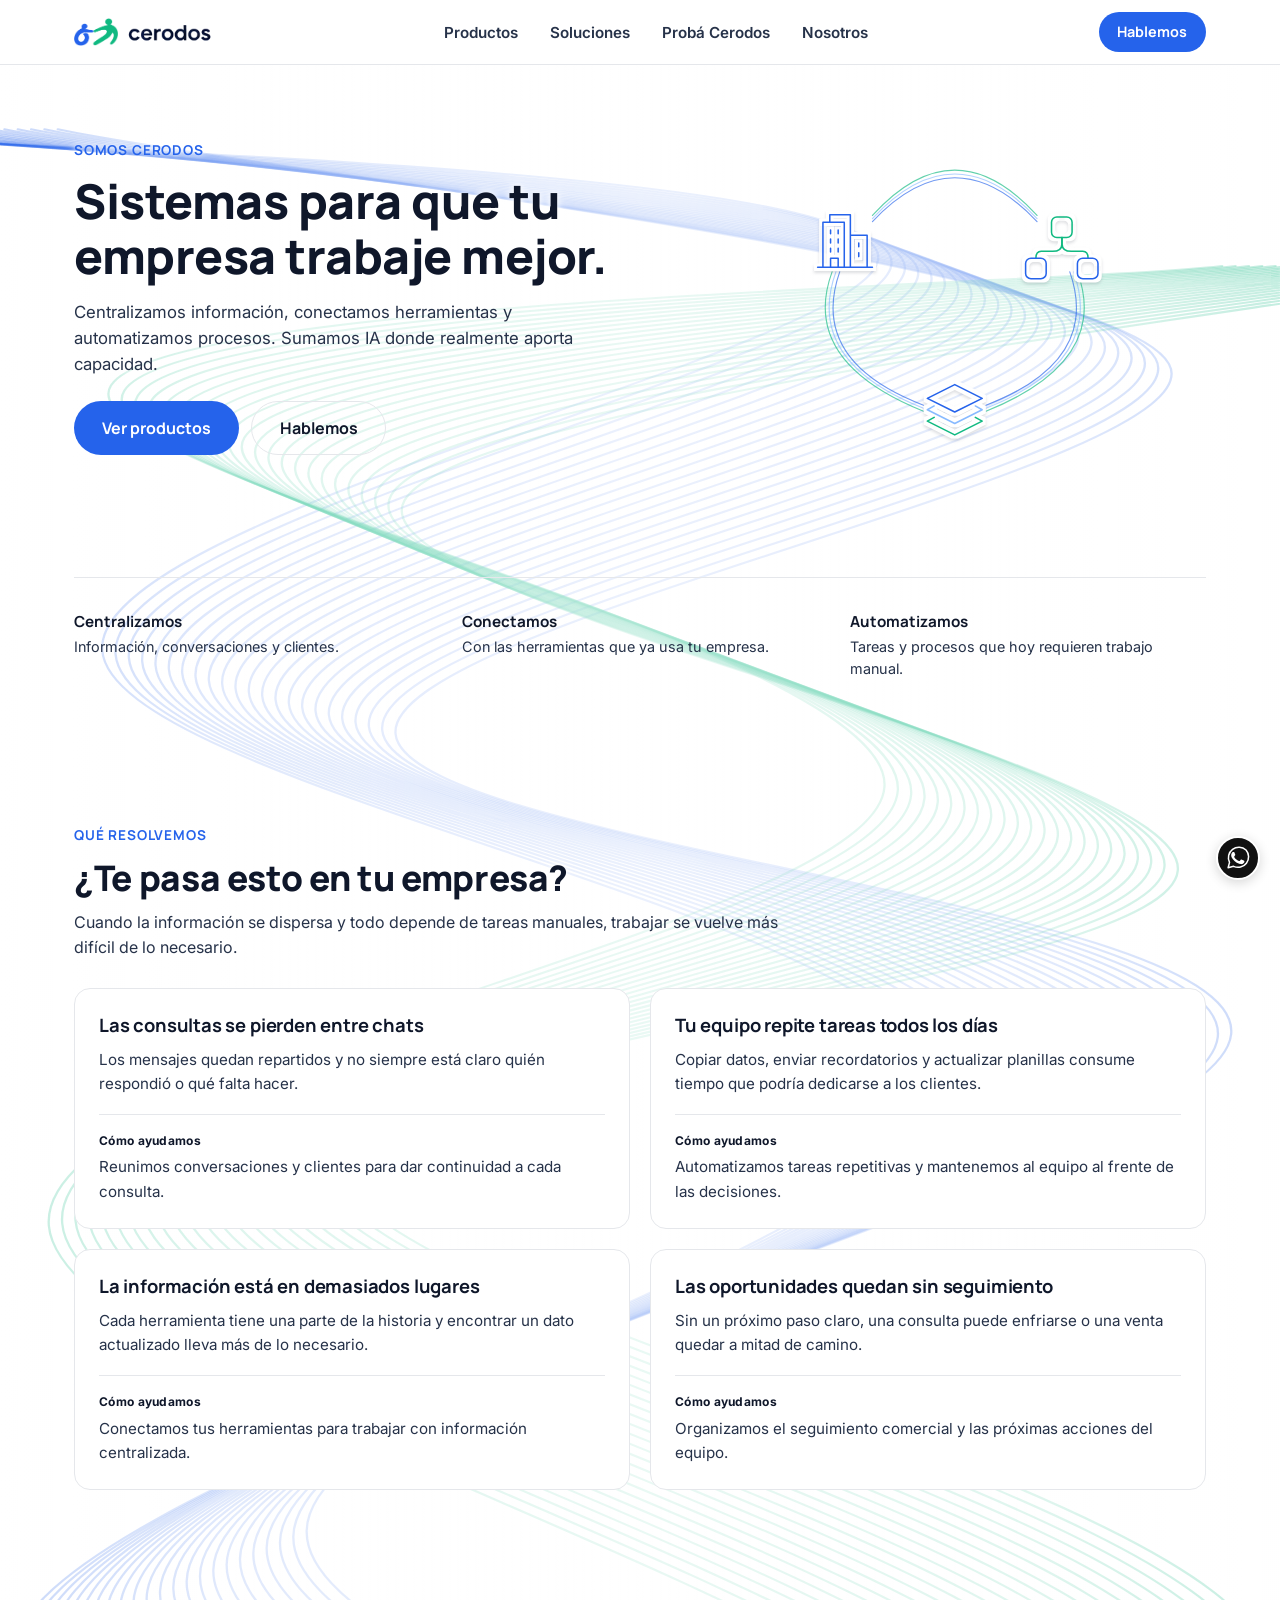
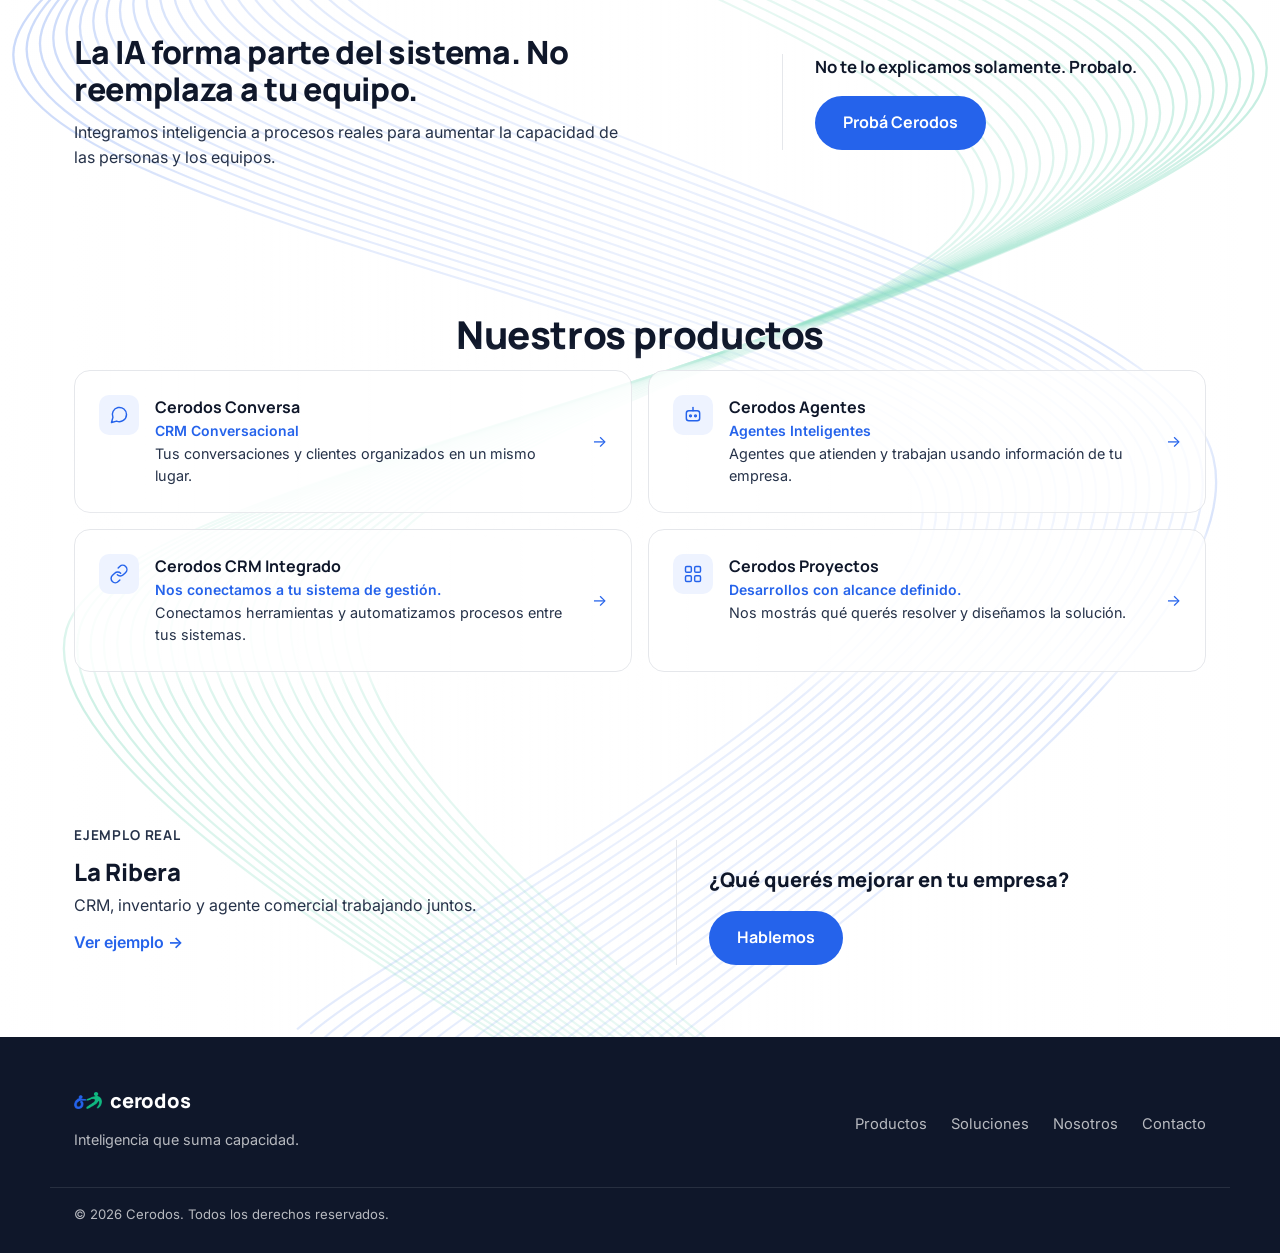
==== commit 51c4653a: "Update home page styles and remove unused logo assets Co-Authored-By: Claude Sonnet 5 <noreply@anthr" ====
--- a/index.html
+++ b/index.html
@@ -24,6 +24,7 @@
 <script defer src="assets/js/whatsapp.js"></script>
 <link rel="stylesheet" href="assets/css/home-circular-v17.css">
 <script defer src="assets/js/home-circular-v17.js"></script>
+<link rel="stylesheet" href="assets/css/home-problems-v22.css">
 </head>
 <body>
 
@@ -147,6 +148,23 @@
       </div>
     </section>
 
+    <!-- Problemas cotidianos: entre capacidades del Hero y diferencial IA. -->
+    <section class="section-block home-problems" aria-labelledby="problems-title">
+      <div class="container">
+        <div class="home-problems__intro">
+          <p class="eyebrow">Qué resolvemos</p>
+          <h2 id="problems-title">¿Te pasa esto en tu empresa?</h2>
+          <p>Cuando la información se dispersa y todo depende de tareas manuales, trabajar se vuelve más difícil de lo necesario.</p>
+        </div>
+        <div class="home-problems__grid">
+          <article class="home-problem"><h3>Las consultas se pierden entre chats</h3><p>Los mensajes quedan repartidos y no siempre está claro quién respondió o qué falta hacer.</p><p class="home-problem__solution"><span>Cómo ayudamos</span>Reunimos conversaciones y clientes para dar continuidad a cada consulta.</p></article>
+          <article class="home-problem"><h3>Tu equipo repite tareas todos los días</h3><p>Copiar datos, enviar recordatorios y actualizar planillas consume tiempo que podría dedicarse a los clientes.</p><p class="home-problem__solution"><span>Cómo ayudamos</span>Automatizamos tareas repetitivas y mantenemos al equipo al frente de las decisiones.</p></article>
+          <article class="home-problem"><h3>La información está en demasiados lugares</h3><p>Cada herramienta tiene una parte de la historia y encontrar un dato actualizado lleva más de lo necesario.</p><p class="home-problem__solution"><span>Cómo ayudamos</span>Conectamos tus herramientas para trabajar con información centralizada.</p></article>
+          <article class="home-problem"><h3>Las oportunidades quedan sin seguimiento</h3><p>Sin un próximo paso claro, una consulta puede enfriarse o una venta quedar a mitad de camino.</p><p class="home-problem__solution"><span>Cómo ayudamos</span>Organizamos el seguimiento comercial y las próximas acciones del equipo.</p></article>
+        </div>
+      </div>
+    </section>
+
     <!-- ============ 2. DIFERENCIAL + PROBÁ CERODOS ============ -->
     <section class="section-block edge" aria-labelledby="edge-title">
       <div class="container edge__inner">
--- a/assets/css/home-problems-v22.css
+++ b/assets/css/home-problems-v22.css
@@ -0,0 +1,11 @@
+/* Bloque autorizado de problemas cotidianos. Solo Home. */
+.home-problems__intro{max-width:720px;margin-bottom:28px;}
+.home-problems__intro h2{font-size:clamp(1.6rem,1.2rem + 1.4vw,2.2rem);}
+.home-problems__intro > p:last-child{color:var(--color-text-muted);margin:0;}
+.home-problems__grid{display:grid;grid-template-columns:minmax(0,1fr);gap:20px;}
+.home-problem{min-width:0;padding:24px;border:1px solid var(--color-border);border-radius:16px;background:#fff;}
+.home-problem h3{font-size:1.15rem;line-height:1.35;margin-bottom:10px;}
+.home-problem p{color:var(--color-text-muted);font-size:.95rem;line-height:1.6;}
+.home-problem__solution{margin:18px 0 0;padding-top:16px;border-top:1px solid #e5e7eb;}
+.home-problem__solution span{display:block;font-weight:700;font-size:.75rem;letter-spacing:.025em;color:#0f172a;margin-bottom:5px;}
+@media(min-width:700px){.home-problems__grid{grid-template-columns:repeat(2,minmax(0,1fr));}}
